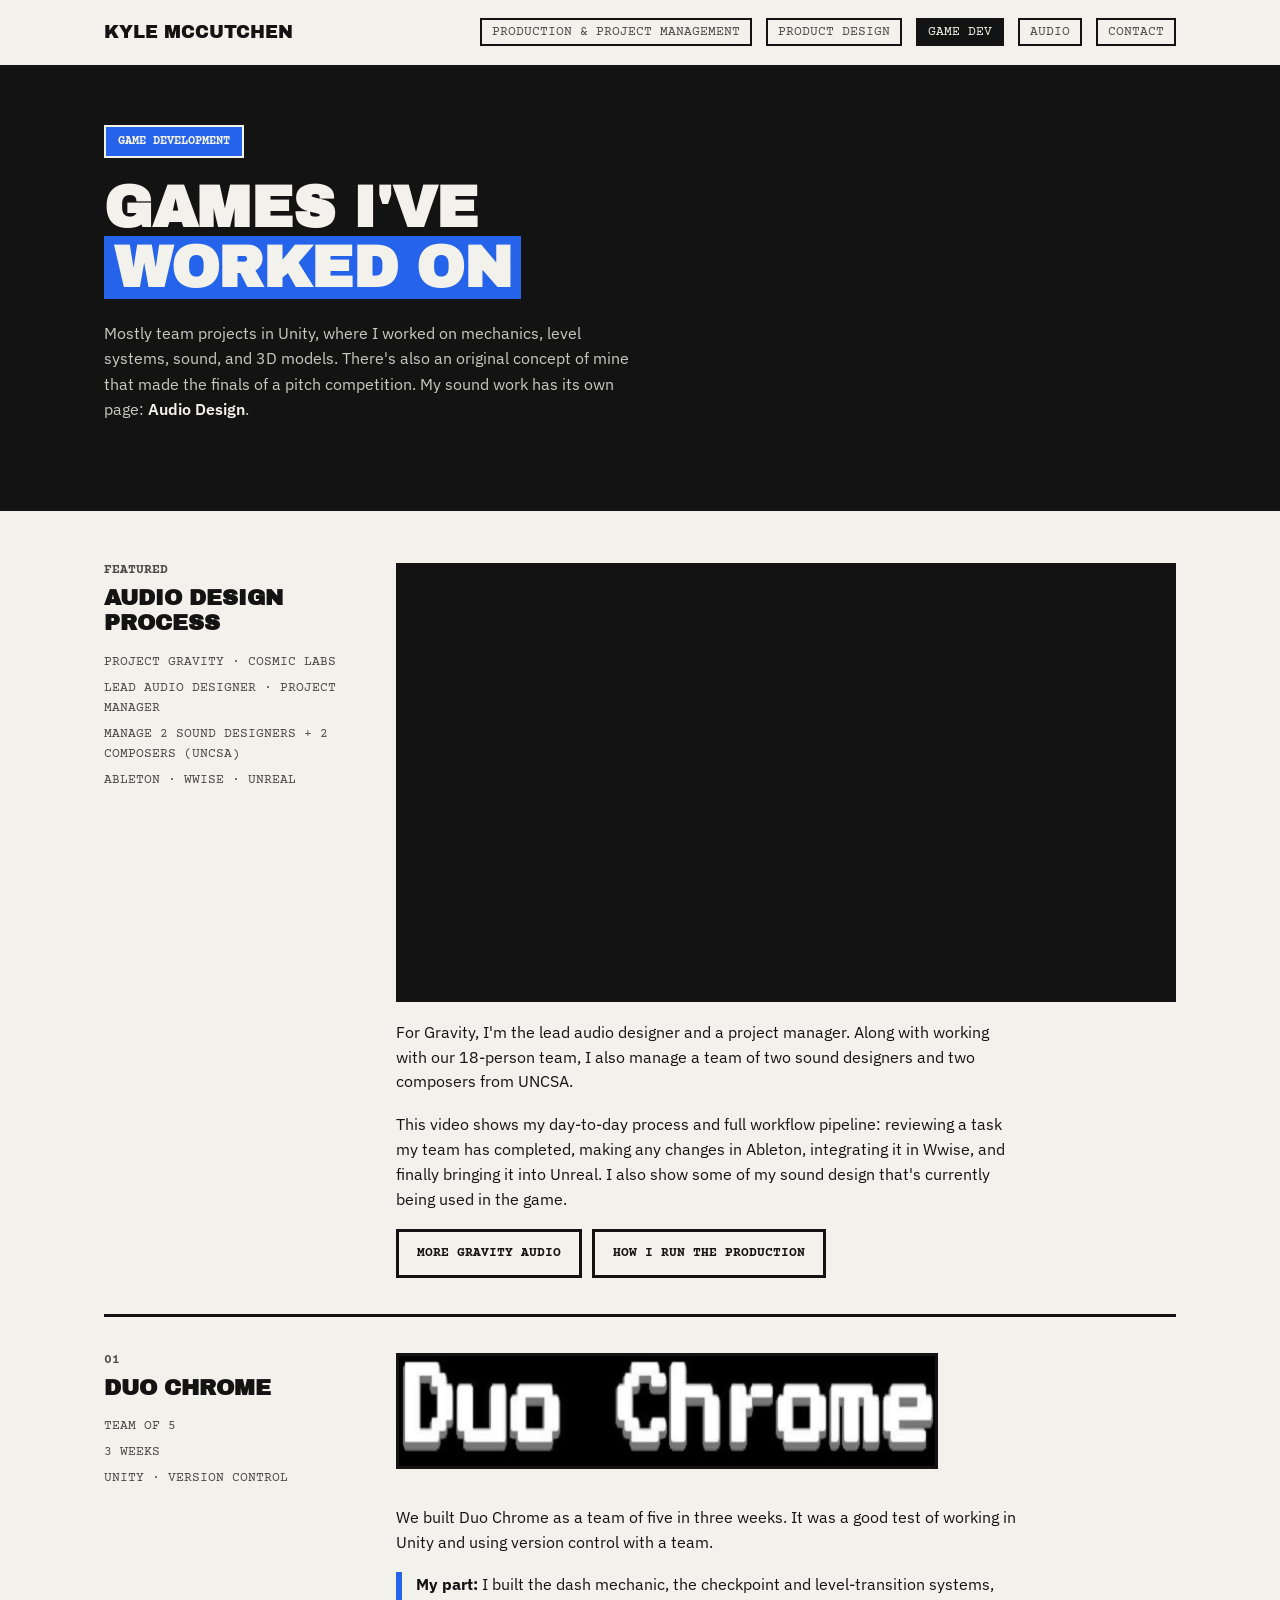
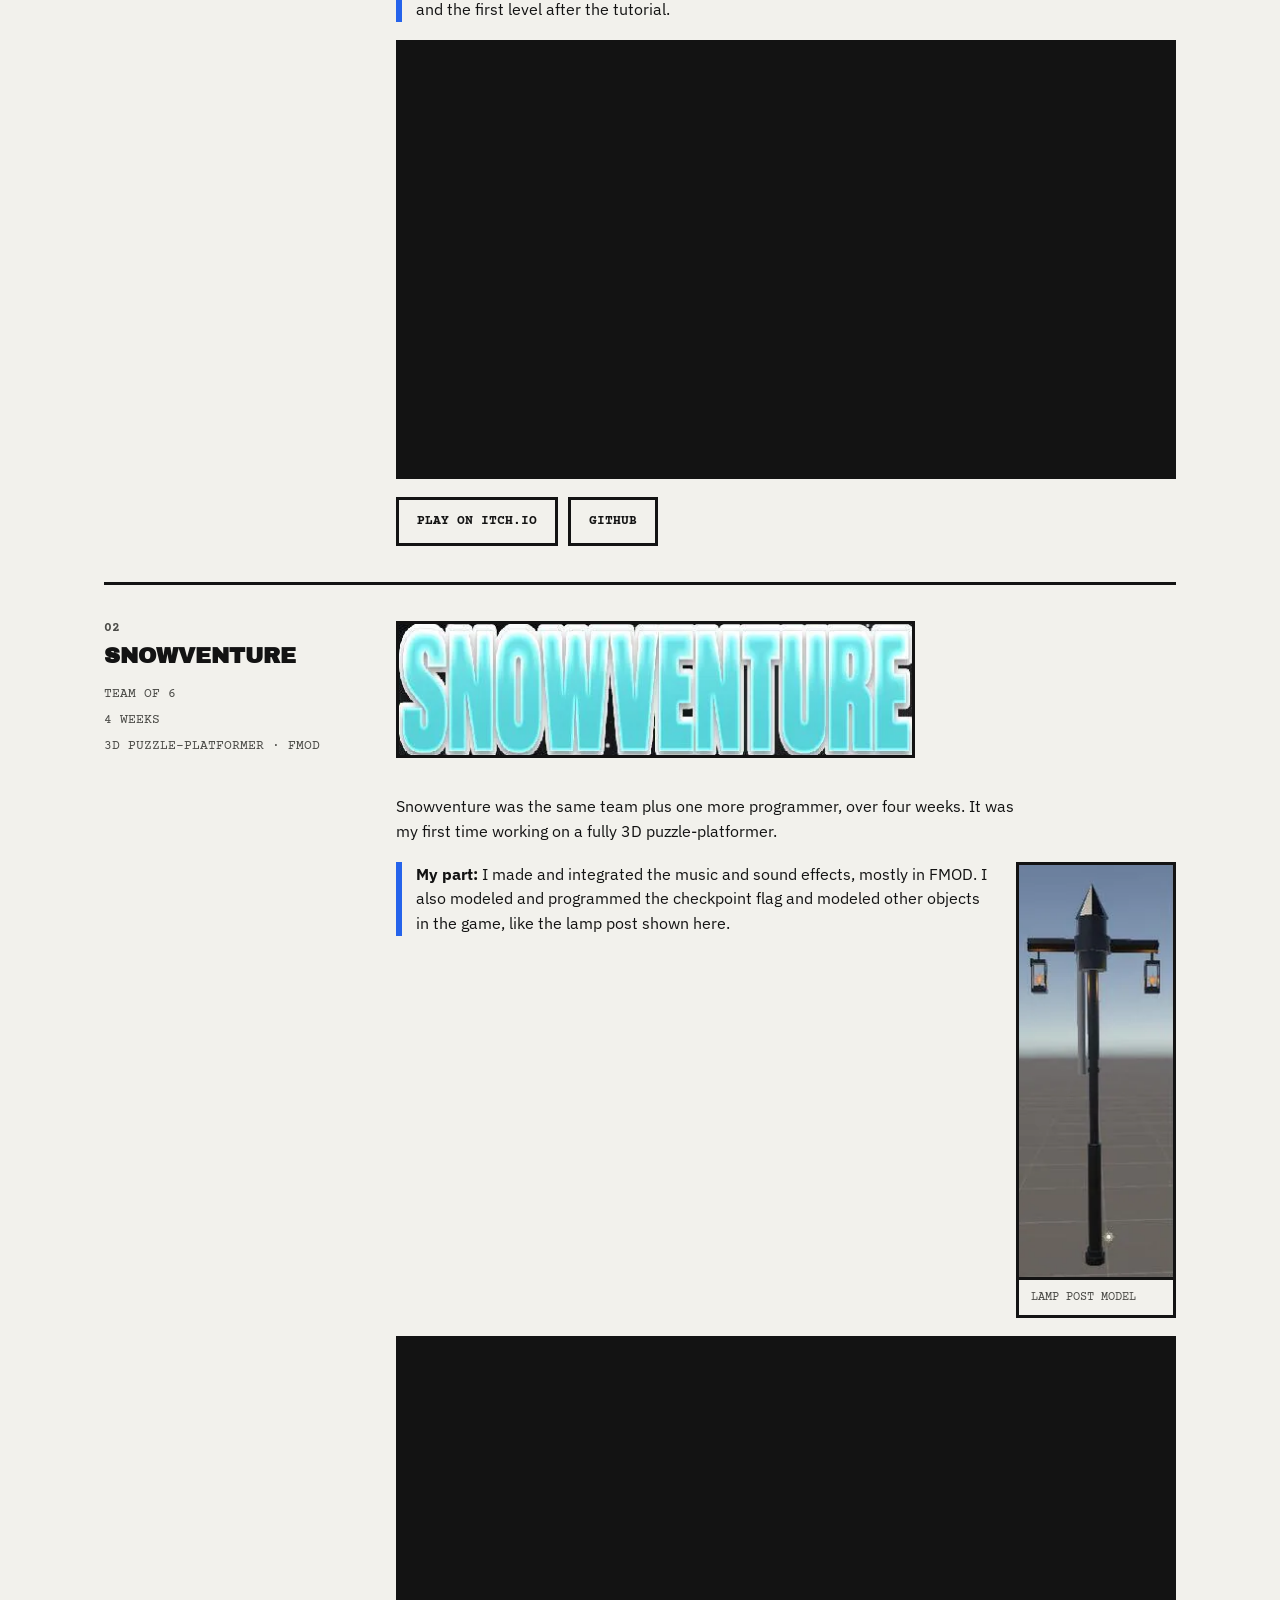
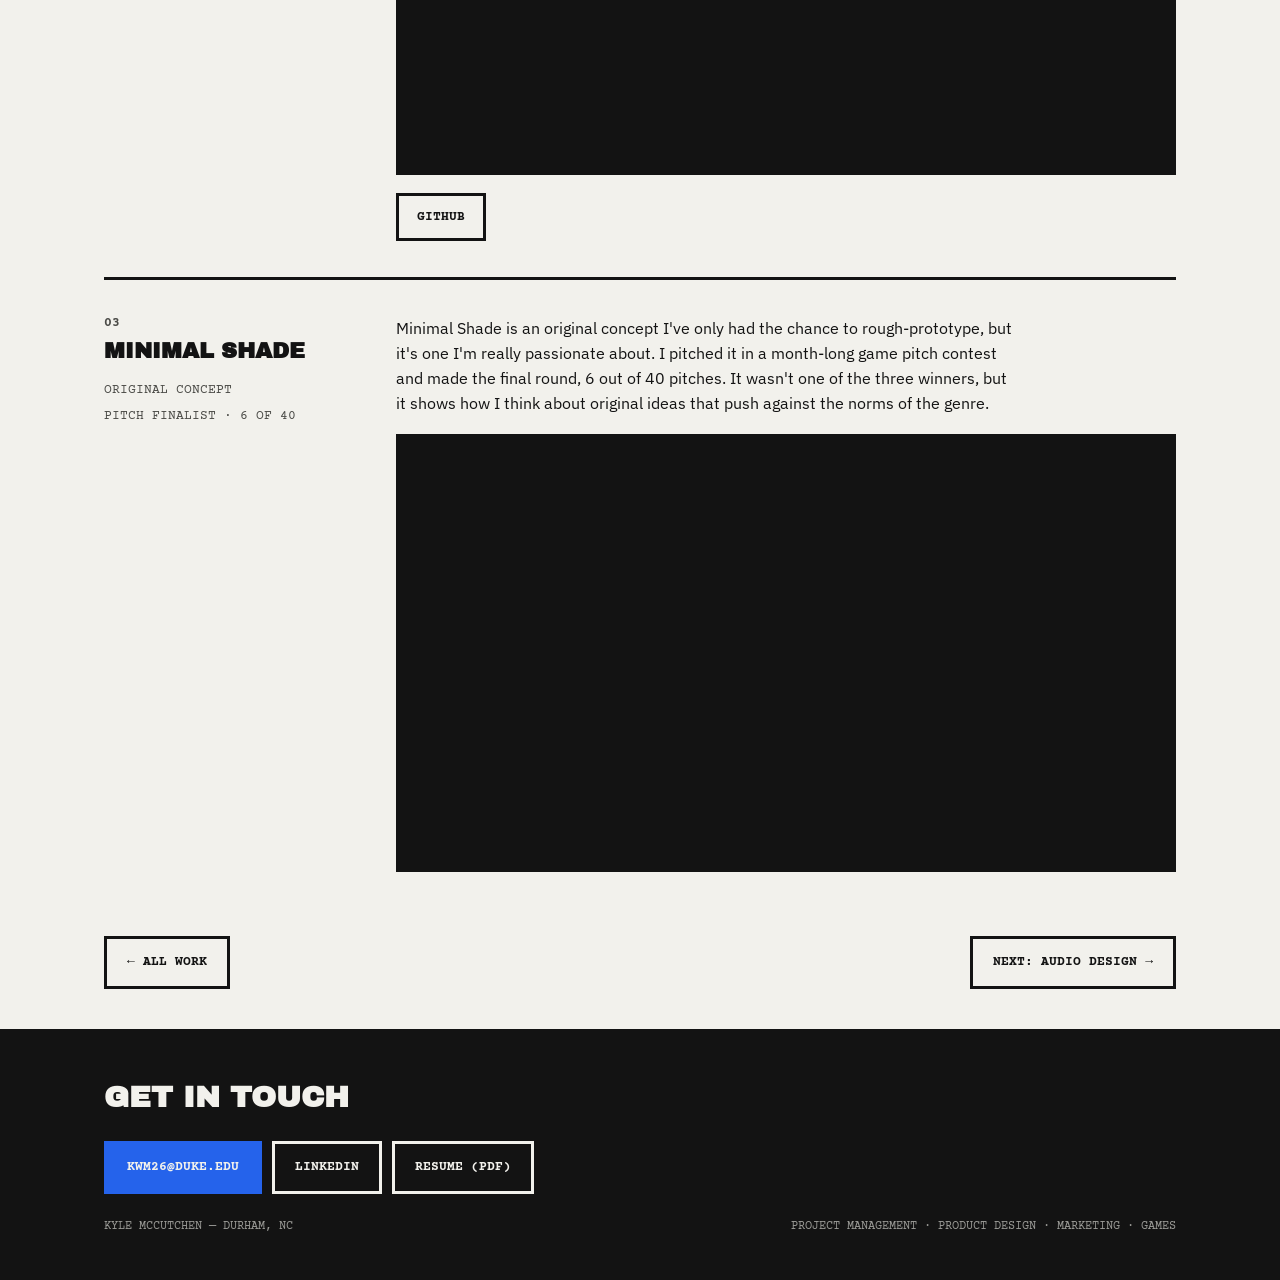
==== game-dev/index.html @ c0c3ecbd "Add Gravity audio process description to game dev and audio pages Co-Authored-By: Claude Opus 5.5 <n" ====
<!doctype html>
<html lang="en">
<head>
<meta charset="utf-8">
<meta name="viewport" content="width=device-width, initial-scale=1">
<title>Game Development — Kyle McCutchen</title>
<meta name="description" content="Game development work by Kyle McCutchen: Duo Chrome, Snowventure, and the Minimal Shade pitch.">
<link rel="icon" href="../assets/img/favicon.svg" type="image/svg+xml">
<link rel="apple-touch-icon" href="../assets/img/apple-touch-icon.png">
<meta name="theme-color" content="#131313">
<meta property="og:type" content="website">
<meta property="og:site_name" content="Kyle McCutchen">
<meta property="og:title" content="Game Development — Kyle McCutchen">
<meta property="og:description" content="Game development work by Kyle McCutchen: Duo Chrome, Snowventure, and the Minimal Shade pitch.">
<meta property="og:url" content="https://kwm26.github.io/portfolio/game-dev/index.html">
<meta property="og:image" content="https://kwm26.github.io/portfolio/assets/img/og-image.png">
<meta property="og:image:width" content="1200">
<meta property="og:image:height" content="630">
<meta name="twitter:card" content="summary_large_image">
<link rel="preconnect" href="https://fonts.googleapis.com">
<link rel="preconnect" href="https://fonts.gstatic.com" crossorigin>
<link href="https://fonts.googleapis.com/css2?family=Archivo+Black&family=IBM+Plex+Sans:wght@400;500;600&family=Courier+Prime:wght@400;700&display=swap" rel="stylesheet">
<link rel="stylesheet" href="../css/style.css?v=8">
</head>
<body>

<header><div class="wrap nav-row">
  <a class="brand" href="../index.html">Kyle McCutchen</a>
  <nav><a href="../production.html">Production &amp; Project Management</a><a href="../front-end.html">Product Design</a><a class="active" href="index.html">Game Dev</a><a href="audio.html">Audio</a><a href="#contact">Contact</a></nav>
</div></header>

<section class="hero"><div class="wrap" style="padding-block:56px;">
  <div class="tagbox">Game development</div>
  <h1>Games I've <span class="flip">worked on</span></h1>
  <p class="bio">Mostly team projects in Unity, where I worked on mechanics, level systems, sound, and 3D models. There's also an original concept of mine that made the finals of a pitch competition. My sound work has its own page: <a href="audio.html"><strong>Audio Design</strong></a>.</p>
</div></section>

<article class="cs-body"><div class="wrap">

  <section class="cs-section">
    <div>
      <h2><span class="n">Featured</span>Audio design process</h2>
      <ul class="meta-list"><li>Project Gravity · Cosmic Labs</li><li>Lead Audio Designer · Project Manager</li><li>Manage 2 sound designers + 2 composers (UNCSA)</li><li>Ableton · Wwise · Unreal</li></ul>
    </div>
    <div class="proj-stack">
      <div class="yt"><iframe src="https://www.youtube-nocookie.com/embed/L_uDEit0hL8?rel=0" title="Audio design process" loading="lazy" allow="accelerometer; encrypted-media; gyroscope; picture-in-picture; fullscreen" allowfullscreen></iframe></div>
      <p>For Gravity, I'm the lead audio designer and a project manager. Along with working with our 18-person team, I also manage a team of two sound designers and two composers from UNCSA.</p>
      <p>This video shows my day-to-day process and full workflow pipeline: reviewing a task my team has completed, making any changes in Ableton, integrating it in Wwise, and finally bringing it into Unreal. I also show some of my sound design that's currently being used in the game.</p>
      <div class="linkrow"><a href="audio.html">More Gravity audio</a><a href="../production.html">How I run the production</a></div>
    </div>
  </section>

  <section class="cs-section">
    <div>
      <h2><span class="n">01</span>Duo Chrome</h2>
      <ul class="meta-list"><li>Team of 5</li><li>3 weeks</li><li>Unity · version control</li></ul>
    </div>
    <div class="proj-stack">
      <img class="proj-title-img" src="../assets/img/duo-chrome-title.webp" alt="Duo Chrome title art" width="542" height="111">
      <p>We built Duo Chrome as a team of five in three weeks. It was a good test of working in Unity and using version control with a team.</p>
      <p class="role-line"><strong>My part:</strong> I built the dash mechanic, the checkpoint and level-transition systems, and the first level after the tutorial.</p>
      <div class="yt"><iframe src="https://www.youtube-nocookie.com/embed/HxY6oPc4MoE?rel=0" title="Duo Chrome gameplay" loading="lazy" allow="accelerometer; encrypted-media; gyroscope; picture-in-picture; fullscreen" allowfullscreen></iframe></div>
      <div class="linkrow"><a href="https://kylemccw.itch.io/duo-chrome" target="_blank" rel="noopener">Play on itch.io</a><a href="https://github.com/kwm26/Duo-Chrome" target="_blank" rel="noopener">GitHub</a></div>
    </div>
  </section>

  <section class="cs-section">
    <div>
      <h2><span class="n">02</span>Snowventure</h2>
      <ul class="meta-list"><li>Team of 6</li><li>4 weeks</li><li>3D puzzle-platformer · FMOD</li></ul>
    </div>
    <div class="proj-stack">
      <img class="proj-title-img" src="../assets/img/snowventure-title.webp" alt="Snowventure title art" width="519" height="133">
      <p>Snowventure was the same team plus one more programmer, over four weeks. It was my first time working on a fully 3D puzzle-platformer.</p>
      <div class="side-by-side">
        <p class="role-line"><strong>My part:</strong> I made and integrated the music and sound effects, mostly in FMOD. I also modeled and programmed the checkpoint flag and modeled other objects in the game, like the lamp post shown here.</p>
        <figure class="shot"><img src="../assets/img/snowventure-lamp-model.webp" alt="Lamp post 3D model from Snowventure" width="157" height="420" loading="lazy"><figcaption>Lamp post model</figcaption></figure>
      </div>
      <div class="yt"><iframe src="https://www.youtube-nocookie.com/embed/1xxd3UNAjl4?rel=0" title="Snowventure gameplay" loading="lazy" allow="accelerometer; encrypted-media; gyroscope; picture-in-picture; fullscreen" allowfullscreen></iframe></div>
      <div class="linkrow"><a href="https://github.com/kwm26/Snowventure" target="_blank" rel="noopener">GitHub</a></div>
    </div>
  </section>

  <section class="cs-section">
    <div>
      <h2><span class="n">03</span>Minimal Shade</h2>
      <ul class="meta-list"><li>Original concept</li><li>Pitch finalist · 6 of 40</li></ul>
    </div>
    <div class="proj-stack">
      <p>Minimal Shade is an original concept I've only had the chance to rough-prototype, but it's one I'm really passionate about. I pitched it in a month-long game pitch contest and made the final round, 6 out of 40 pitches. It wasn't one of the three winners, but it shows how I think about original ideas that push against the norms of the genre.</p>
      <div class="yt"><iframe src="https://www.youtube-nocookie.com/embed/q0xZ7B7bld4?rel=0" title="Minimal Shade pitch video" loading="lazy" allow="accelerometer; encrypted-media; gyroscope; picture-in-picture; fullscreen" allowfullscreen></iframe></div>
    </div>
  </section>

  <div class="cs-next">
    <a href="../index.html#work">← All work</a>
    <a href="audio.html">Next: Audio Design →</a>
  </div>

</div></article>

<footer id="contact"><div class="wrap">
  <h2>Get in touch</h2>
  <div class="flinks"><a href="mailto:kwm26@duke.edu">kwm26@duke.edu</a><a href="https://www.linkedin.com/in/kyle-mccutchen/" target="_blank" rel="noopener">LinkedIn</a><a href="../assets/Kyle_McCutchen_Resume.pdf" target="_blank" rel="noopener">Resume (PDF)</a></div>
  <div class="footer-row"><span>Kyle McCutchen — Durham, NC</span><span>Project Management · Product Design · Marketing · Games</span></div>
</div></footer>

<script src="../js/site.js?v=4"></script>
</body>
</html>
---- css/style.css ----
/* =========================================================
   Kyle McCutchen — site stylesheet (brutalist, cobalt accent)
   Change the accent color in one place: --accent below.
   ========================================================= */
:root{
  --paper:#F2F1EC; --ink:#131313; --ink-soft:#4B4B47; --line:#131313;
  --accent:#2563EB; --accent-ink:#F2F1EC;
}
*{box-sizing:border-box;}
a{color:inherit;text-decoration:none;}
html{scroll-behavior:smooth;}
body{margin:0;background:var(--paper);color:var(--ink);font-family:'IBM Plex Sans',sans-serif;line-height:1.6;font-size:15.5px;}
.wrap{max-width:1120px;margin-inline:auto;padding-inline:24px;}
h1,h2,h3{font-family:'Archivo Black',sans-serif;margin:0;}
.mono{font-family:'Courier Prime',monospace;letter-spacing:0.03em;}

/* ---- header ---- */
header{border-bottom:4px solid var(--ink);padding-block:18px;background:var(--paper);}
.nav-row{display:flex;justify-content:space-between;align-items:center;flex-wrap:wrap;gap:10px;}
.brand{font-family:'Archivo Black',sans-serif;font-size:18px;text-transform:uppercase;}
nav{font-family:'Courier Prime',monospace;font-size:12.5px;}
nav a{margin-left:14px;padding:5px 10px;border:2px solid var(--ink);color:var(--ink-soft);text-transform:uppercase;}
nav a.active{background:var(--ink);color:var(--paper);}
@media (max-width:720px){nav{display:flex;flex-wrap:wrap;gap:6px;} nav a{margin-left:0;white-space:nowrap;}}

/* ---- hero: bold dark panel, full bleed ---- */
.hero{background:var(--ink);color:var(--paper);border-bottom:4px solid var(--ink);}
.hero-grid{display:grid;grid-template-columns:220px 1fr;gap:40px;align-items:start;padding-block:56px;}
.headshot{
  aspect-ratio:1/1;
  border:3px solid rgba(242,241,236,0.5);
  display:flex;align-items:center;justify-content:center;flex-direction:column;gap:6px;
  font-family:'Courier Prime',monospace;font-size:11px;color:rgba(242,241,236,0.55);text-align:center;
  background:repeating-linear-gradient(135deg, transparent, transparent 9px, rgba(255,255,255,0.05) 9px, rgba(255,255,255,0.05) 10px);
  padding:16px;
}
.tagbox{display:inline-block;background:var(--accent);color:var(--accent-ink);font-family:'Courier Prime',monospace;font-size:12px;padding:5px 12px;border:2px solid var(--paper);margin-bottom:20px;font-weight:700;text-transform:uppercase;}
.hero h1{font-size:clamp(34px,5.4vw,58px);line-height:1.04;letter-spacing:-0.005em;max-width:15ch;text-transform:uppercase;margin:0 0 22px;}
.hero h1 .flip{background:var(--accent);color:var(--accent-ink);padding:0 10px;box-decoration-break:clone;}
.hero .bio{max-width:54ch;color:#C9C9C4;font-size:16px;margin:0 0 28px;}
.hero .bio strong{color:var(--paper);font-weight:600;}
.actions{display:flex;gap:0;flex-wrap:wrap;}
.actions a{font-family:'Courier Prime',monospace;font-size:13px;font-weight:700;padding:14px 22px;border:3px solid var(--paper);text-transform:uppercase;color:var(--paper);}
.actions a.primary{background:var(--accent);color:var(--accent-ink);border-color:var(--accent);}
.actions a + a{border-left:none;}
@media (max-width:720px){.hero-grid{grid-template-columns:1fr;} .headshot{width:160px;}}

/* ---- work ---- */
.work{border-bottom:4px solid var(--ink);}
.work-head{padding-block:32px 0;}
.work-head span{font-family:'Courier Prime',monospace;font-size:12px;color:var(--ink-soft);text-transform:uppercase;}
.work-head h2{font-size:28px;margin-top:8px;text-transform:uppercase;}
.grid5{display:grid;grid-template-columns:repeat(4,1fr);border-top:3px solid var(--ink);margin-top:22px;}
.item{border-right:3px solid var(--ink);padding:24px 18px;min-height:190px;display:flex;flex-direction:column;justify-content:space-between;}
.item:last-child{border-right:none;}
.item .n{font-family:'Courier Prime',monospace;font-weight:700;font-size:12px;color:var(--ink-soft);}
.item h3{font-size:16px;margin:16px 0 8px;line-height:1.2;text-transform:uppercase;}
.item p{font-size:13px;margin:0;color:var(--ink-soft);}
.item:nth-child(odd){background:var(--paper);}
.item:nth-child(even){background:#E7E5DD;}
/* The blue tile follows the mouse (js/site.js) and stays on the last one hovered */
.item.is-active{background:var(--accent);}
.item.is-active h3, .item.is-active p, .item.is-active .n{color:var(--accent-ink);}
@media (max-width:900px){.grid5{grid-template-columns:1fr 1fr;} .item{border-right:3px solid var(--ink);}}
@media (max-width:560px){.grid5{grid-template-columns:1fr;} .item{border-right:none;border-bottom:3px solid var(--ink);} .item:last-child{border-bottom:none;}}

/* ---- media ---- */
.media{border-bottom:4px solid var(--ink);padding-block:40px;}
.media h2{font-size:22px;margin-bottom:20px;text-transform:uppercase;}
.media-grid{display:grid;grid-template-columns:minmax(0,1.3fr) minmax(0,1fr);gap:0;border:3px solid var(--ink);}
.ph{display:flex;align-items:center;justify-content:center;flex-direction:column;gap:6px;font-family:'Courier Prime',monospace;font-size:12px;text-align:center;padding:20px;border-left:3px solid var(--ink);}
.ph:first-child{border-left:none;}
.ph.video{min-height:260px;background:var(--ink);color:var(--paper);}
.shots-col{display:flex;flex-direction:column;border-left:3px solid var(--ink);}
.ph.shot{aspect-ratio:4/3;background:var(--accent);color:var(--accent-ink);border-top:3px solid var(--ink);}
.shots-col .ph.shot:first-child{border-top:none;}
@media (max-width:800px){.media-grid{grid-template-columns:1fr;} .ph{border-left:none;border-top:3px solid var(--ink);} .media-grid>.ph:first-child{border-top:none;} .ph.video{aspect-ratio:16/9;min-height:0;} .shots-col{border-left:none;}}

/* ---- footer ---- */
footer{background:var(--ink);color:var(--paper);padding-block:44px;}
footer h2{font-size:30px;margin-bottom:20px;text-transform:uppercase;}
.flinks a{display:inline-block;font-family:'Courier Prime',monospace;font-size:13px;font-weight:700;padding:13px 20px;border:3px solid var(--paper);margin:0 10px 10px 0;color:var(--paper);text-transform:uppercase;}
.flinks a:first-child{background:var(--accent);color:var(--accent-ink);border-color:var(--accent);}
.footer-row{font-family:'Courier Prime',monospace;font-size:11.5px;color:#9A9A96;margin-top:14px;display:flex;justify-content:space-between;flex-wrap:wrap;gap:8px;text-transform:uppercase;}

/* ---- links & hover states (added when the page got real hrefs) ---- */
nav a:hover{color:var(--ink);border-color:var(--accent);}
nav a.active:hover{color:var(--paper);}
.actions a:hover, .flinks a:hover{filter:brightness(1.08);}
a.item{color:inherit;transition:background .18s ease;}
a.item h3, a.item p, a.item .n{transition:color .18s ease;}
a.item:hover h3{text-decoration:underline;text-decoration-thickness:3px;text-underline-offset:4px;}

/* =========================================================
   Case study pages (front-end.html and future case studies)
   ========================================================= */
.cs-hero{display:grid;grid-template-columns:minmax(0,1fr) 280px;gap:40px;align-items:center;padding-block:56px;}
.cs-illustration{margin:0;border:3px solid rgba(242,241,236,0.5);padding:14px;}
.cs-illustration svg{width:100%;height:auto;display:block;}
.cs-illustration figcaption{font-family:'Courier Prime',monospace;font-size:11px;color:#9A9A96;margin-top:8px;text-transform:uppercase;}
@media (max-width:820px){.cs-hero{grid-template-columns:minmax(0,1fr);} .cs-illustration{max-width:280px;}}

.cs-facts{border-bottom:4px solid var(--ink);}
.facts{display:grid;grid-template-columns:repeat(4,1fr);margin:0;}
.facts > div{padding:22px 18px;border-right:3px solid var(--ink);}
.facts > div:first-child{padding-left:0;}
.facts > div:last-child{border-right:none;}
.facts dt{font-family:'Courier Prime',monospace;font-size:12px;font-weight:700;text-transform:uppercase;color:var(--ink-soft);margin-bottom:6px;}
.facts dd{margin:0;font-size:14px;}
@media (max-width:820px){.facts{grid-template-columns:1fr 1fr;} .facts > div{padding-left:0;border-right:none;border-bottom:2px solid var(--ink);}}

.cs-body{padding-block:16px 40px;}
.cs-section{display:grid;grid-template-columns:260px minmax(0,1fr);gap:32px;padding-block:36px;border-bottom:3px solid var(--ink);}
.cs-section:last-of-type{border-bottom:none;}
.cs-section h2{font-size:22px;text-transform:uppercase;line-height:1.15;}
.cs-section h2 .n{display:block;font-family:'Courier Prime',monospace;font-size:13px;color:var(--ink-soft);margin-bottom:8px;}
.cs-text p{max-width:62ch;margin:0 0 14px;}
.cs-note{font-family:'Courier Prime',monospace;font-size:12px;color:var(--ink-soft);margin:12px 0 0;grid-column:2;}
@media (max-width:820px){.cs-section{grid-template-columns:minmax(0,1fr);gap:14px;} .cs-note{grid-column:1;}}

.decisions{display:grid;gap:0;border:3px solid var(--ink);}
.decision{padding:20px;border-bottom:3px solid var(--ink);}
.decision:last-child{border-bottom:none;}
.decision h3{font-size:16px;text-transform:uppercase;margin-bottom:8px;}
.decision p{margin:0;}

.screens{display:grid;grid-template-columns:minmax(0,1fr) minmax(0,1fr);align-items:start;border:3px solid var(--ink);}
.screens .ph{border-left:none;color:var(--ink-soft);}
.screens .shot-lg{grid-column:1 / -1;aspect-ratio:16/9;background:var(--ink);color:var(--paper);}
.screens .shot-sm{aspect-ratio:4/3;background:var(--accent);color:var(--accent-ink);border-top:3px solid var(--ink);}
.screens .shot-sm + .shot-sm{border-left:3px solid var(--ink);}
@media (max-width:560px){.screens{grid-template-columns:minmax(0,1fr);} .screens .shot-sm + .shot-sm{border-left:none;}}

.cs-next{display:flex;justify-content:space-between;gap:12px;flex-wrap:wrap;padding-top:28px;}
.cs-next a{font-family:'Courier Prime',monospace;font-size:13px;font-weight:700;text-transform:uppercase;padding:13px 20px;border:3px solid var(--ink);}
.cs-next a:hover{background:var(--accent);color:var(--accent-ink);}

/* Placeholder text to replace before publishing — search the HTML for "TODO" */
.todo{border:2px dashed var(--ink-soft);padding:10px 12px;font-family:'Courier Prime',monospace;font-size:13px;color:var(--ink-soft);background:rgba(0,0,0,0.02);}
span.todo{padding:2px 6px;display:inline-block;}

/* =========================================================
   Real media: images, looping video, YouTube embeds
   ========================================================= */
.headshot.has-img{padding:0;background:none;}
.headshot.has-img img{width:100%;height:100%;object-fit:cover;display:block;}

.ph{position:relative;}
.ph.filled{padding:0;background:var(--ink);overflow:hidden;}
.ph.filled img, .ph.filled video{position:absolute;inset:0;width:100%;height:100%;object-fit:cover;display:block;}
.ph.filled iframe{position:absolute;inset:0;width:100%;height:100%;border:0;}

.yt{position:relative;aspect-ratio:16/9;border:3px solid var(--ink);background:var(--ink);}
.yt iframe{position:absolute;inset:0;width:100%;height:100%;border:0;}

.shot{margin:0;border:3px solid var(--ink);background:var(--paper);}
.shot img, .shot video{display:block;width:100%;height:auto;}
.shot figcaption{font-family:'Courier Prime',monospace;font-size:12px;padding:8px 12px;border-top:3px solid var(--ink);color:var(--ink-soft);text-transform:uppercase;}
.gallery{display:grid;grid-template-columns:minmax(0,1fr) minmax(0,1fr);gap:20px;}
.gallery .wide{grid-column:1 / -1;}
.phones{display:flex;gap:20px;flex-wrap:wrap;}
.phones .shot{width:min(240px,100%);}
@media (max-width:620px){.gallery{grid-template-columns:minmax(0,1fr);}}

/* project blocks on Game Dev / Audio pages */
.meta-list{list-style:none;padding:0;margin:12px 0 0;font-family:'Courier Prime',monospace;font-size:12.5px;color:var(--ink-soft);text-transform:uppercase;}
.meta-list li{padding:3px 0;}
.proj-title-img{display:block;max-width:100%;height:auto;margin-bottom:18px;border:3px solid var(--ink);}
.proj-stack{display:grid;gap:18px;}
.proj-stack p{max-width:62ch;margin:0;}
.role-line{border-left:6px solid var(--accent);padding-left:14px;}
.linkrow{display:flex;gap:10px;flex-wrap:wrap;}
.linkrow a{font-family:'Courier Prime',monospace;font-size:13px;font-weight:700;text-transform:uppercase;padding:11px 18px;border:3px solid var(--ink);}
.linkrow a:hover{background:var(--accent);color:var(--accent-ink);}
.side-by-side{display:grid;grid-template-columns:minmax(0,1fr) 160px;gap:20px;align-items:start;}
@media (max-width:620px){.side-by-side{grid-template-columns:minmax(0,1fr);}}

/* Production page */
.facts-list{margin:0;padding:0;list-style:none;display:grid;gap:12px;max-width:62ch;}
.facts-list li{padding-left:22px;position:relative;}
.facts-list li::before{content:"";position:absolute;left:0;top:.55em;width:10px;height:10px;background:var(--accent);border:2px solid var(--ink);}
.side-by-side.wide-side{grid-template-columns:minmax(0,1fr) 300px;}
@media (max-width:820px){.side-by-side.wide-side{grid-template-columns:minmax(0,1fr);}}
.callout{margin:0;background:var(--ink);color:var(--paper);padding:22px 24px;font-family:'Archivo Black',sans-serif;font-size:19px;line-height:1.35;border-left:10px solid var(--accent);max-width:none;}
.proj-stack .ph.video{min-height:0;aspect-ratio:16/9;background:var(--ink);color:var(--paper);border:3px solid var(--ink);}

/* ---- home highlights ---- */
.hl-grid{display:grid;grid-template-columns:repeat(3,minmax(0,1fr));border:3px solid var(--ink);}
.hl{display:flex;flex-direction:column;border-left:3px solid var(--ink);background:var(--paper);}
.hl:first-child{border-left:none;}
.hl-img{aspect-ratio:16/10;overflow:hidden;border-bottom:3px solid var(--ink);background:#fff;}
.hl-img img{width:100%;height:100%;object-fit:cover;object-position:top left;display:block;transition:transform .25s ease;}
.hl-img.dark{background:var(--ink);display:flex;align-items:center;justify-content:center;padding:24px;}
.hl-img.dark img{object-fit:contain;object-position:center;height:auto;max-height:100%;}
.hl-text{padding:18px;}
.hl-text span{font-family:'Courier Prime',monospace;font-size:12px;color:var(--ink-soft);text-transform:uppercase;}
.hl-text h3{font-size:17px;margin:6px 0 6px;text-transform:uppercase;}
.hl-text p{margin:0;font-size:14px;color:var(--ink-soft);}
.hl:hover .hl-text{background:var(--accent);} .hl:hover .hl-text span,.hl:hover .hl-text h3,.hl:hover .hl-text p{color:var(--accent-ink);}
.hl:hover .hl-img img{transform:scale(1.03);}
@media (max-width:820px){.hl-grid{grid-template-columns:minmax(0,1fr);} .hl{border-left:none;border-top:3px solid var(--ink);} .hl:first-child{border-top:none;}}

/* =========================================================
   Motion
   ========================================================= */
@keyframes rise{from{opacity:0;transform:translateY(22px);}to{opacity:1;transform:none;}}
@keyframes wipe{from{background-size:0% 100%;}to{background-size:100% 100%;}}
@keyframes pop{0%{opacity:0;transform:scale(.92);}100%{opacity:1;transform:none;}}

/* hero entrance, staggered */
.hero .tagbox,.hero h1,.hero .bio,.hero .actions{animation:rise .7s cubic-bezier(.2,.7,.2,1) both;}
.hero .tagbox{animation-delay:.05s;}
.hero h1{animation-delay:.15s;}
.hero .bio{animation-delay:.3s;}
.hero .actions{animation-delay:.42s;}
.hero .headshot,.cs-hero .shot{animation:pop .7s cubic-bezier(.2,.7,.2,1) .1s both;}

/* highlighted word: color wipes in left to right */
.hero h1 .flip{background:linear-gradient(var(--accent),var(--accent)) no-repeat left/0% 100%;animation:wipe .6s cubic-bezier(.7,0,.2,1) .65s forwards;}

/* scroll reveal (class added by js/site.js, so content still shows without JS) */
.reveal{opacity:0;transform:translateY(26px);transition:opacity .6s ease,transform .6s cubic-bezier(.2,.7,.2,1);transition-delay:var(--d,0s);}
.reveal.in{opacity:1;transform:none;}

/* chunky brutalist hover: button lifts and casts a hard shadow */
.actions a,.linkrow a,.flinks a,.cs-next a,nav a{transition:transform .15s ease,box-shadow .15s ease,background .15s ease,color .15s ease,border-color .15s ease;}
.linkrow a:hover,.cs-next a:hover,nav a:hover{transform:translate(-3px,-3px);box-shadow:3px 3px 0 var(--ink);}
.actions a:hover,.flinks a:hover{transform:translate(-3px,-3px);box-shadow:3px 3px 0 var(--accent);}
.actions a.primary:hover,.flinks a:first-child:hover{box-shadow:3px 3px 0 var(--paper);}
.item .n{transition:transform .2s ease,color .18s ease;}
.item:hover .n{transform:translateX(6px);}
.shot img{transition:transform .35s ease;}
figure.shot{overflow:hidden;}
figure.shot:hover img{transform:scale(1.02);}

@media (prefers-reduced-motion:reduce){
  *,*::before,*::after{animation:none !important;transition:none !important;}
  .reveal{opacity:1;transform:none;}
  .hero h1 .flip{background-size:100% 100%;}
}

/* highlight card with an embedded video */
.hl-img.video{background:var(--ink);position:relative;}
.hl-img.video iframe{position:absolute;inset:0;width:100%;height:100%;border:0;display:block;}
a.hl-text{display:block;flex:1;color:inherit;}
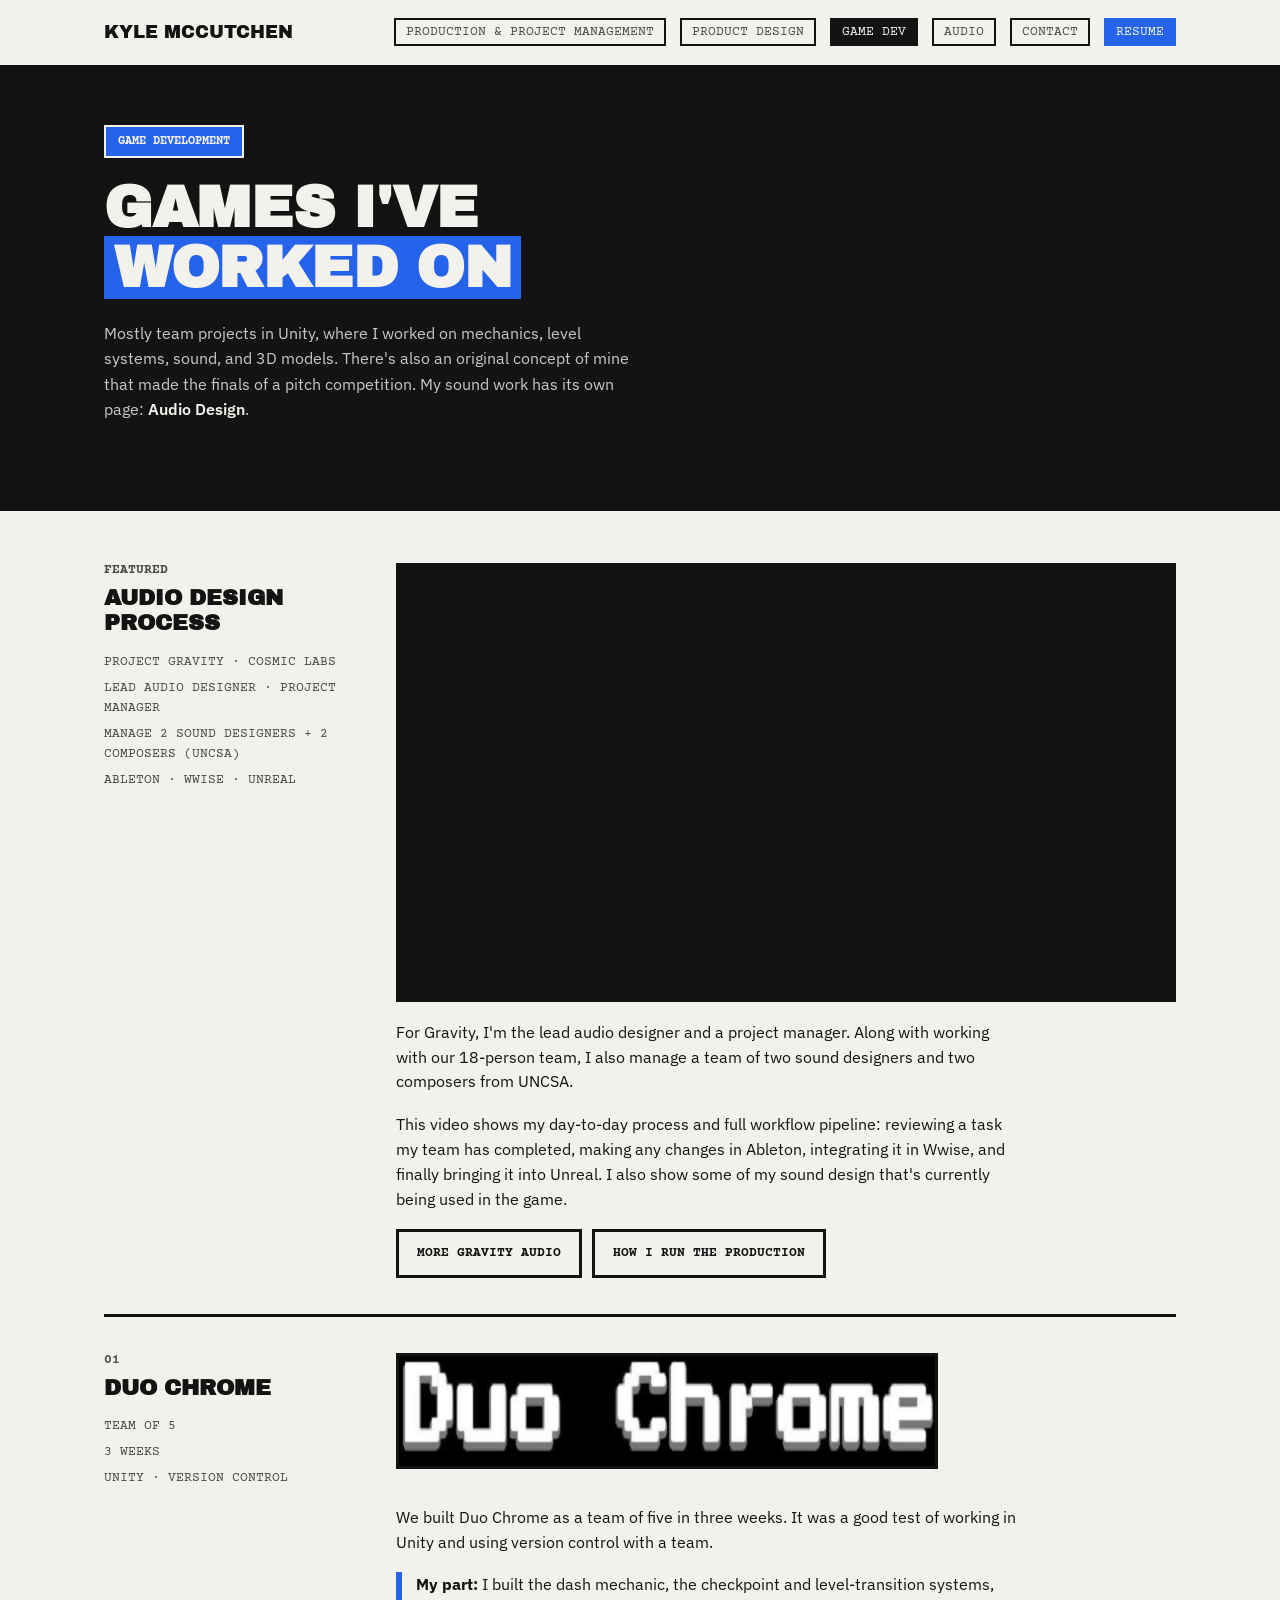
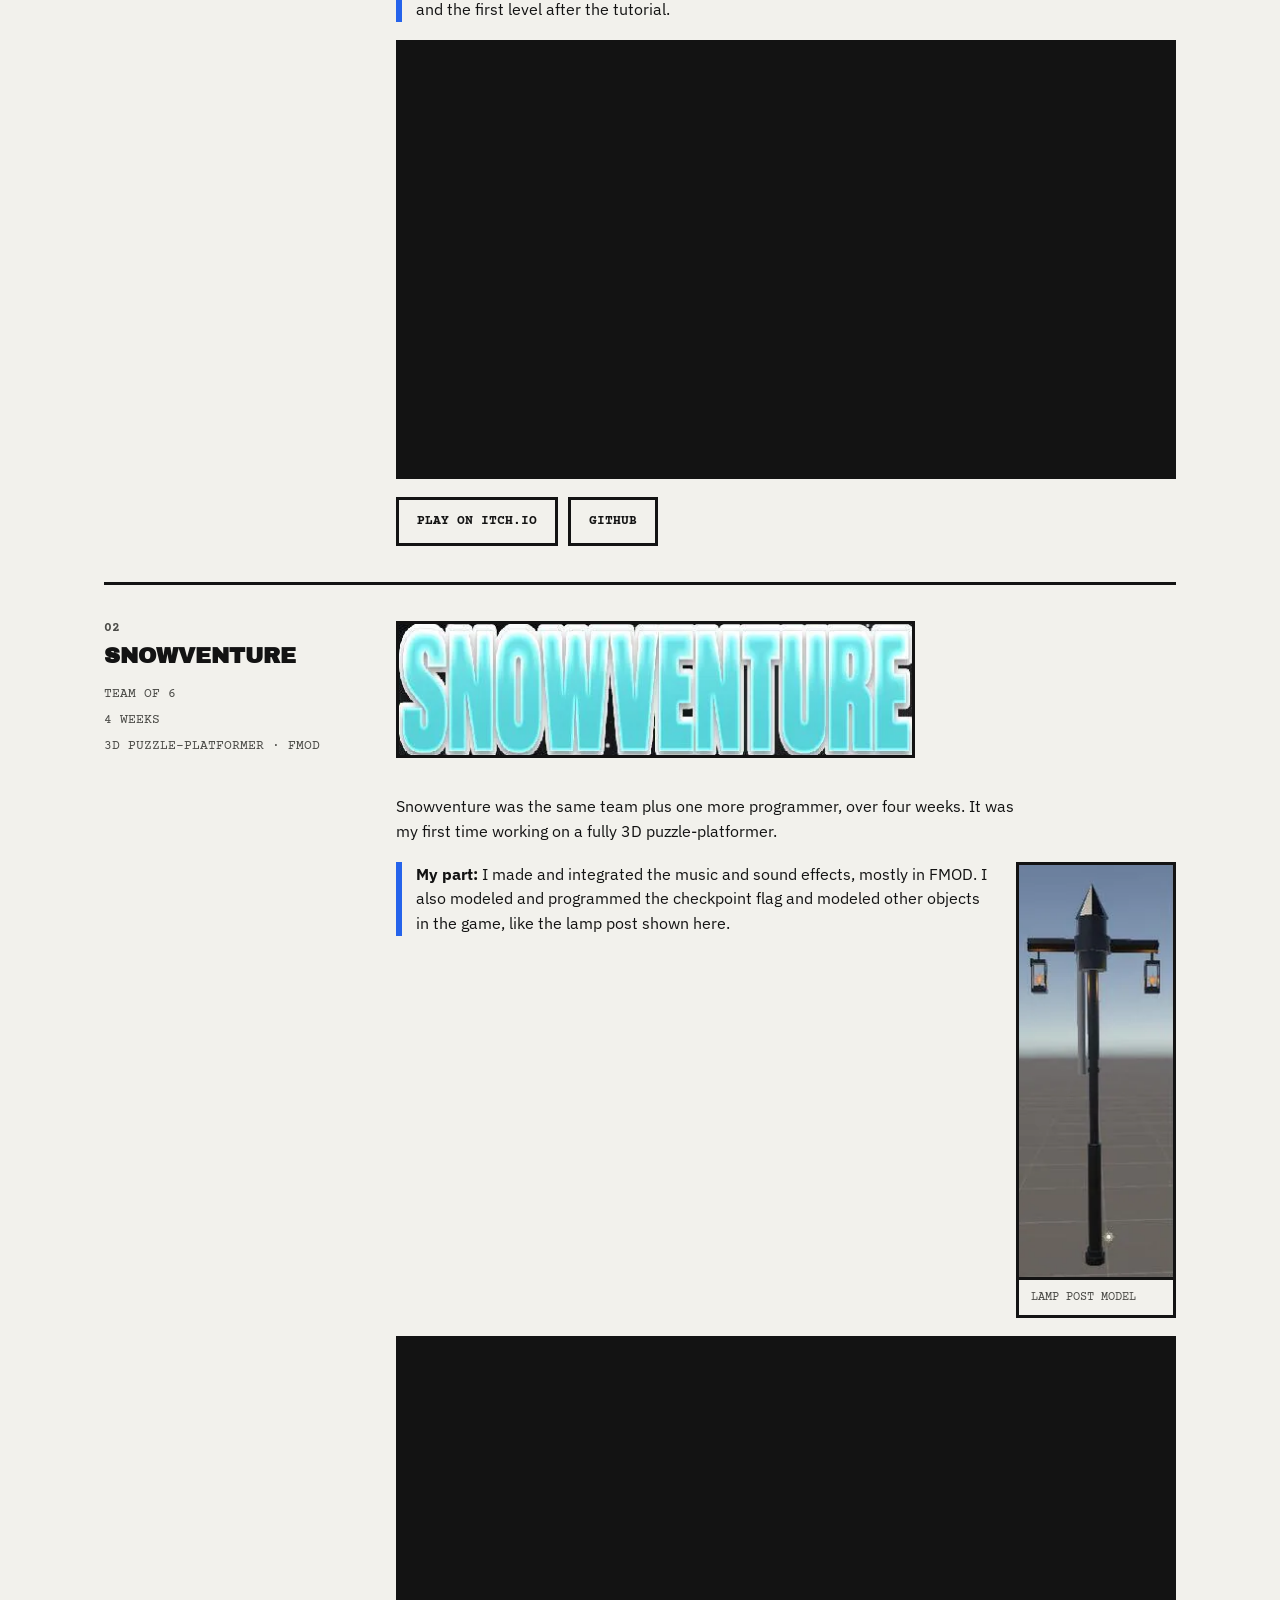
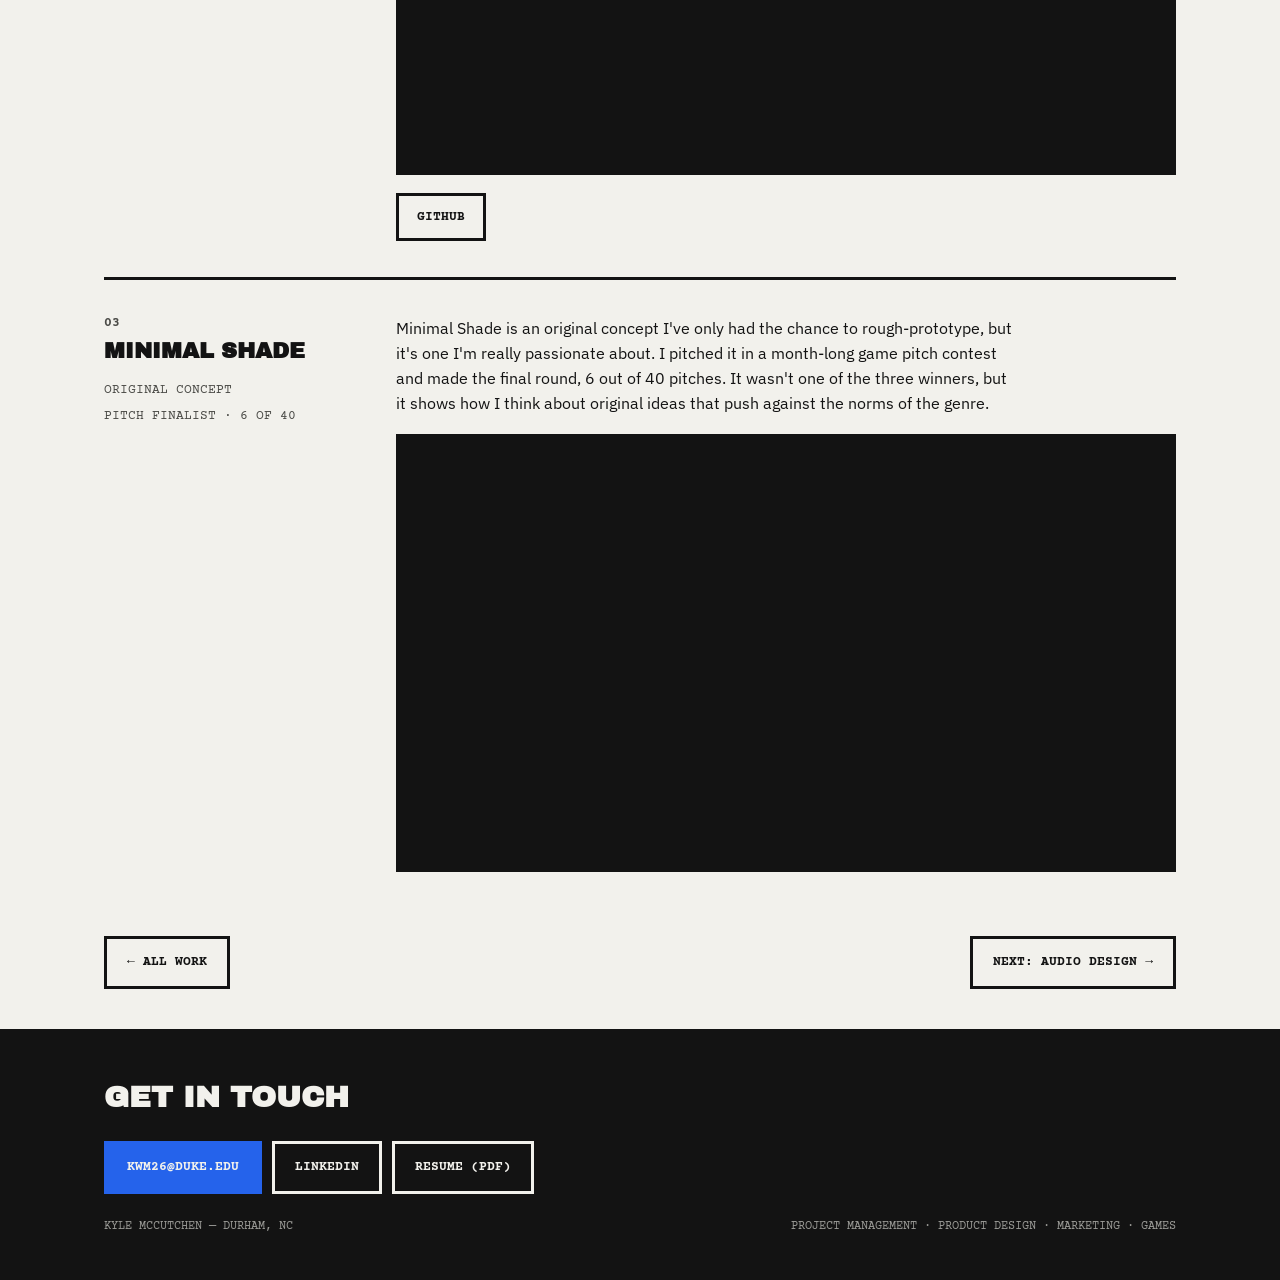
==== commit 9a0e5995: "P" ====
--- a/game-dev/index.html
+++ b/game-dev/index.html
@@ -20,13 +20,13 @@
 <link rel="preconnect" href="https://fonts.googleapis.com">
 <link rel="preconnect" href="https://fonts.gstatic.com" crossorigin>
 <link href="https://fonts.googleapis.com/css2?family=Archivo+Black&family=IBM+Plex+Sans:wght@400;500;600&family=Courier+Prime:wght@400;700&display=swap" rel="stylesheet">
-<link rel="stylesheet" href="../css/style.css?v=8">
+<link rel="stylesheet" href="../css/style.css?v=9">
 </head>
 <body>
 
 <header><div class="wrap nav-row">
   <a class="brand" href="../index.html">Kyle McCutchen</a>
-  <nav><a href="../production.html">Production &amp; Project Management</a><a href="../front-end.html">Product Design</a><a class="active" href="index.html">Game Dev</a><a href="audio.html">Audio</a><a href="#contact">Contact</a></nav>
+  <nav><a href="../production.html">Production &amp; Project Management</a><a href="../front-end.html">Product Design</a><a class="active" href="index.html">Game Dev</a><a href="audio.html">Audio</a><a href="#contact">Contact</a><a class="nav-resume" href="../assets/Kyle_McCutchen_Resume.pdf" target="_blank" rel="noopener">Resume</a></nav>
 </div></header>
 
 <section class="hero"><div class="wrap" style="padding-block:56px;">
--- a/css/style.css
+++ b/css/style.css
@@ -243,3 +243,7 @@
 .hl-img.video{background:var(--ink);position:relative;}
 .hl-img.video iframe{position:absolute;inset:0;width:100%;height:100%;border:0;display:block;}
 a.hl-text{display:block;flex:1;color:inherit;}
+
+/* resume button in the top nav */
+nav a.nav-resume{background:var(--accent);border-color:var(--accent);color:var(--accent-ink);}
+nav a.nav-resume:hover{color:var(--accent-ink);border-color:var(--ink);}
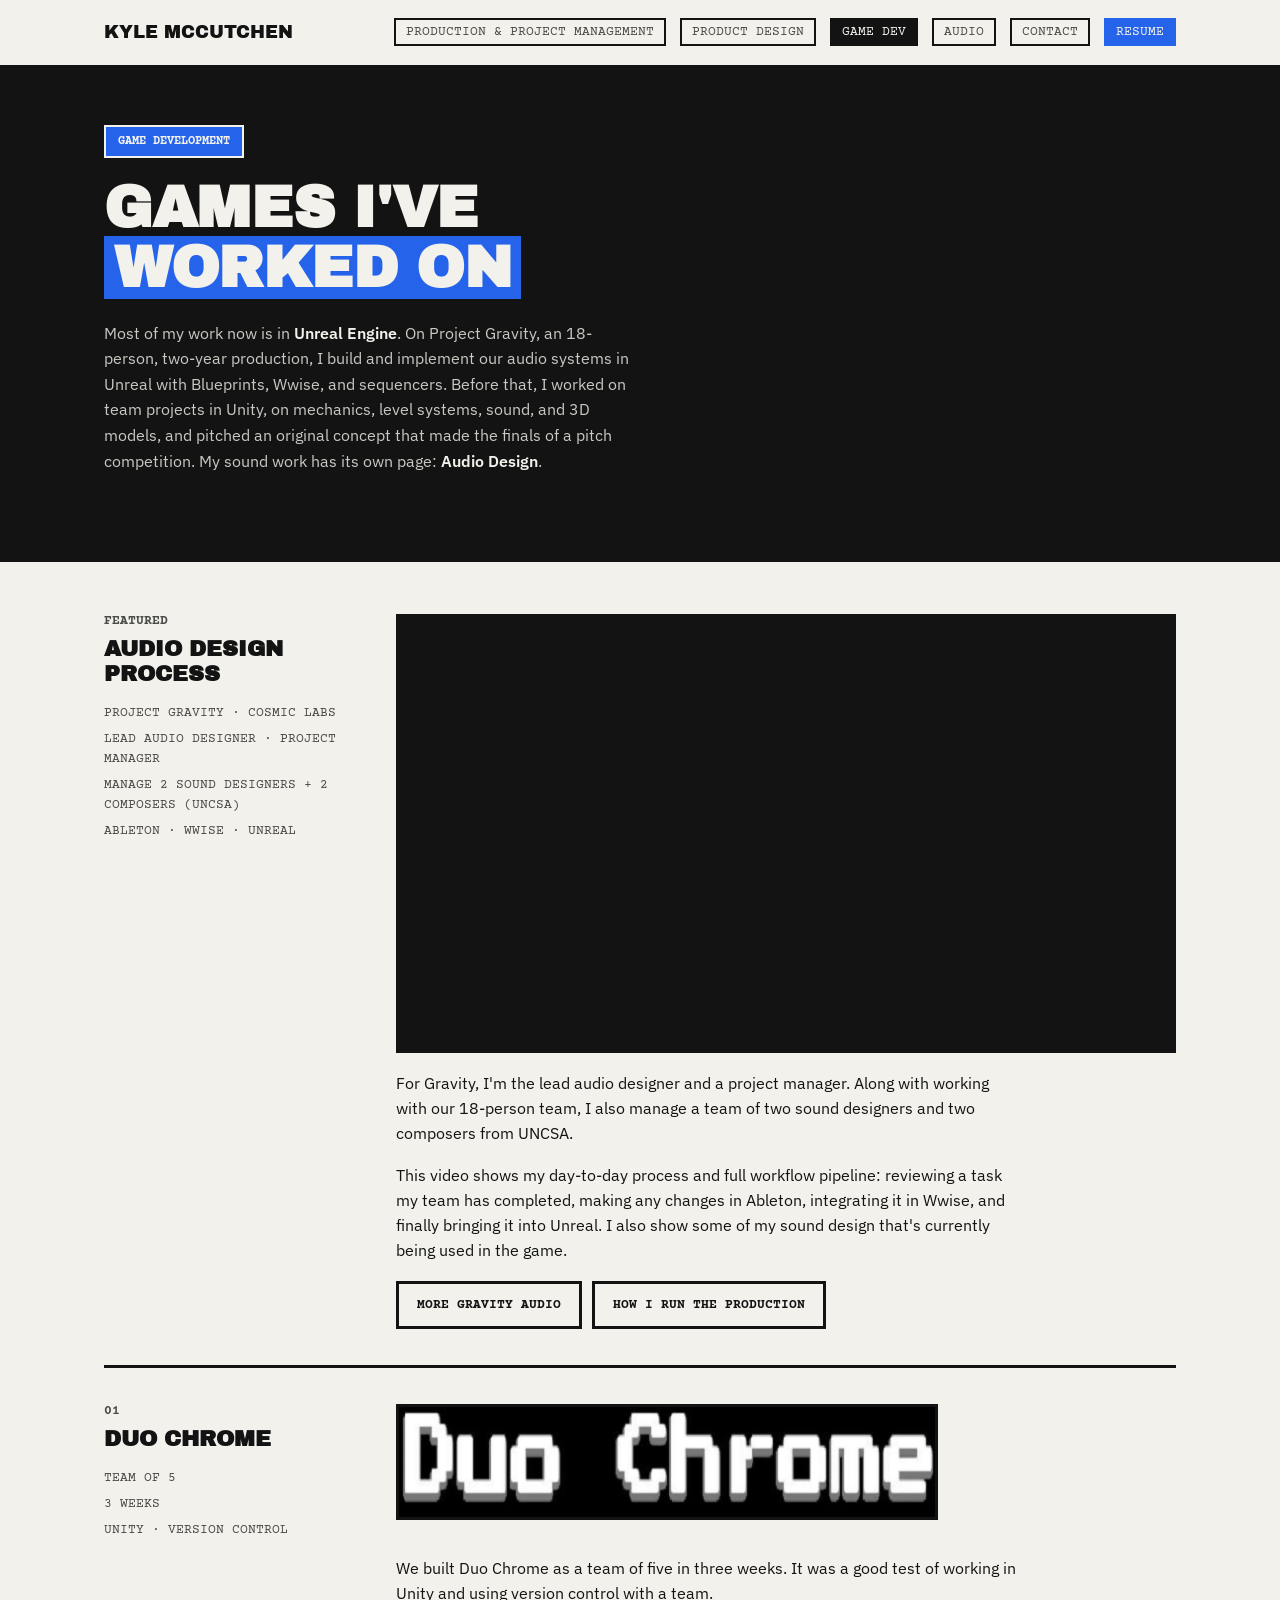
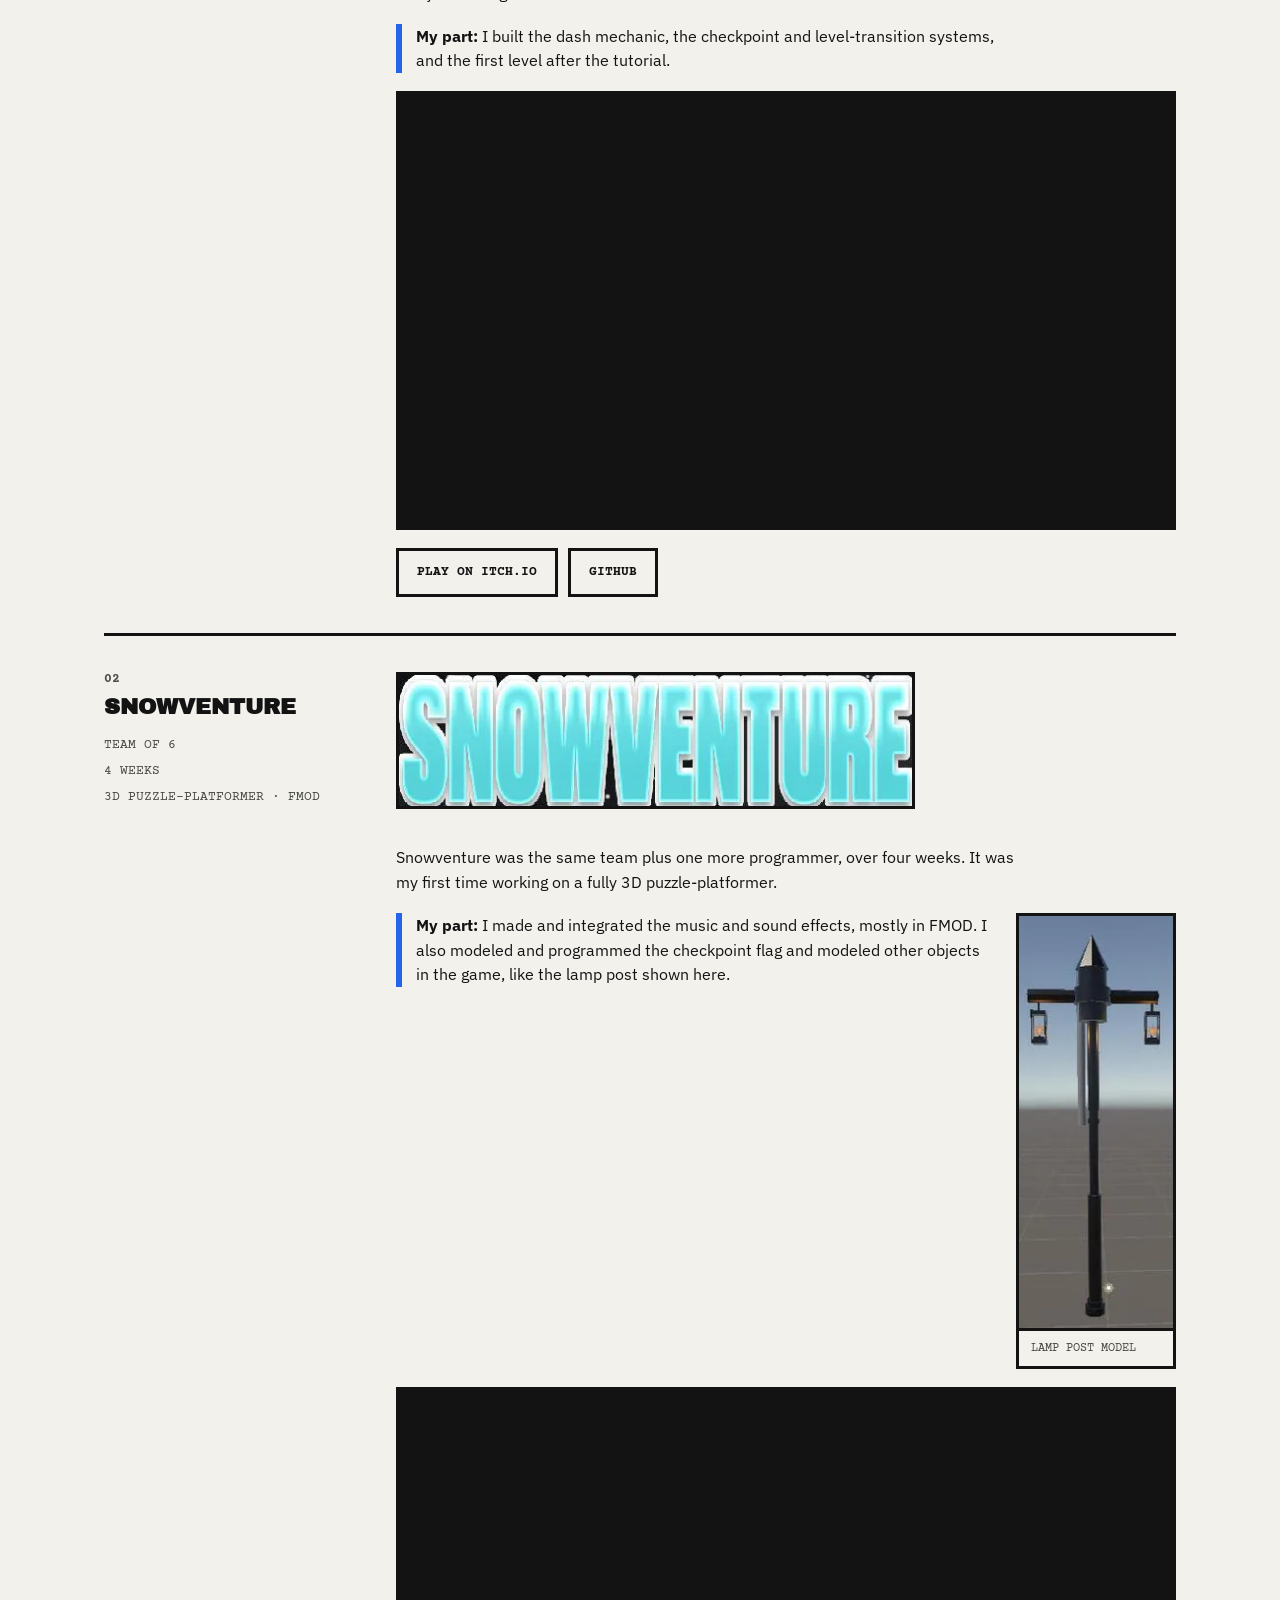
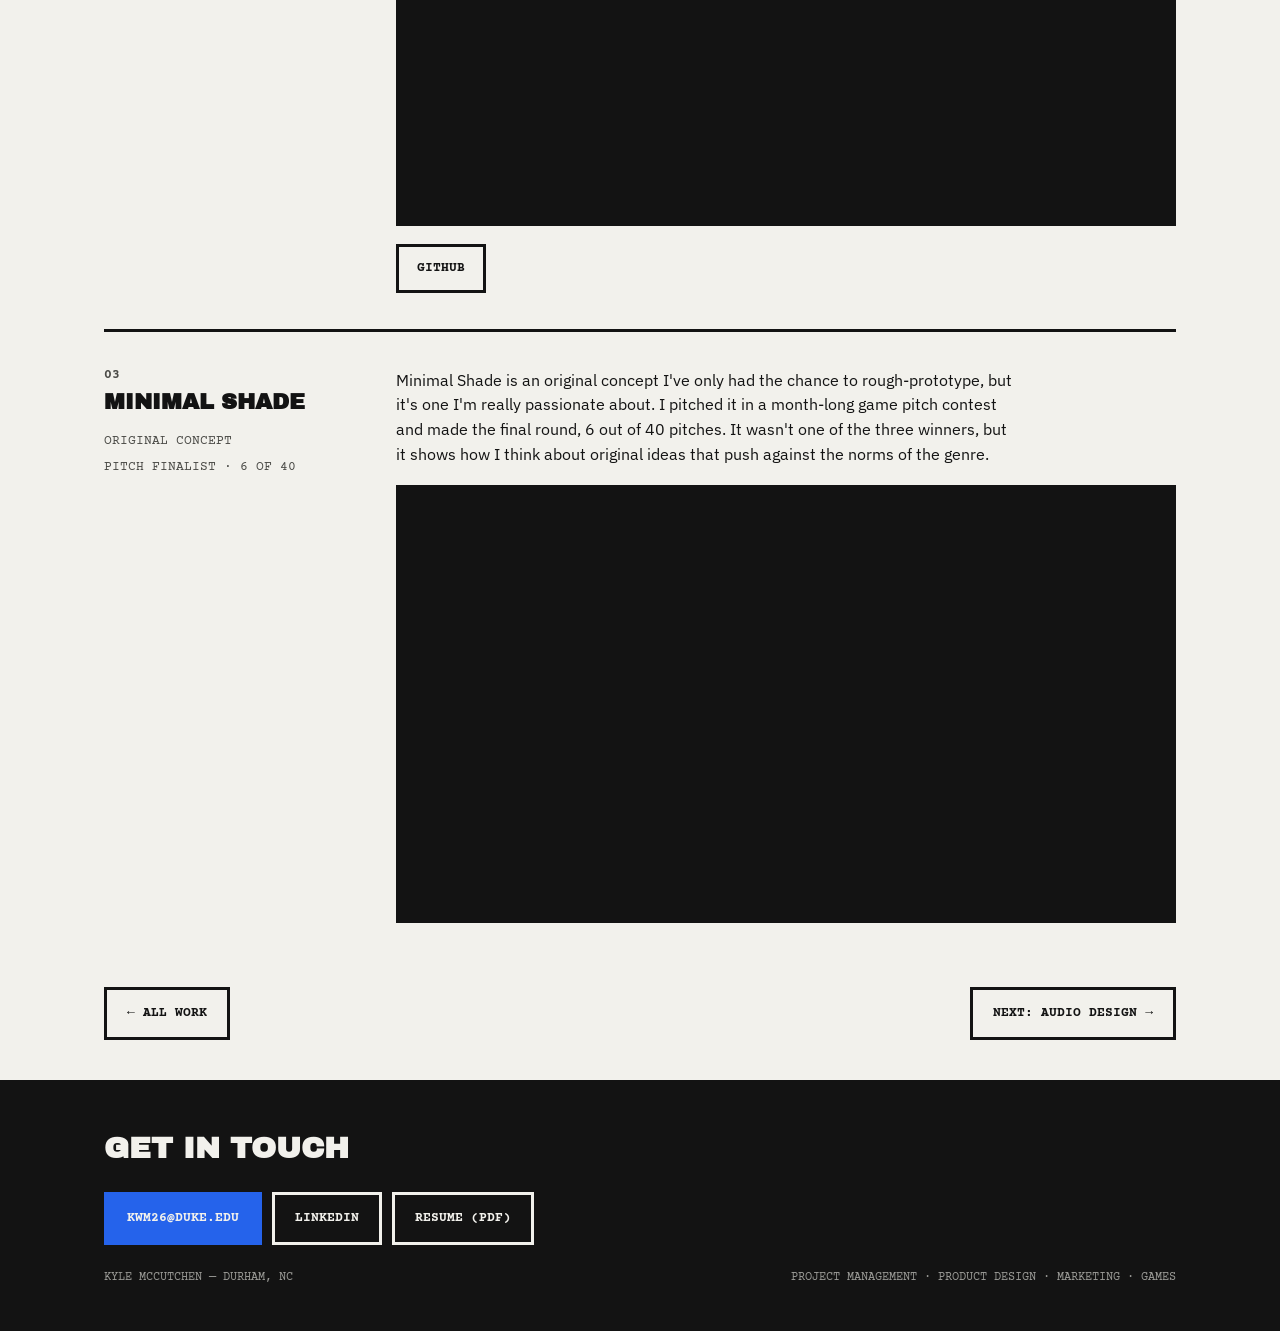
==== commit e264152f: "Emphasize Unreal on game dev page intro Co-Authored-By: Claude Opus 5.5 <noreply@anthropic.com> Clau" ====
--- a/game-dev/index.html
+++ b/game-dev/index.html
@@ -32,7 +32,7 @@
 <section class="hero"><div class="wrap" style="padding-block:56px;">
   <div class="tagbox">Game development</div>
   <h1>Games I've <span class="flip">worked on</span></h1>
-  <p class="bio">Mostly team projects in Unity, where I worked on mechanics, level systems, sound, and 3D models. There's also an original concept of mine that made the finals of a pitch competition. My sound work has its own page: <a href="audio.html"><strong>Audio Design</strong></a>.</p>
+  <p class="bio">Most of my work now is in <strong>Unreal Engine</strong>. On Project Gravity, an 18-person, two-year production, I build and implement our audio systems in Unreal with Blueprints, Wwise, and sequencers. Before that, I worked on team projects in Unity, on mechanics, level systems, sound, and 3D models, and pitched an original concept that made the finals of a pitch competition. My sound work has its own page: <a href="audio.html"><strong>Audio Design</strong></a>.</p>
 </div></section>
 
 <article class="cs-body"><div class="wrap">
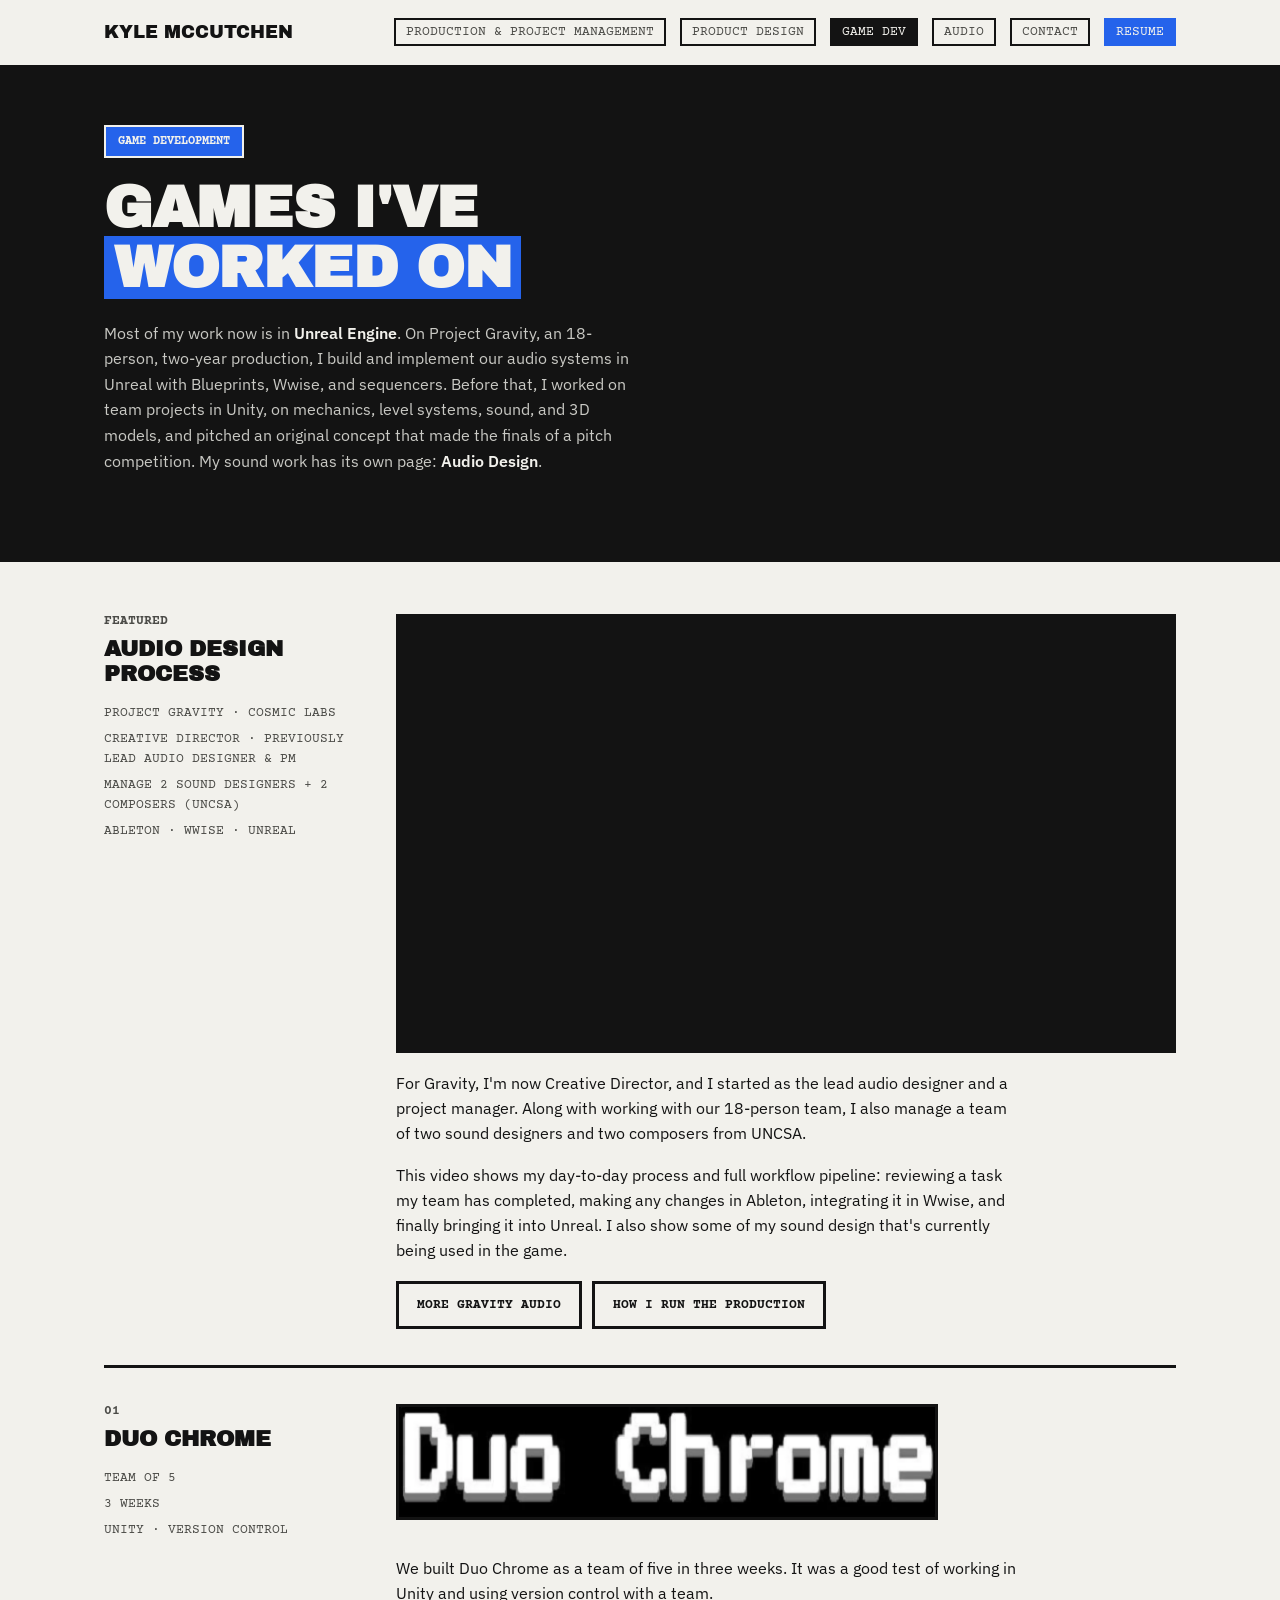
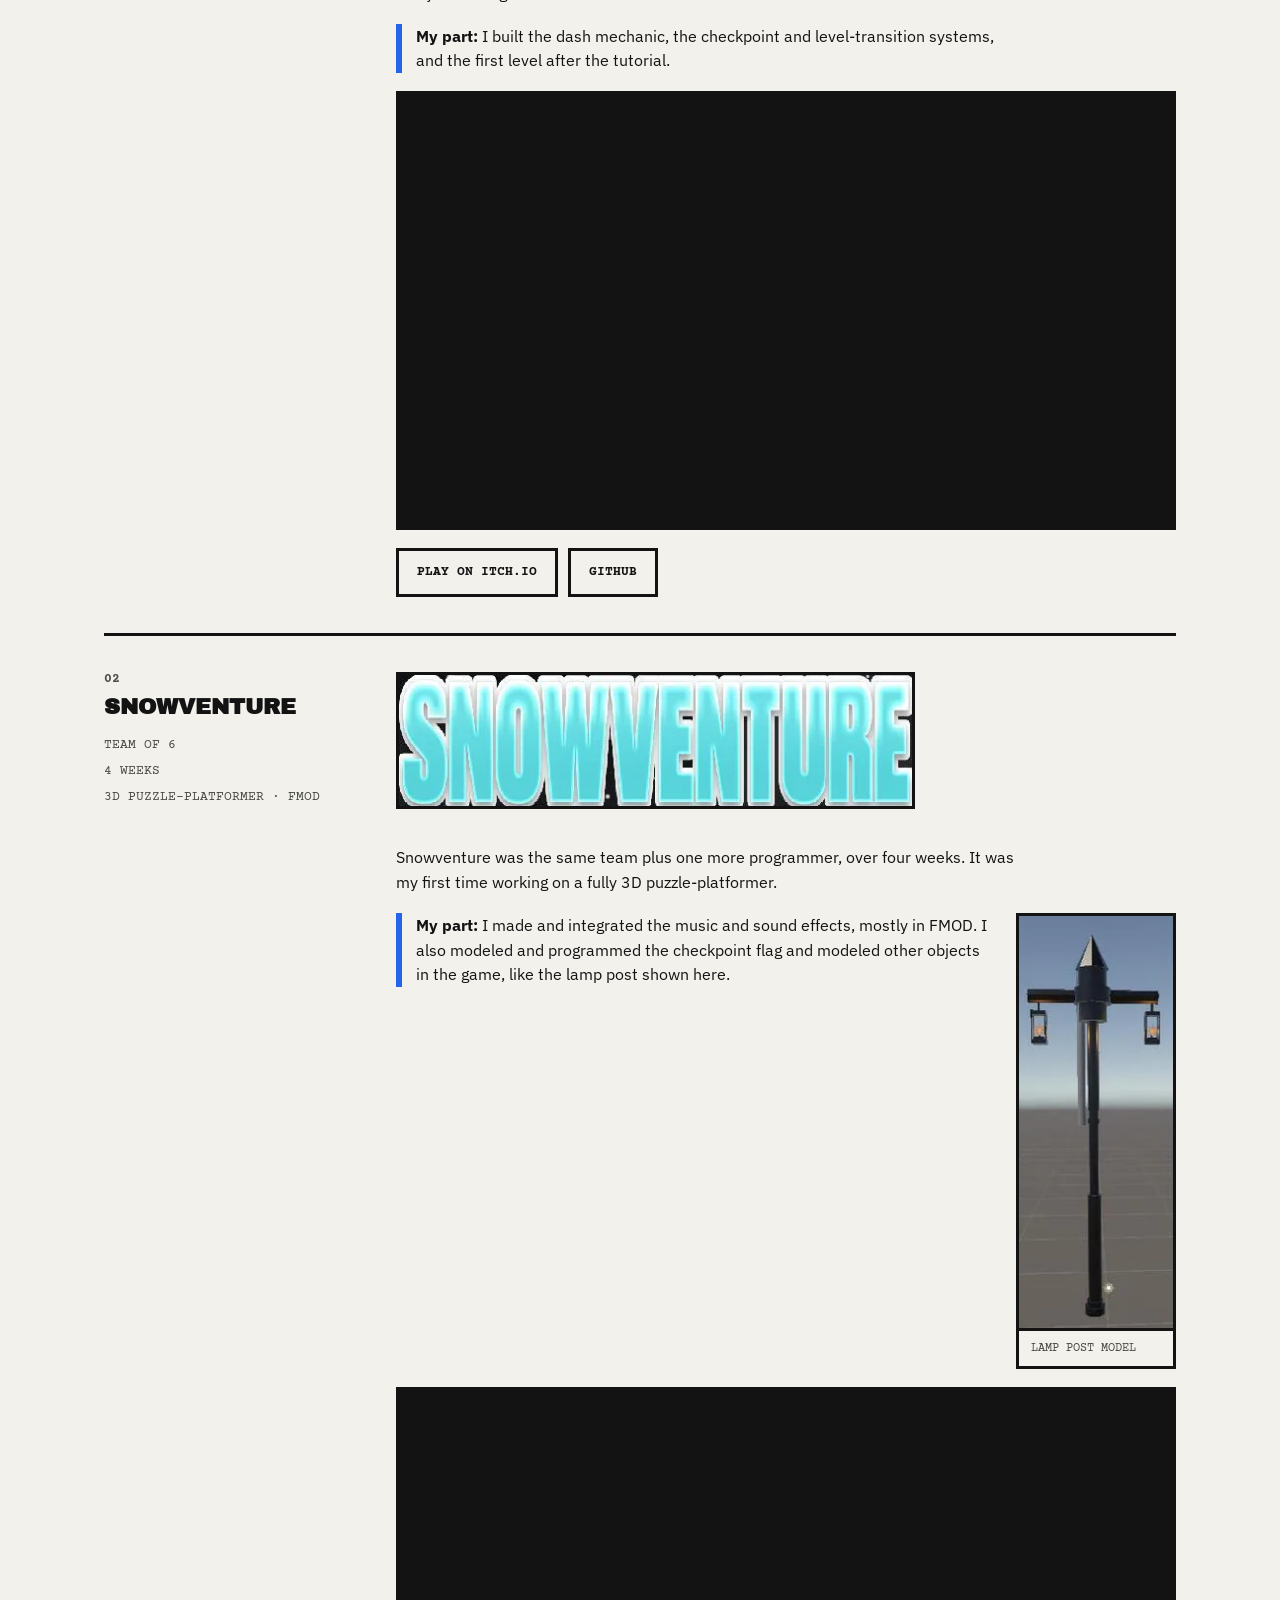
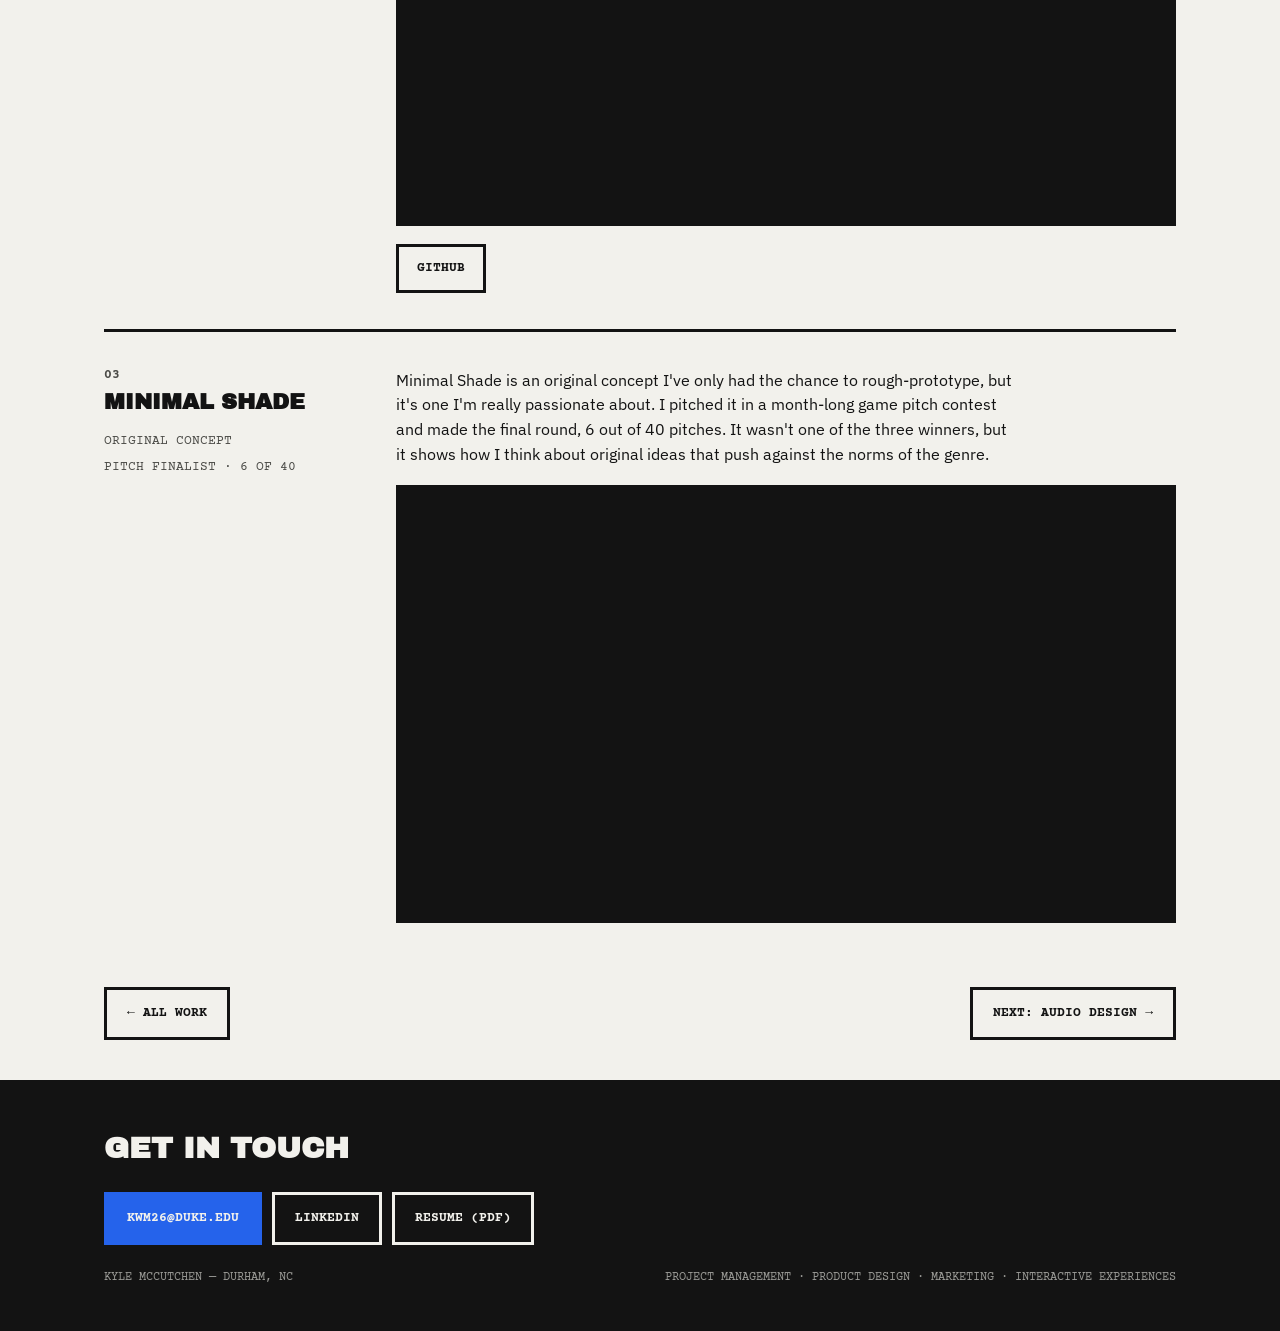
==== commit 599f652d: "New headshot, Creative Director title, interactive experiences wording Co-Authored-By: Claude Opus 5" ====
--- a/game-dev/index.html
+++ b/game-dev/index.html
@@ -40,11 +40,11 @@
   <section class="cs-section">
     <div>
       <h2><span class="n">Featured</span>Audio design process</h2>
-      <ul class="meta-list"><li>Project Gravity · Cosmic Labs</li><li>Lead Audio Designer · Project Manager</li><li>Manage 2 sound designers + 2 composers (UNCSA)</li><li>Ableton · Wwise · Unreal</li></ul>
+      <ul class="meta-list"><li>Project Gravity · Cosmic Labs</li><li>Creative Director · previously Lead Audio Designer &amp; PM</li><li>Manage 2 sound designers + 2 composers (UNCSA)</li><li>Ableton · Wwise · Unreal</li></ul>
     </div>
     <div class="proj-stack">
       <div class="yt"><iframe src="https://www.youtube-nocookie.com/embed/L_uDEit0hL8?rel=0" title="Audio design process" loading="lazy" allow="accelerometer; encrypted-media; gyroscope; picture-in-picture; fullscreen" allowfullscreen></iframe></div>
-      <p>For Gravity, I'm the lead audio designer and a project manager. Along with working with our 18-person team, I also manage a team of two sound designers and two composers from UNCSA.</p>
+      <p>For Gravity, I'm now Creative Director, and I started as the lead audio designer and a project manager. Along with working with our 18-person team, I also manage a team of two sound designers and two composers from UNCSA.</p>
       <p>This video shows my day-to-day process and full workflow pipeline: reviewing a task my team has completed, making any changes in Ableton, integrating it in Wwise, and finally bringing it into Unreal. I also show some of my sound design that's currently being used in the game.</p>
       <div class="linkrow"><a href="audio.html">More Gravity audio</a><a href="../production.html">How I run the production</a></div>
     </div>
@@ -102,7 +102,7 @@
 <footer id="contact"><div class="wrap">
   <h2>Get in touch</h2>
   <div class="flinks"><a href="mailto:kwm26@duke.edu">kwm26@duke.edu</a><a href="https://www.linkedin.com/in/kyle-mccutchen/" target="_blank" rel="noopener">LinkedIn</a><a href="../assets/Kyle_McCutchen_Resume.pdf" target="_blank" rel="noopener">Resume (PDF)</a></div>
-  <div class="footer-row"><span>Kyle McCutchen — Durham, NC</span><span>Project Management · Product Design · Marketing · Games</span></div>
+  <div class="footer-row"><span>Kyle McCutchen — Durham, NC</span><span>Project Management · Product Design · Marketing · Interactive Experiences</span></div>
 </div></footer>
 
 <script src="../js/site.js?v=4"></script>
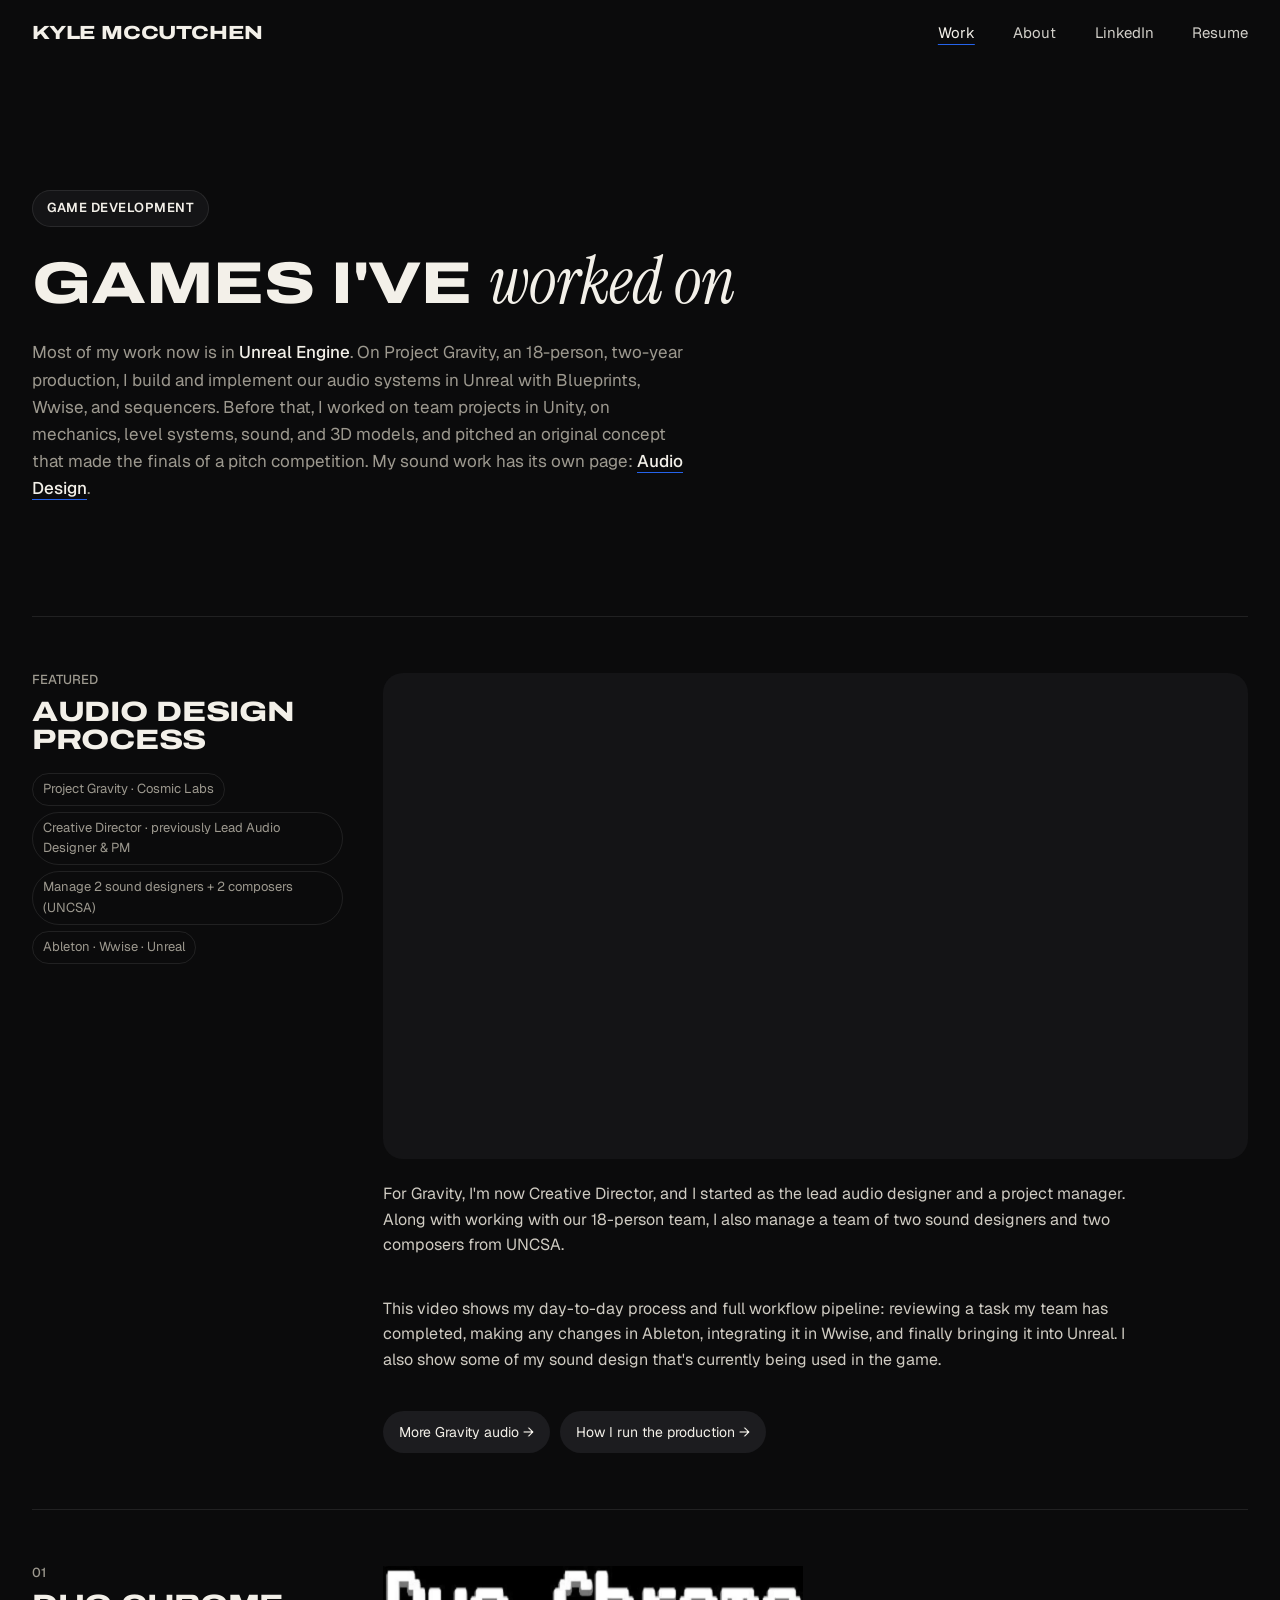
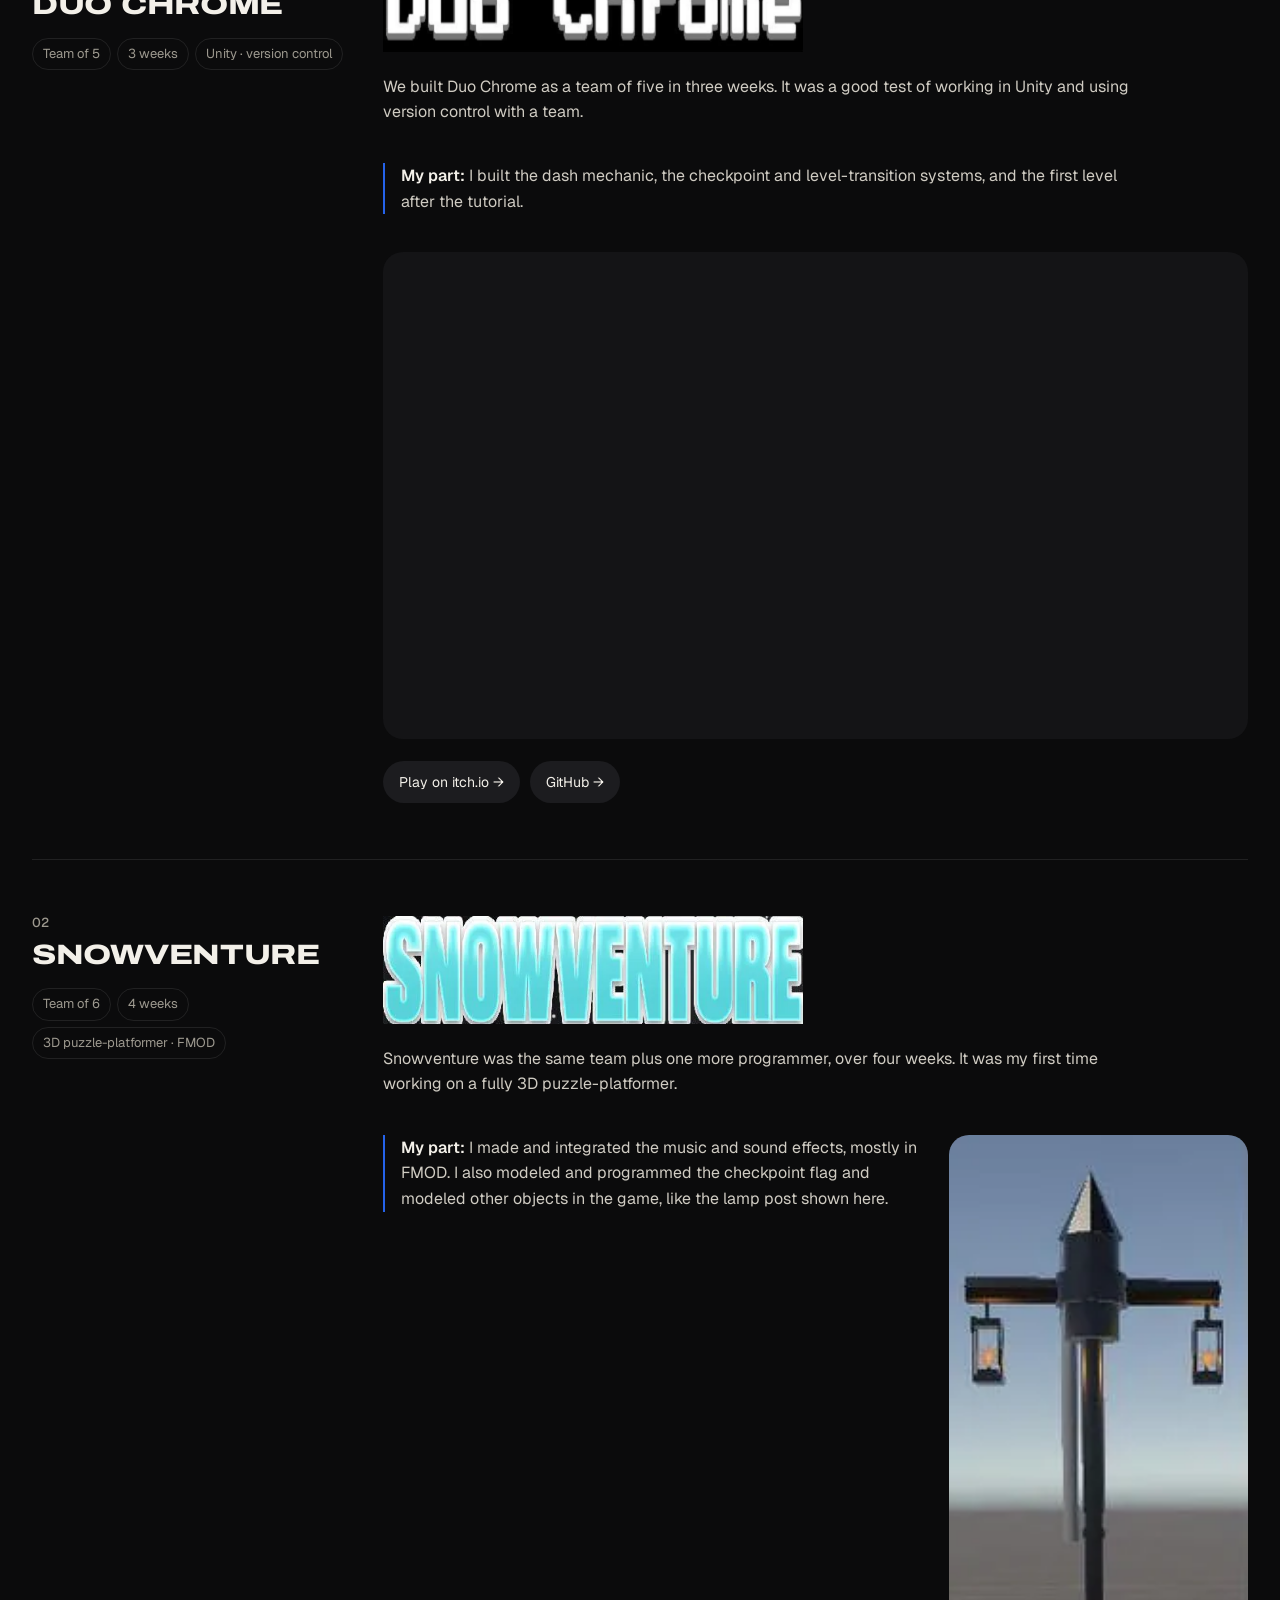
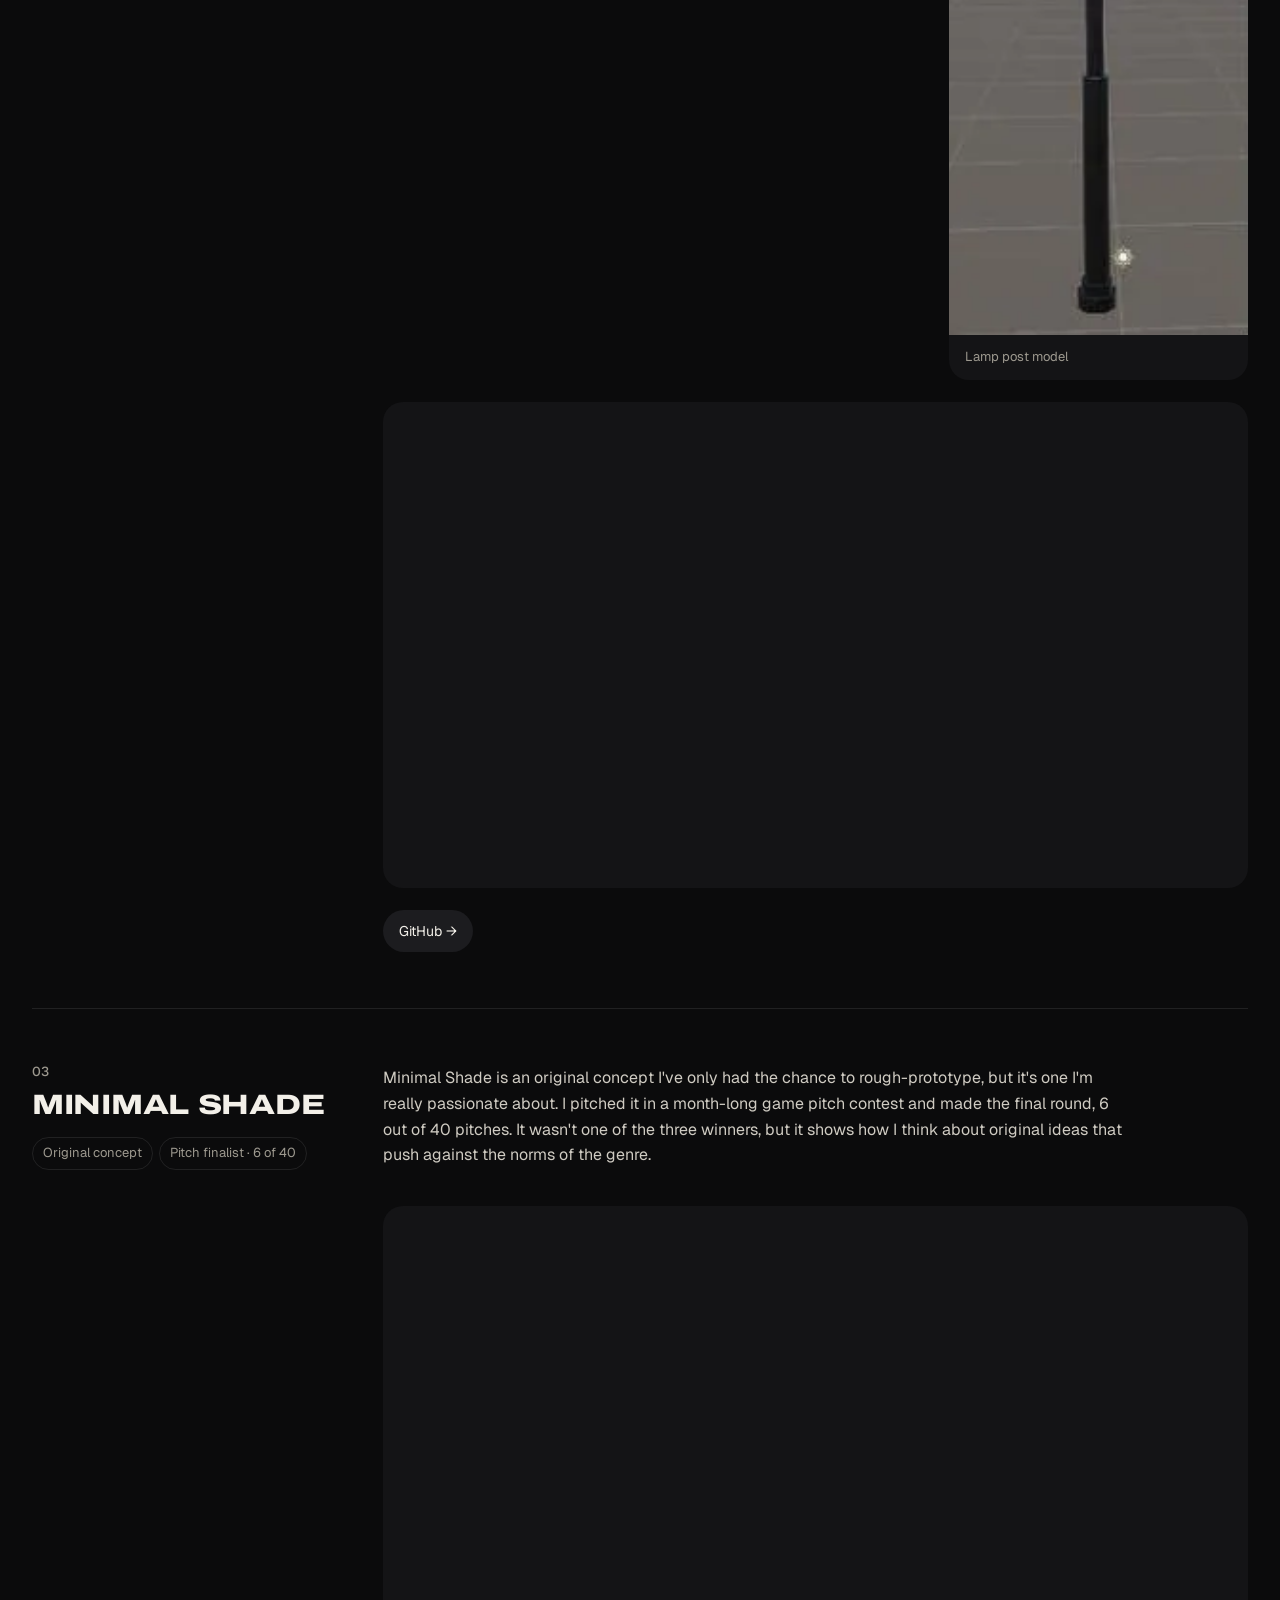
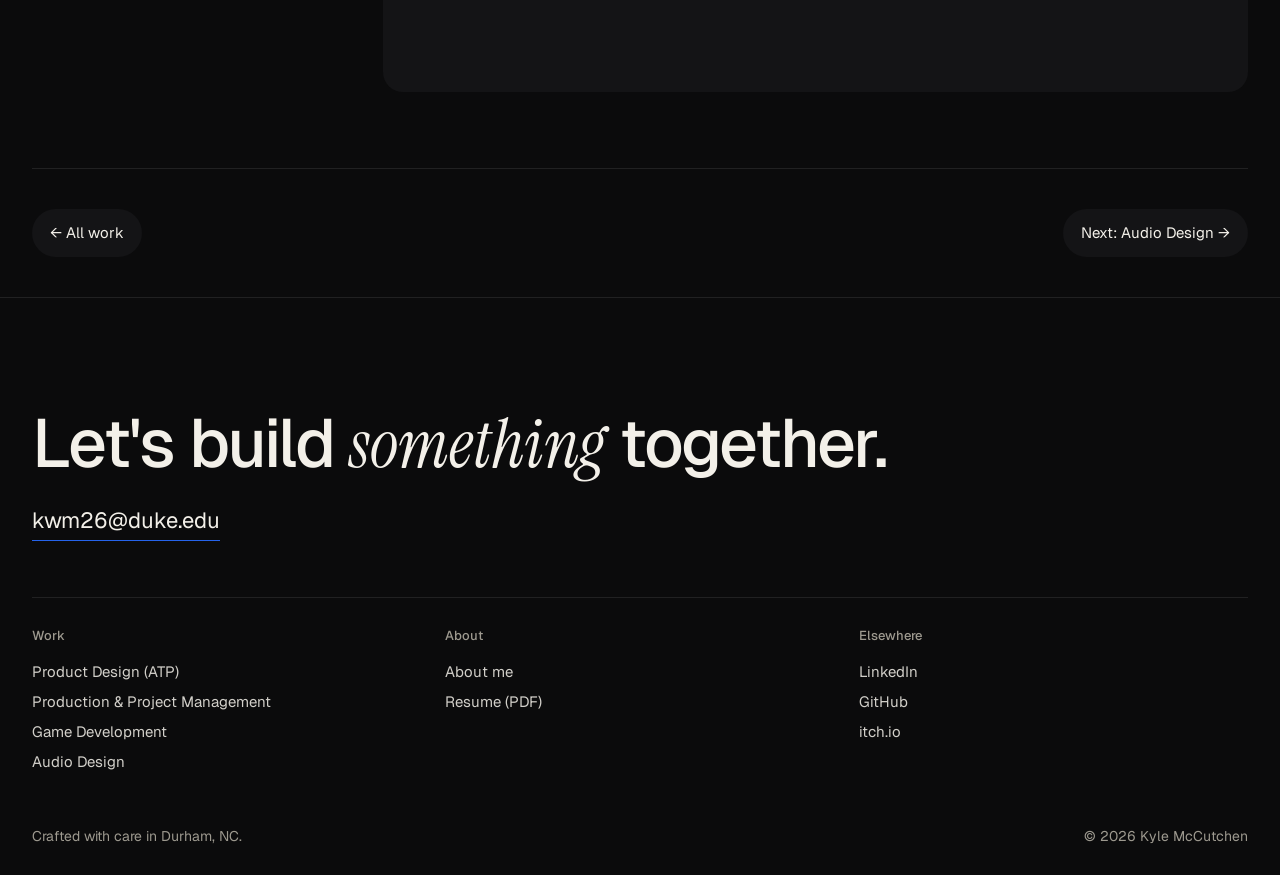
==== commit 17dd46fa: "Redesign: dark minimal layout, bento work grid, About page, How I work Co-Authored-By: Claude Opus 5" ====
--- a/game-dev/index.html
+++ b/game-dev/index.html
@@ -7,7 +7,7 @@
 <meta name="description" content="Game development work by Kyle McCutchen: Duo Chrome, Snowventure, and the Minimal Shade pitch.">
 <link rel="icon" href="../assets/img/favicon.svg" type="image/svg+xml">
 <link rel="apple-touch-icon" href="../assets/img/apple-touch-icon.png">
-<meta name="theme-color" content="#131313">
+<meta name="theme-color" content="#0B0B0C">
 <meta property="og:type" content="website">
 <meta property="og:site_name" content="Kyle McCutchen">
 <meta property="og:title" content="Game Development — Kyle McCutchen">
@@ -19,14 +19,14 @@
 <meta name="twitter:card" content="summary_large_image">
 <link rel="preconnect" href="https://fonts.googleapis.com">
 <link rel="preconnect" href="https://fonts.gstatic.com" crossorigin>
-<link href="https://fonts.googleapis.com/css2?family=Archivo+Black&family=IBM+Plex+Sans:wght@400;500;600&family=Courier+Prime:wght@400;700&display=swap" rel="stylesheet">
-<link rel="stylesheet" href="../css/style.css?v=9">
+<link href="https://fonts.googleapis.com/css2?family=Archivo:wdth,wght@62..125,100..900&family=Geist:wght@300..700&family=Instrument+Serif:ital@0;1&display=swap" rel="stylesheet">
+<link rel="stylesheet" href="../css/style.css?v=10">
 </head>
 <body>
 
-<header><div class="wrap nav-row">
+<header class="site-header"><div class="nav-inner">
   <a class="brand" href="../index.html">Kyle McCutchen</a>
-  <nav><a href="../production.html">Production &amp; Project Management</a><a href="../front-end.html">Product Design</a><a class="active" href="index.html">Game Dev</a><a href="audio.html">Audio</a><a href="#contact">Contact</a><a class="nav-resume" href="../assets/Kyle_McCutchen_Resume.pdf" target="_blank" rel="noopener">Resume</a></nav>
+  <nav><a class="active" href="../index.html#work">Work</a><a href="../about.html">About</a><a href="https://www.linkedin.com/in/kyle-mccutchen/" target="_blank" rel="noopener">LinkedIn</a><a href="../assets/Kyle_McCutchen_Resume.pdf" target="_blank" rel="noopener">Resume</a></nav>
 </div></header>
 
 <section class="hero"><div class="wrap" style="padding-block:56px;">
@@ -99,12 +99,17 @@
 
 </div></article>
 
-<footer id="contact"><div class="wrap">
-  <h2>Get in touch</h2>
-  <div class="flinks"><a href="mailto:kwm26@duke.edu">kwm26@duke.edu</a><a href="https://www.linkedin.com/in/kyle-mccutchen/" target="_blank" rel="noopener">LinkedIn</a><a href="../assets/Kyle_McCutchen_Resume.pdf" target="_blank" rel="noopener">Resume (PDF)</a></div>
-  <div class="footer-row"><span>Kyle McCutchen — Durham, NC</span><span>Project Management · Product Design · Marketing · Interactive Experiences</span></div>
+<footer class="site-footer" id="contact"><div class="wrap">
+  <p class="cta">Let's build <em>something</em> together.</p>
+  <a class="mail" href="mailto:kwm26@duke.edu">kwm26@duke.edu</a>
+  <div class="foot-cols">
+    <div><h4>Work</h4><a href="../front-end.html">Product Design (ATP)</a><a href="../production.html">Production &amp; Project Management</a><a href="../game-dev/index.html">Game Development</a><a href="../game-dev/audio.html">Audio Design</a></div>
+    <div><h4>About</h4><a href="../about.html">About me</a><a href="../assets/Kyle_McCutchen_Resume.pdf" target="_blank" rel="noopener">Resume (PDF)</a></div>
+    <div><h4>Elsewhere</h4><a href="https://www.linkedin.com/in/kyle-mccutchen/" target="_blank" rel="noopener">LinkedIn</a><a href="https://github.com/kwm26" target="_blank" rel="noopener">GitHub</a><a href="https://kylemccw.itch.io/" target="_blank" rel="noopener">itch.io</a></div>
+  </div>
+  <div class="foot-base"><span>Crafted with care in Durham, NC.</span><span>&copy; 2026 Kyle McCutchen</span></div>
 </div></footer>
 
-<script src="../js/site.js?v=4"></script>
+<script src="../js/site.js?v=5"></script>
 </body>
 </html>
--- a/css/style.css
+++ b/css/style.css
@@ -1,249 +1,286 @@
 /* =========================================================
-   Kyle McCutchen — site stylesheet (brutalist, cobalt accent)
-   Change the accent color in one place: --accent below.
+   Kyle McCutchen — portfolio
+   Dark, minimal, photographic. Accent: cobalt (--accent).
    ========================================================= */
 :root{
-  --paper:#F2F1EC; --ink:#131313; --ink-soft:#4B4B47; --line:#131313;
-  --accent:#2563EB; --accent-ink:#F2F1EC;
+  --bg:#0B0B0C;
+  --surface:#141416;
+  --surface-2:#1C1C1F;
+  --line:rgba(255,255,255,.09);
+  --text:#F3F0E9;
+  --muted:#9D998F;
+  --faint:#6E6B64;
+  --accent:#2563EB;
+  --accent-soft:rgba(37,99,235,.16);
+  --radius:20px;
+  --display:'Archivo', 'Helvetica Neue', Arial, sans-serif;
+  --sans:'Geist', 'Helvetica Neue', Arial, sans-serif;
+  --serif:'Instrument Serif', Georgia, serif;
+  --gutter:clamp(16px,3vw,32px);
 }
 *{box-sizing:border-box;}
+html{scroll-behavior:smooth;}
+body{margin:0;background:var(--bg);color:var(--text);font-family:var(--sans);font-size:16px;line-height:1.6;-webkit-font-smoothing:antialiased;}
 a{color:inherit;text-decoration:none;}
-html{scroll-behavior:smooth;}
-body{margin:0;background:var(--paper);color:var(--ink);font-family:'IBM Plex Sans',sans-serif;line-height:1.6;font-size:15.5px;}
-.wrap{max-width:1120px;margin-inline:auto;padding-inline:24px;}
-h1,h2,h3{font-family:'Archivo Black',sans-serif;margin:0;}
-.mono{font-family:'Courier Prime',monospace;letter-spacing:0.03em;}
-
-/* ---- header ---- */
-header{border-bottom:4px solid var(--ink);padding-block:18px;background:var(--paper);}
-.nav-row{display:flex;justify-content:space-between;align-items:center;flex-wrap:wrap;gap:10px;}
-.brand{font-family:'Archivo Black',sans-serif;font-size:18px;text-transform:uppercase;}
-nav{font-family:'Courier Prime',monospace;font-size:12.5px;}
-nav a{margin-left:14px;padding:5px 10px;border:2px solid var(--ink);color:var(--ink-soft);text-transform:uppercase;}
-nav a.active{background:var(--ink);color:var(--paper);}
-@media (max-width:720px){nav{display:flex;flex-wrap:wrap;gap:6px;} nav a{margin-left:0;white-space:nowrap;}}
-
-/* ---- hero: bold dark panel, full bleed ---- */
-.hero{background:var(--ink);color:var(--paper);border-bottom:4px solid var(--ink);}
-.hero-grid{display:grid;grid-template-columns:220px 1fr;gap:40px;align-items:start;padding-block:56px;}
-.headshot{
-  aspect-ratio:1/1;
-  border:3px solid rgba(242,241,236,0.5);
-  display:flex;align-items:center;justify-content:center;flex-direction:column;gap:6px;
-  font-family:'Courier Prime',monospace;font-size:11px;color:rgba(242,241,236,0.55);text-align:center;
-  background:repeating-linear-gradient(135deg, transparent, transparent 9px, rgba(255,255,255,0.05) 9px, rgba(255,255,255,0.05) 10px);
-  padding:16px;
-}
-.tagbox{display:inline-block;background:var(--accent);color:var(--accent-ink);font-family:'Courier Prime',monospace;font-size:12px;padding:5px 12px;border:2px solid var(--paper);margin-bottom:20px;font-weight:700;text-transform:uppercase;}
-.hero h1{font-size:clamp(34px,5.4vw,58px);line-height:1.04;letter-spacing:-0.005em;max-width:15ch;text-transform:uppercase;margin:0 0 22px;}
-.hero h1 .flip{background:var(--accent);color:var(--accent-ink);padding:0 10px;box-decoration-break:clone;}
-.hero .bio{max-width:54ch;color:#C9C9C4;font-size:16px;margin:0 0 28px;}
-.hero .bio strong{color:var(--paper);font-weight:600;}
-.actions{display:flex;gap:0;flex-wrap:wrap;}
-.actions a{font-family:'Courier Prime',monospace;font-size:13px;font-weight:700;padding:14px 22px;border:3px solid var(--paper);text-transform:uppercase;color:var(--paper);}
-.actions a.primary{background:var(--accent);color:var(--accent-ink);border-color:var(--accent);}
-.actions a + a{border-left:none;}
-@media (max-width:720px){.hero-grid{grid-template-columns:1fr;} .headshot{width:160px;}}
-
-/* ---- work ---- */
-.work{border-bottom:4px solid var(--ink);}
-.work-head{padding-block:32px 0;}
-.work-head span{font-family:'Courier Prime',monospace;font-size:12px;color:var(--ink-soft);text-transform:uppercase;}
-.work-head h2{font-size:28px;margin-top:8px;text-transform:uppercase;}
-.grid5{display:grid;grid-template-columns:repeat(4,1fr);border-top:3px solid var(--ink);margin-top:22px;}
-.item{border-right:3px solid var(--ink);padding:24px 18px;min-height:190px;display:flex;flex-direction:column;justify-content:space-between;}
-.item:last-child{border-right:none;}
-.item .n{font-family:'Courier Prime',monospace;font-weight:700;font-size:12px;color:var(--ink-soft);}
-.item h3{font-size:16px;margin:16px 0 8px;line-height:1.2;text-transform:uppercase;}
-.item p{font-size:13px;margin:0;color:var(--ink-soft);}
-.item:nth-child(odd){background:var(--paper);}
-.item:nth-child(even){background:#E7E5DD;}
-/* The blue tile follows the mouse (js/site.js) and stays on the last one hovered */
-.item.is-active{background:var(--accent);}
-.item.is-active h3, .item.is-active p, .item.is-active .n{color:var(--accent-ink);}
-@media (max-width:900px){.grid5{grid-template-columns:1fr 1fr;} .item{border-right:3px solid var(--ink);}}
-@media (max-width:560px){.grid5{grid-template-columns:1fr;} .item{border-right:none;border-bottom:3px solid var(--ink);} .item:last-child{border-bottom:none;}}
-
-/* ---- media ---- */
-.media{border-bottom:4px solid var(--ink);padding-block:40px;}
-.media h2{font-size:22px;margin-bottom:20px;text-transform:uppercase;}
-.media-grid{display:grid;grid-template-columns:minmax(0,1.3fr) minmax(0,1fr);gap:0;border:3px solid var(--ink);}
-.ph{display:flex;align-items:center;justify-content:center;flex-direction:column;gap:6px;font-family:'Courier Prime',monospace;font-size:12px;text-align:center;padding:20px;border-left:3px solid var(--ink);}
-.ph:first-child{border-left:none;}
-.ph.video{min-height:260px;background:var(--ink);color:var(--paper);}
-.shots-col{display:flex;flex-direction:column;border-left:3px solid var(--ink);}
-.ph.shot{aspect-ratio:4/3;background:var(--accent);color:var(--accent-ink);border-top:3px solid var(--ink);}
-.shots-col .ph.shot:first-child{border-top:none;}
-@media (max-width:800px){.media-grid{grid-template-columns:1fr;} .ph{border-left:none;border-top:3px solid var(--ink);} .media-grid>.ph:first-child{border-top:none;} .ph.video{aspect-ratio:16/9;min-height:0;} .shots-col{border-left:none;}}
-
-/* ---- footer ---- */
-footer{background:var(--ink);color:var(--paper);padding-block:44px;}
-footer h2{font-size:30px;margin-bottom:20px;text-transform:uppercase;}
-.flinks a{display:inline-block;font-family:'Courier Prime',monospace;font-size:13px;font-weight:700;padding:13px 20px;border:3px solid var(--paper);margin:0 10px 10px 0;color:var(--paper);text-transform:uppercase;}
-.flinks a:first-child{background:var(--accent);color:var(--accent-ink);border-color:var(--accent);}
-.footer-row{font-family:'Courier Prime',monospace;font-size:11.5px;color:#9A9A96;margin-top:14px;display:flex;justify-content:space-between;flex-wrap:wrap;gap:8px;text-transform:uppercase;}
-
-/* ---- links & hover states (added when the page got real hrefs) ---- */
-nav a:hover{color:var(--ink);border-color:var(--accent);}
-nav a.active:hover{color:var(--paper);}
-.actions a:hover, .flinks a:hover{filter:brightness(1.08);}
-a.item{color:inherit;transition:background .18s ease;}
-a.item h3, a.item p, a.item .n{transition:color .18s ease;}
-a.item:hover h3{text-decoration:underline;text-decoration-thickness:3px;text-underline-offset:4px;}
+img,video{max-width:100%;height:auto;display:block;}
+h1,h2,h3{margin:0;font-weight:800;}
+p{margin:0 0 1em;}
+.wrap{max-width:1380px;margin-inline:auto;padding-inline:var(--gutter);}
+.label{display:block;font-size:13px;color:var(--muted);margin-bottom:2px;}
+em,.serif{font-family:var(--serif);font-style:italic;font-weight:400;letter-spacing:0;text-transform:none;}
+
+/* ---------- display type ---------- */
+.display{font-family:var(--display);font-stretch:125%;font-weight:800;text-transform:uppercase;letter-spacing:-.01em;line-height:.92;}
+
+/* ---------- header ---------- */
+.site-header{position:fixed;inset:0 0 auto 0;z-index:50;transition:background .3s ease,backdrop-filter .3s ease;}
+.site-header .nav-inner{display:flex;align-items:center;justify-content:space-between;gap:24px;padding:18px var(--gutter);}
+.site-header .brand{font-family:var(--display);font-stretch:125%;font-weight:800;font-size:19px;letter-spacing:-.01em;text-transform:uppercase;white-space:nowrap;transition:opacity .25s ease;}
+.site-header nav{display:flex;gap:clamp(18px,3vw,40px);font-size:15px;}
+.site-header nav a{color:var(--text);opacity:.86;transition:opacity .2s ease;}
+.site-header nav a:hover,.site-header nav a.active{opacity:1;}
+.site-header nav a.active{text-decoration:underline;text-underline-offset:6px;text-decoration-color:var(--accent);}
+.site-header.scrolled{background:rgba(11,11,12,.72);backdrop-filter:blur(14px);-webkit-backdrop-filter:blur(14px);border-bottom:1px solid var(--line);}
+/* home: nav spread across the top, brand appears after scrolling */
+.site-header.home:not(.scrolled) .brand{opacity:0;pointer-events:none;width:0;margin-right:-24px;}
+.site-header.home:not(.scrolled) nav{flex:1;justify-content:space-between;}
+
+/* ---------- home hero ---------- */
+.hero-home{position:relative;min-height:max(680px,100svh);overflow:hidden;border-radius:0 0 28px 28px;
+  background:radial-gradient(120% 80% at 50% 105%, #3a3026 0%, #1a1714 45%, #0f0e0d 75%);}
+.hero-home .wordmark span{display:inline-block;}
+.hero-home .wordmark{position:absolute;left:var(--gutter);right:var(--gutter);top:64px;margin:0;
+  font-size:clamp(40px,7.4vw,150px);text-align:center;color:var(--text);z-index:1;white-space:nowrap;}
+.hero-portrait{position:absolute;left:50%;bottom:0;transform:translateX(-50%);height:min(84svh,800px);aspect-ratio:3/4;max-width:38vw;z-index:2;}
+.hero-portrait img{width:100%;height:100%;object-fit:cover;border-radius:22px 22px 0 0;box-shadow:0 30px 80px rgba(0,0,0,.55);}
+.hero-meta{position:absolute;left:var(--gutter);bottom:30px;z-index:3;display:grid;grid-template-columns:auto auto;gap:18px 36px;max-width:min(430px,26vw);}
+.hero-meta .about{grid-column:1/-1;}
+.hero-meta p{margin:0;font-size:16px;line-height:1.4;}
+.hero-status{position:absolute;right:var(--gutter);bottom:30px;z-index:3;text-align:right;max-width:300px;}
+.hero-status p{margin:0;font-size:16px;line-height:1.4;}
+.dot{display:inline-block;width:8px;height:8px;border-radius:50%;background:var(--accent);margin-right:8px;box-shadow:0 0 0 4px var(--accent-soft);vertical-align:middle;}
+
+@media (max-width:820px){
+  .hero-home{min-height:auto;padding:110px var(--gutter) 28px;}
+  .hero-home .wordmark{position:static;white-space:normal;font-size:clamp(36px,10.6vw,110px);text-align:left;margin-bottom:24px;}
+  .hero-portrait{position:relative;left:auto;bottom:auto;transform:none;width:100%;height:auto;max-width:420px;margin:0 auto 28px;}
+  .hero-portrait img{border-radius:22px;}
+  .hero-meta,.hero-status{position:static;text-align:left;max-width:none;}
+  .hero-meta{max-width:none;}
+  .hero-status{margin-top:18px;}
+  .site-header.home:not(.scrolled) nav{flex:none;justify-content:flex-end;}
+}
+@media (max-width:560px){
+  .site-header .nav-inner{padding:14px var(--gutter);}
+  .site-header nav{gap:16px;font-size:14px;}
+  .site-header .brand{font-size:15px;}
+  .site-header nav a[href*="linkedin"]{display:none;}
+  .site-header.home:not(.scrolled) .brand{opacity:1;width:auto;margin-right:0;pointer-events:auto;}
+}
+
+/* ---------- work grid (bento) ---------- */
+.work{padding:clamp(56px,8vw,96px) 0 24px;}
+.section-head{display:flex;justify-content:space-between;align-items:end;gap:16px;margin-bottom:22px;}
+.section-head h2{font-family:var(--display);font-stretch:125%;font-size:clamp(26px,3.4vw,40px);text-transform:uppercase;letter-spacing:-.01em;line-height:1;}
+.section-head span{color:var(--muted);font-size:14px;}
+.bento{display:grid;grid-template-columns:repeat(12,minmax(0,1fr));gap:12px;}
+.card{position:relative;display:flex;flex-direction:column;justify-content:space-between;overflow:hidden;border-radius:var(--radius);background:var(--surface);min-height:320px;padding:22px;isolation:isolate;transition:transform .35s cubic-bezier(.2,.7,.2,1);}
+.card:hover{transform:translateY(-3px);}
+.card-top{position:relative;z-index:2;max-width:78%;}
+.card-meta{display:block;font-size:14px;color:rgba(243,240,233,.82);margin-bottom:6px;}
+.card h3{font-family:var(--display);font-stretch:125%;font-weight:800;font-size:clamp(20px,2.1vw,30px);line-height:.98;text-transform:uppercase;letter-spacing:-.01em;}
+.card-arrow{position:absolute;top:18px;right:18px;z-index:3;width:44px;height:44px;border-radius:50%;display:grid;place-items:center;border:1px solid rgba(255,255,255,.22);background:rgba(11,11,12,.35);backdrop-filter:blur(8px);font-size:18px;transition:background .25s ease,border-color .25s ease,transform .25s ease;}
+.card:hover .card-arrow{background:var(--accent);border-color:var(--accent);transform:translateX(3px);}
+.card-outcome{position:relative;z-index:2;margin:0;align-self:flex-start;font-size:13.5px;line-height:1.3;padding:8px 12px;border-radius:999px;background:rgba(11,11,12,.6);backdrop-filter:blur(8px);border:1px solid var(--line);}
+.card-media{position:absolute;inset:0;z-index:0;}
+.card-media::after{content:"";position:absolute;inset:0;pointer-events:none;background:linear-gradient(180deg,rgba(11,11,12,.65) 0%,rgba(11,11,12,0) 38%,rgba(11,11,12,0) 70%,rgba(11,11,12,.55) 100%);}
+.card-media img,.card-media video{transition:transform .6s cubic-bezier(.2,.7,.2,1);}
+.card:hover .card-media img,.card:hover .card-media video{transform:scale(1.03);}
+
+/* warm product "stages" that hold screenshots, like device photography */
+.stage{background:radial-gradient(90% 70% at 50% 100%,#4a3c2e 0%,#2a221b 45%,#151210 100%);}
+.stage.cool{background:radial-gradient(90% 70% at 50% 100%,#1d2b4f 0%,#141a2b 50%,#0f1016 100%);}
+.stage .phone{position:absolute;left:50%;bottom:-6%;transform:translateX(-50%);width:min(58%,260px);aspect-ratio:375/812;border-radius:34px;padding:8px;background:#0d0d0e;box-shadow:0 30px 60px rgba(0,0,0,.55),inset 0 0 0 1px rgba(255,255,255,.08);}
+.stage .phone img{width:100%;height:100%;object-fit:cover;object-position:top;border-radius:27px;}
+.stage .screen{position:absolute;left:8%;right:-6%;bottom:-8%;border-radius:12px;overflow:hidden;box-shadow:0 30px 70px rgba(0,0,0,.6),0 0 0 1px rgba(255,255,255,.08);}
+.stage .screen img,.stage .screen video{width:100%;height:auto;}
+.stage .strip{position:absolute;left:22px;right:22px;bottom:72px;border-radius:12px;overflow:hidden;box-shadow:0 20px 50px rgba(0,0,0,.5);}
+.stage .strip video{width:100%;height:auto;}
+.stage .titles{position:absolute;inset:auto 22px 72px 22px;display:grid;gap:18px;justify-items:center;}
+.stage .titles img{width:62%;height:auto;filter:drop-shadow(0 10px 30px rgba(0,0,0,.5));}
+.stage .wave{position:absolute;left:0;right:0;top:52%;transform:translateY(-50%);width:100%;height:52%;}
+
+.c-atp{grid-column:span 5;grid-row:span 2;min-height:660px;}
+.c-viz{grid-column:span 7;min-height:340px;}
+.c-viz .strip{left:auto;right:22px;bottom:22px;width:min(66%,560px);}
+.c-board{grid-column:span 4;}
+.c-blur{grid-column:span 3;}
+.c-board h3,.c-blur h3{font-size:clamp(18px,1.6vw,24px);}
+.c-board .screen,.c-blur .screen{bottom:-24%;}
+.c-audio{grid-column:span 7;min-height:380px;}
+.c-games{grid-column:span 5;min-height:380px;}
+@media (max-width:980px){
+  .c-atp{grid-column:span 12;min-height:560px;grid-row:auto;}
+  .c-viz{grid-column:span 12;}
+  .c-board,.c-blur{grid-column:span 6;}
+  .c-audio,.c-games{grid-column:span 12;}
+}
+@media (max-width:620px){
+  .card.c-atp{min-height:640px;}
+  .stage .phone{width:56%;bottom:-10%;}
+  .c-viz .strip{left:22px;width:auto;bottom:70px;}
+  .c-board,.c-blur{grid-column:span 12;}
+  .card{min-height:360px;}
+  .card-top{max-width:80%;}
+}
+
+/* ---------- statement ---------- */
+.statement{padding:clamp(80px,12vw,160px) 0;text-align:center;}
+.eyebrow{font-size:13px;letter-spacing:.06em;text-transform:uppercase;font-weight:600;margin-bottom:22px;}
+.statement h2{font-family:var(--sans);font-weight:500;font-size:clamp(32px,5vw,62px);line-height:1.08;letter-spacing:-.03em;max-width:17ch;margin:0 auto;}
+.statement h2 em{font-size:1.08em;letter-spacing:-.01em;}
+.pill-link{display:inline-flex;align-items:center;gap:12px;margin-top:34px;color:var(--muted);font-size:15px;transition:color .2s ease;}
+.pill-link .arrow{width:42px;height:42px;border-radius:50%;display:grid;place-items:center;background:var(--surface-2);color:var(--text);transition:background .2s ease,transform .2s ease;}
+.pill-link:hover{color:var(--text);}
+.pill-link:hover .arrow{background:var(--accent);transform:translateX(3px);}
+
+/* ---------- process steps ---------- */
+.process{padding:0 0 clamp(80px,10vw,130px);}
+.steps{display:grid;grid-template-columns:repeat(4,minmax(0,1fr));gap:12px;}
+.step{background:var(--surface);border-radius:var(--radius);padding:24px;min-height:230px;display:flex;flex-direction:column;}
+.step .num{font-size:13px;color:var(--muted);margin-bottom:auto;}
+.step h3{font-family:var(--display);font-stretch:125%;text-transform:uppercase;font-size:18px;line-height:1.05;margin:28px 0 10px;}
+.step p{margin:0;color:var(--muted);font-size:15px;line-height:1.5;}
+.step.hi{background:var(--accent);}
+.step.hi p,.step.hi .num{color:rgba(255,255,255,.85);}
+@media (max-width:900px){.steps{grid-template-columns:repeat(2,minmax(0,1fr));}}
+@media (max-width:520px){.steps{grid-template-columns:minmax(0,1fr);}}
+
+/* ---------- footer ---------- */
+.site-footer{border-top:1px solid var(--line);padding:clamp(64px,9vw,110px) 0 28px;}
+.site-footer .cta{font-family:var(--sans);font-weight:500;font-size:clamp(34px,5.4vw,68px);letter-spacing:-.03em;line-height:1.05;margin-bottom:22px;}
+.site-footer .mail{display:inline-block;font-size:clamp(18px,2vw,22px);border-bottom:1px solid var(--accent);padding-bottom:2px;margin-bottom:56px;transition:color .2s ease;}
+.site-footer .mail:hover{color:#8fb0ff;}
+.foot-cols{display:grid;grid-template-columns:repeat(3,minmax(0,1fr));gap:24px;border-top:1px solid var(--line);padding-top:28px;}
+.foot-cols h4{margin:0 0 10px;font-size:13px;font-weight:500;color:var(--muted);}
+.foot-cols a{display:block;font-size:15px;padding:3px 0;opacity:.86;}
+.foot-cols a:hover{opacity:1;}
+.foot-base{display:flex;justify-content:space-between;gap:16px;margin-top:48px;font-size:14px;color:var(--muted);}
+@media (max-width:620px){.foot-cols{grid-template-columns:1fr 1fr;}.foot-base{flex-direction:column;}}
 
 /* =========================================================
-   Case study pages (front-end.html and future case studies)
+   Case study + inner pages
    ========================================================= */
-.cs-hero{display:grid;grid-template-columns:minmax(0,1fr) 280px;gap:40px;align-items:center;padding-block:56px;}
-.cs-illustration{margin:0;border:3px solid rgba(242,241,236,0.5);padding:14px;}
-.cs-illustration svg{width:100%;height:auto;display:block;}
-.cs-illustration figcaption{font-family:'Courier Prime',monospace;font-size:11px;color:#9A9A96;margin-top:8px;text-transform:uppercase;}
-@media (max-width:820px){.cs-hero{grid-template-columns:minmax(0,1fr);} .cs-illustration{max-width:280px;}}
-
-.cs-facts{border-bottom:4px solid var(--ink);}
-.facts{display:grid;grid-template-columns:repeat(4,1fr);margin:0;}
-.facts > div{padding:22px 18px;border-right:3px solid var(--ink);}
-.facts > div:first-child{padding-left:0;}
-.facts > div:last-child{border-right:none;}
-.facts dt{font-family:'Courier Prime',monospace;font-size:12px;font-weight:700;text-transform:uppercase;color:var(--ink-soft);margin-bottom:6px;}
-.facts dd{margin:0;font-size:14px;}
-@media (max-width:820px){.facts{grid-template-columns:1fr 1fr;} .facts > div{padding-left:0;border-right:none;border-bottom:2px solid var(--ink);}}
-
-.cs-body{padding-block:16px 40px;}
-.cs-section{display:grid;grid-template-columns:260px minmax(0,1fr);gap:32px;padding-block:36px;border-bottom:3px solid var(--ink);}
-.cs-section:last-of-type{border-bottom:none;}
-.cs-section h2{font-size:22px;text-transform:uppercase;line-height:1.15;}
-.cs-section h2 .n{display:block;font-family:'Courier Prime',monospace;font-size:13px;color:var(--ink-soft);margin-bottom:8px;}
-.cs-text p{max-width:62ch;margin:0 0 14px;}
-.cs-note{font-family:'Courier Prime',monospace;font-size:12px;color:var(--ink-soft);margin:12px 0 0;grid-column:2;}
-@media (max-width:820px){.cs-section{grid-template-columns:minmax(0,1fr);gap:14px;} .cs-note{grid-column:1;}}
-
-.decisions{display:grid;gap:0;border:3px solid var(--ink);}
-.decision{padding:20px;border-bottom:3px solid var(--ink);}
-.decision:last-child{border-bottom:none;}
-.decision h3{font-size:16px;text-transform:uppercase;margin-bottom:8px;}
-.decision p{margin:0;}
-
-.screens{display:grid;grid-template-columns:minmax(0,1fr) minmax(0,1fr);align-items:start;border:3px solid var(--ink);}
-.screens .ph{border-left:none;color:var(--ink-soft);}
-.screens .shot-lg{grid-column:1 / -1;aspect-ratio:16/9;background:var(--ink);color:var(--paper);}
-.screens .shot-sm{aspect-ratio:4/3;background:var(--accent);color:var(--accent-ink);border-top:3px solid var(--ink);}
-.screens .shot-sm + .shot-sm{border-left:3px solid var(--ink);}
-@media (max-width:560px){.screens{grid-template-columns:minmax(0,1fr);} .screens .shot-sm + .shot-sm{border-left:none;}}
-
-.cs-next{display:flex;justify-content:space-between;gap:12px;flex-wrap:wrap;padding-top:28px;}
-.cs-next a{font-family:'Courier Prime',monospace;font-size:13px;font-weight:700;text-transform:uppercase;padding:13px 20px;border:3px solid var(--ink);}
-.cs-next a:hover{background:var(--accent);color:var(--accent-ink);}
-
-/* Placeholder text to replace before publishing — search the HTML for "TODO" */
-.todo{border:2px dashed var(--ink-soft);padding:10px 12px;font-family:'Courier Prime',monospace;font-size:13px;color:var(--ink-soft);background:rgba(0,0,0,0.02);}
-span.todo{padding:2px 6px;display:inline-block;}
-
-/* =========================================================
-   Real media: images, looping video, YouTube embeds
-   ========================================================= */
-.headshot.has-img{padding:0;background:none;}
-.headshot.has-img img{width:100%;height:100%;object-fit:cover;display:block;}
-
-.ph{position:relative;}
-.ph.filled{padding:0;background:var(--ink);overflow:hidden;}
-.ph.filled img, .ph.filled video{position:absolute;inset:0;width:100%;height:100%;object-fit:cover;display:block;}
-.ph.filled iframe{position:absolute;inset:0;width:100%;height:100%;border:0;}
-
-.yt{position:relative;aspect-ratio:16/9;border:3px solid var(--ink);background:var(--ink);}
+.hero{padding:clamp(130px,16vw,190px) 0 clamp(48px,6vw,72px);}
+.hero .wrap{padding-block:0 !important;}
+.tagbox{display:inline-block;font-size:13px;letter-spacing:.04em;text-transform:uppercase;font-weight:600;color:var(--text);padding:7px 14px;border-radius:999px;border:1px solid var(--line);background:var(--surface);margin-bottom:22px;}
+.hero h1{font-family:var(--display);font-stretch:125%;font-weight:800;text-transform:uppercase;letter-spacing:-.01em;font-size:clamp(32px,4.6vw,64px);line-height:.98;max-width:20ch;margin:0 0 26px;}
+.hero h1 .flip{font-family:var(--serif);font-style:italic;font-weight:400;text-transform:none;font-stretch:100%;letter-spacing:0;font-size:1.12em;}
+.hero .bio{max-width:60ch;color:var(--muted);font-size:17px;}
+.hero .bio strong{color:var(--text);font-weight:500;}
+.hero .bio a{border-bottom:1px solid var(--accent);}
+.cs-hero{display:grid;grid-template-columns:minmax(0,1.3fr) minmax(0,.7fr);gap:48px;align-items:end;}
+.cs-hero .shot{border-radius:28px;overflow:hidden;background:var(--surface);padding:10px;border:0 !important;max-width:300px;justify-self:end;}
+.cs-hero .shot img{border-radius:20px;}
+@media (max-width:820px){.cs-hero{grid-template-columns:minmax(0,1fr);}.cs-hero .shot{max-width:320px;}}
+
+.cs-facts{padding:0 0 24px;}
+.facts{display:grid;grid-template-columns:repeat(4,minmax(0,1fr));gap:12px;margin:0;}
+.facts>div{background:var(--surface);border-radius:16px;padding:18px 20px;}
+.facts dt{font-size:13px;color:var(--muted);margin-bottom:6px;}
+.facts dd{margin:0;font-size:15px;line-height:1.45;}
+@media (max-width:820px){.facts{grid-template-columns:repeat(2,minmax(0,1fr));}}
+
+.cs-body{padding:24px 0 40px;}
+.cs-section{display:grid;grid-template-columns:minmax(0,.36fr) minmax(0,1fr);gap:40px;padding:56px 0;border-top:1px solid var(--line);scroll-margin-top:80px;}
+.cs-section h2{font-family:var(--display);font-stretch:125%;text-transform:uppercase;font-size:clamp(20px,2.2vw,28px);line-height:1.02;letter-spacing:-.01em;}
+.cs-section h2 .n{display:block;font-family:var(--sans);font-stretch:100%;font-weight:500;font-size:13px;color:var(--muted);letter-spacing:0;margin-bottom:12px;}
+.cs-section p{color:#CFCBC2;max-width:68ch;}
+.cs-section p strong{color:var(--text);font-weight:600;}
+.cs-text{max-width:70ch;}
+@media (max-width:820px){.cs-section{grid-template-columns:minmax(0,1fr);gap:18px;padding:44px 0;}}
+
+.meta-list{list-style:none;margin:18px 0 0;padding:0;display:flex;flex-wrap:wrap;gap:6px;}
+.meta-list li{font-size:13px;color:var(--muted);padding:5px 10px;border-radius:999px;border:1px solid var(--line);}
+
+.proj-stack{display:grid;gap:22px;min-width:0;}
+.proj-title-img{max-width:420px;height:auto;}
+figure{margin:0;}
+.shot{border-radius:var(--radius);overflow:hidden;background:var(--surface);}
+.shot img,.shot video{width:100%;height:auto;}
+.shot figcaption{font-size:13px;color:var(--muted);padding:12px 16px;}
+.yt{position:relative;aspect-ratio:16/9;border-radius:var(--radius);overflow:hidden;background:var(--surface);}
 .yt iframe{position:absolute;inset:0;width:100%;height:100%;border:0;}
 
-.shot{margin:0;border:3px solid var(--ink);background:var(--paper);}
-.shot img, .shot video{display:block;width:100%;height:auto;}
-.shot figcaption{font-family:'Courier Prime',monospace;font-size:12px;padding:8px 12px;border-top:3px solid var(--ink);color:var(--ink-soft);text-transform:uppercase;}
-.gallery{display:grid;grid-template-columns:minmax(0,1fr) minmax(0,1fr);gap:20px;}
-.gallery .wide{grid-column:1 / -1;}
-.phones{display:flex;gap:20px;flex-wrap:wrap;}
-.phones .shot{width:min(240px,100%);}
+.gallery{display:grid;grid-template-columns:repeat(2,minmax(0,1fr));gap:12px;}
+.gallery .wide{grid-column:1/-1;}
+.phones{display:grid;grid-template-columns:repeat(2,minmax(0,220px));gap:12px;}
 @media (max-width:620px){.gallery{grid-template-columns:minmax(0,1fr);}}
-
-/* project blocks on Game Dev / Audio pages */
-.meta-list{list-style:none;padding:0;margin:12px 0 0;font-family:'Courier Prime',monospace;font-size:12.5px;color:var(--ink-soft);text-transform:uppercase;}
-.meta-list li{padding:3px 0;}
-.proj-title-img{display:block;max-width:100%;height:auto;margin-bottom:18px;border:3px solid var(--ink);}
-.proj-stack{display:grid;gap:18px;}
-.proj-stack p{max-width:62ch;margin:0;}
-.role-line{border-left:6px solid var(--accent);padding-left:14px;}
-.linkrow{display:flex;gap:10px;flex-wrap:wrap;}
-.linkrow a{font-family:'Courier Prime',monospace;font-size:13px;font-weight:700;text-transform:uppercase;padding:11px 18px;border:3px solid var(--ink);}
-.linkrow a:hover{background:var(--accent);color:var(--accent-ink);}
-.side-by-side{display:grid;grid-template-columns:minmax(0,1fr) 160px;gap:20px;align-items:start;}
-@media (max-width:620px){.side-by-side{grid-template-columns:minmax(0,1fr);}}
-
-/* Production page */
-.facts-list{margin:0;padding:0;list-style:none;display:grid;gap:12px;max-width:62ch;}
-.facts-list li{padding-left:22px;position:relative;}
-.facts-list li::before{content:"";position:absolute;left:0;top:.55em;width:10px;height:10px;background:var(--accent);border:2px solid var(--ink);}
-.side-by-side.wide-side{grid-template-columns:minmax(0,1fr) 300px;}
-@media (max-width:820px){.side-by-side.wide-side{grid-template-columns:minmax(0,1fr);}}
-.callout{margin:0;background:var(--ink);color:var(--paper);padding:22px 24px;font-family:'Archivo Black',sans-serif;font-size:19px;line-height:1.35;border-left:10px solid var(--accent);max-width:none;}
-.proj-stack .ph.video{min-height:0;aspect-ratio:16/9;background:var(--ink);color:var(--paper);border:3px solid var(--ink);}
-
-/* ---- home highlights ---- */
-.hl-grid{display:grid;grid-template-columns:repeat(3,minmax(0,1fr));border:3px solid var(--ink);}
-.hl{display:flex;flex-direction:column;border-left:3px solid var(--ink);background:var(--paper);}
-.hl:first-child{border-left:none;}
-.hl-img{aspect-ratio:16/10;overflow:hidden;border-bottom:3px solid var(--ink);background:#fff;}
-.hl-img img{width:100%;height:100%;object-fit:cover;object-position:top left;display:block;transition:transform .25s ease;}
-.hl-img.dark{background:var(--ink);display:flex;align-items:center;justify-content:center;padding:24px;}
-.hl-img.dark img{object-fit:contain;object-position:center;height:auto;max-height:100%;}
-.hl-text{padding:18px;}
-.hl-text span{font-family:'Courier Prime',monospace;font-size:12px;color:var(--ink-soft);text-transform:uppercase;}
-.hl-text h3{font-size:17px;margin:6px 0 6px;text-transform:uppercase;}
-.hl-text p{margin:0;font-size:14px;color:var(--ink-soft);}
-.hl:hover .hl-text{background:var(--accent);} .hl:hover .hl-text span,.hl:hover .hl-text h3,.hl:hover .hl-text p{color:var(--accent-ink);}
-.hl:hover .hl-img img{transform:scale(1.03);}
-@media (max-width:820px){.hl-grid{grid-template-columns:minmax(0,1fr);} .hl{border-left:none;border-top:3px solid var(--ink);} .hl:first-child{border-top:none;}}
-
-/* =========================================================
-   Motion
-   ========================================================= */
-@keyframes rise{from{opacity:0;transform:translateY(22px);}to{opacity:1;transform:none;}}
-@keyframes wipe{from{background-size:0% 100%;}to{background-size:100% 100%;}}
-@keyframes pop{0%{opacity:0;transform:scale(.92);}100%{opacity:1;transform:none;}}
-
-/* hero entrance, staggered */
-.hero .tagbox,.hero h1,.hero .bio,.hero .actions{animation:rise .7s cubic-bezier(.2,.7,.2,1) both;}
-.hero .tagbox{animation-delay:.05s;}
-.hero h1{animation-delay:.15s;}
-.hero .bio{animation-delay:.3s;}
-.hero .actions{animation-delay:.42s;}
-.hero .headshot,.cs-hero .shot{animation:pop .7s cubic-bezier(.2,.7,.2,1) .1s both;}
-
-/* highlighted word: color wipes in left to right */
-.hero h1 .flip{background:linear-gradient(var(--accent),var(--accent)) no-repeat left/0% 100%;animation:wipe .6s cubic-bezier(.7,0,.2,1) .65s forwards;}
-
-/* scroll reveal (class added by js/site.js, so content still shows without JS) */
-.reveal{opacity:0;transform:translateY(26px);transition:opacity .6s ease,transform .6s cubic-bezier(.2,.7,.2,1);transition-delay:var(--d,0s);}
+.side-by-side{display:grid;grid-template-columns:minmax(0,1fr) minmax(0,.55fr);gap:22px;align-items:start;}
+.side-by-side.wide-side{grid-template-columns:minmax(0,1fr) minmax(0,.8fr);}
+@media (max-width:820px){.side-by-side,.side-by-side.wide-side{grid-template-columns:minmax(0,1fr);}}
+
+.decisions{display:grid;grid-template-columns:repeat(3,minmax(0,1fr));gap:12px;}
+.decision{background:var(--surface);border-radius:var(--radius);padding:22px;}
+.decision h3{font-family:var(--sans);font-weight:600;font-size:17px;line-height:1.3;margin-bottom:12px;}
+.decision p{font-size:15px;color:var(--muted);}
+.decision p:last-child{margin-bottom:0;color:#CFCBC2;}
+@media (max-width:900px){.decisions{grid-template-columns:minmax(0,1fr);}}
+
+.facts-list{list-style:none;margin:0;padding:0;display:grid;gap:12px;}
+.facts-list li{position:relative;padding-left:22px;color:#CFCBC2;}
+.facts-list li::before{content:"";position:absolute;left:0;top:.6em;width:8px;height:8px;border-radius:50%;background:var(--accent);}
+.facts-list strong{color:var(--text);font-weight:600;}
+.role-line{border-left:2px solid var(--accent);padding-left:16px;}
+.callout{margin:0;background:var(--surface);border-radius:var(--radius);padding:26px 28px;font-family:var(--sans);font-weight:500;font-size:clamp(18px,2vw,22px);line-height:1.4;color:var(--text) !important;max-width:none !important;}
+.cs-note{font-size:14px;color:var(--muted);}
+.cs-note a{border-bottom:1px solid var(--accent);}
+
+.linkrow{display:flex;flex-wrap:wrap;gap:10px;}
+.linkrow a{font-size:14px;padding:10px 16px;border-radius:999px;background:var(--surface-2);transition:background .2s ease;}
+.linkrow a:hover{background:var(--accent);}
+.linkrow a::after{content:" \2192";}
+
+.cs-next{display:flex;justify-content:space-between;gap:12px;padding:40px 0 0;border-top:1px solid var(--line);margin-top:20px;}
+.cs-next a{font-size:15px;padding:12px 18px;border-radius:999px;background:var(--surface);transition:background .2s ease;}
+.cs-next a:hover{background:var(--accent);}
+
+/* ---------- about page ---------- */
+.about-hero{display:grid;grid-template-columns:minmax(0,.8fr) minmax(0,1.2fr);gap:clamp(28px,5vw,72px);align-items:start;padding:clamp(120px,14vw,170px) 0 40px;}
+.about-hero img{width:100%;aspect-ratio:3/4;object-fit:cover;border-radius:24px;}
+.about-hero h1{font-family:var(--sans);font-weight:500;font-size:clamp(36px,5vw,64px);letter-spacing:-.03em;line-height:1.04;margin:10px 0 28px;}
+.about-hero h1 em{font-size:1.08em;}
+.about-hero p{color:#CFCBC2;font-size:17px;max-width:60ch;}
+@media (max-width:820px){.about-hero{grid-template-columns:minmax(0,1fr);}.about-hero img{max-width:420px;}}
+.rows{border-top:1px solid var(--line);}
+.row{display:grid;grid-template-columns:minmax(0,1.4fr) minmax(0,1fr) auto;gap:18px;padding:18px 0;border-bottom:1px solid var(--line);align-items:baseline;}
+.row b{font-weight:500;}
+.row span{color:var(--muted);}
+.row time{color:var(--muted);font-size:14px;white-space:nowrap;}
+@media (max-width:700px){.row{grid-template-columns:minmax(0,1fr);gap:2px;}}
+.about-block{padding:48px 0;}
+.about-block h2{font-family:var(--display);font-stretch:125%;text-transform:uppercase;font-size:clamp(22px,2.6vw,30px);margin-bottom:20px;}
+.toolkit{display:grid;grid-template-columns:repeat(4,minmax(0,1fr));gap:12px;}
+.toolkit div{background:var(--surface);border-radius:var(--radius);padding:20px;}
+.toolkit h3{font-family:var(--sans);font-weight:600;font-size:15px;margin-bottom:10px;}
+.toolkit p{margin:0;color:var(--muted);font-size:15px;line-height:1.6;}
+@media (max-width:900px){.toolkit{grid-template-columns:repeat(2,minmax(0,1fr));}}
+.status-card{display:flex;justify-content:space-between;align-items:center;gap:20px;flex-wrap:wrap;background:var(--surface);border-radius:var(--radius);padding:26px 28px;}
+.status-card p{margin:0;font-size:18px;}
+
+/* ---------- motion ---------- */
+@keyframes rise{from{opacity:0;transform:translateY(24px);}to{opacity:1;transform:none;}}
+@keyframes rise-x{from{opacity:0;transform:translate(-50%,40px);}to{opacity:1;transform:translate(-50%,0);}}
+.hero-home .wordmark{animation:rise .9s cubic-bezier(.2,.7,.2,1) .05s both;}
+.hero-portrait{animation:rise-x 1s cubic-bezier(.2,.7,.2,1) .2s both;}
+@media (max-width:820px){.hero-portrait{animation:none;}}
+.hero-meta,.hero-status{animation:rise .8s ease .45s both;}
+.hero .tagbox,.hero h1,.hero .bio{animation:rise .8s cubic-bezier(.2,.7,.2,1) both;}
+.hero h1{animation-delay:.08s;}
+.hero .bio{animation-delay:.18s;}
+.reveal{opacity:0;transform:translateY(26px);transition:opacity .7s ease,transform .7s cubic-bezier(.2,.7,.2,1);transition-delay:var(--d,0s);}
 .reveal.in{opacity:1;transform:none;}
-
-/* chunky brutalist hover: button lifts and casts a hard shadow */
-.actions a,.linkrow a,.flinks a,.cs-next a,nav a{transition:transform .15s ease,box-shadow .15s ease,background .15s ease,color .15s ease,border-color .15s ease;}
-.linkrow a:hover,.cs-next a:hover,nav a:hover{transform:translate(-3px,-3px);box-shadow:3px 3px 0 var(--ink);}
-.actions a:hover,.flinks a:hover{transform:translate(-3px,-3px);box-shadow:3px 3px 0 var(--accent);}
-.actions a.primary:hover,.flinks a:first-child:hover{box-shadow:3px 3px 0 var(--paper);}
-.item .n{transition:transform .2s ease,color .18s ease;}
-.item:hover .n{transform:translateX(6px);}
-.shot img{transition:transform .35s ease;}
-figure.shot{overflow:hidden;}
-figure.shot:hover img{transform:scale(1.02);}
-
 @media (prefers-reduced-motion:reduce){
   *,*::before,*::after{animation:none !important;transition:none !important;}
   .reveal{opacity:1;transform:none;}
-  .hero h1 .flip{background-size:100% 100%;}
-}
-
-/* highlight card with an embedded video */
-.hl-img.video{background:var(--ink);position:relative;}
-.hl-img.video iframe{position:absolute;inset:0;width:100%;height:100%;border:0;display:block;}
-a.hl-text{display:block;flex:1;color:inherit;}
-
-/* resume button in the top nav */
-nav a.nav-resume{background:var(--accent);border-color:var(--accent);color:var(--accent-ink);}
-nav a.nav-resume:hover{color:var(--accent-ink);border-color:var(--ink);}
+}
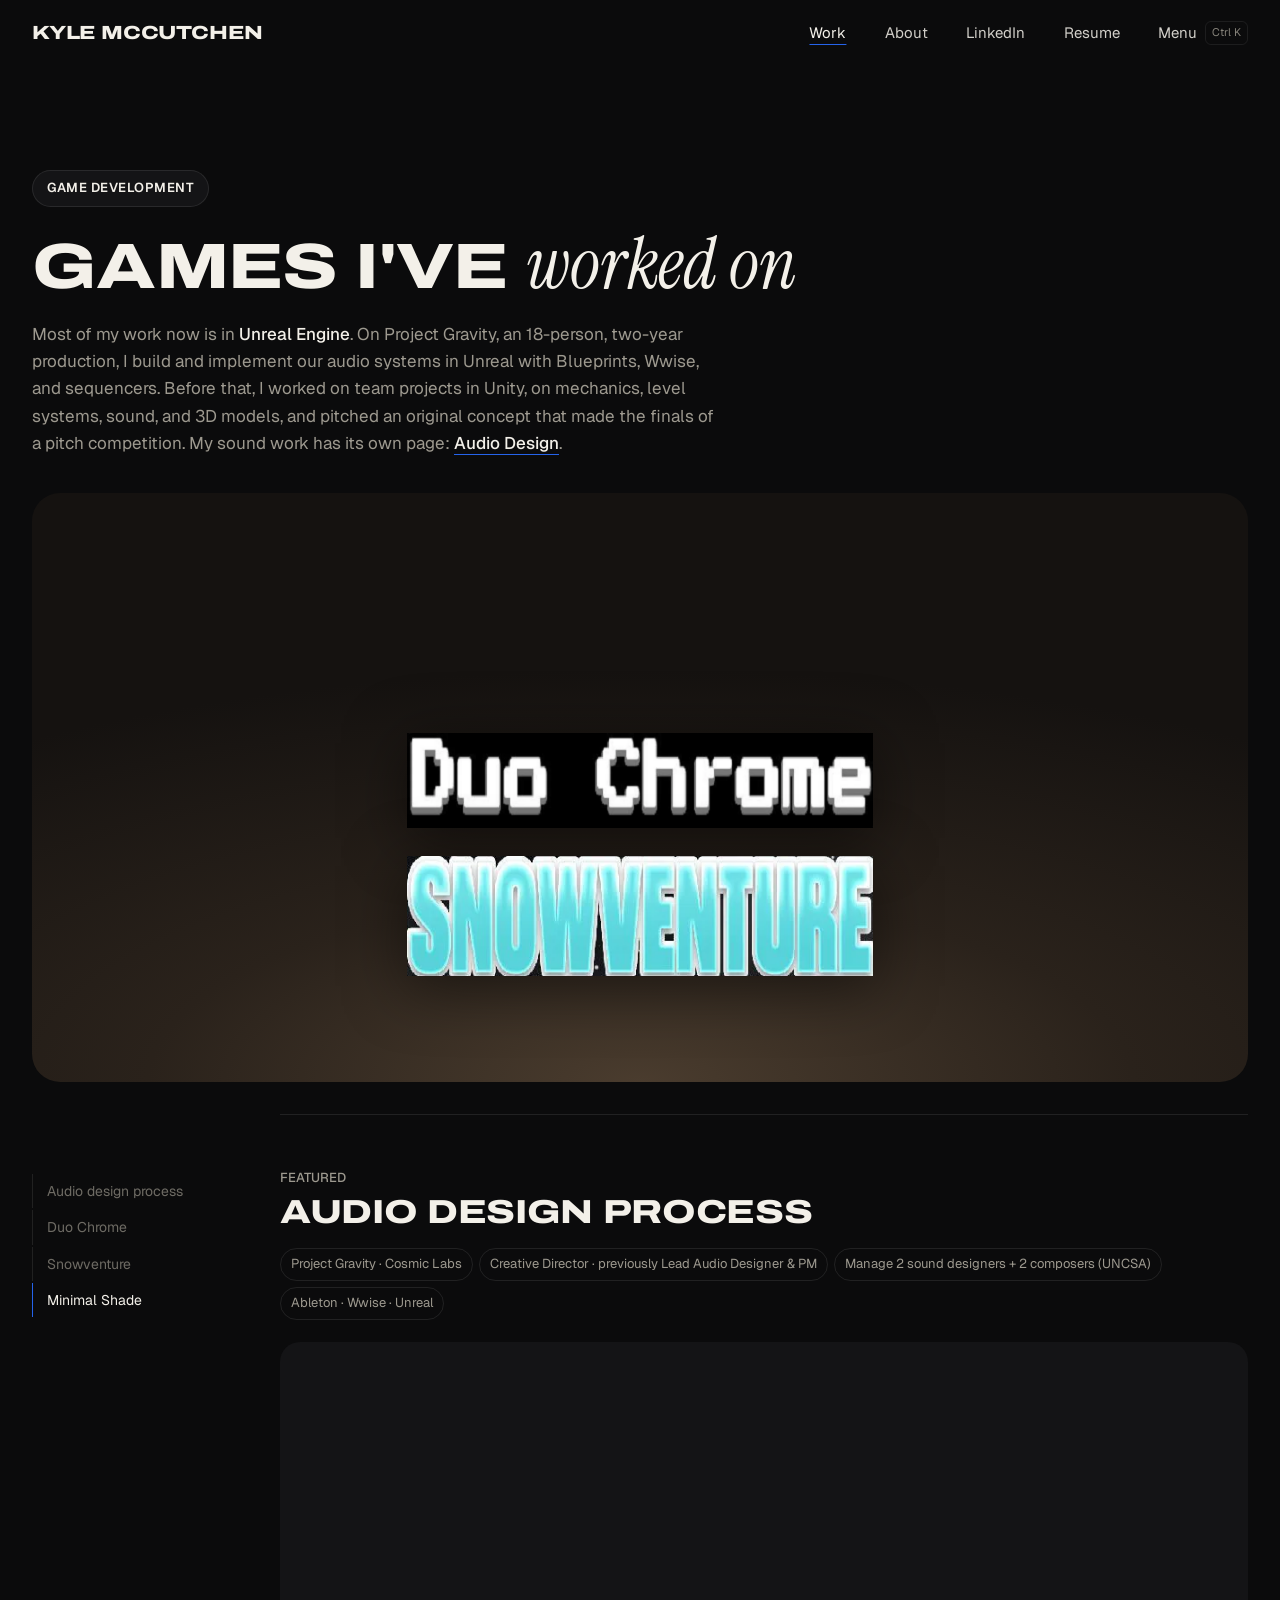
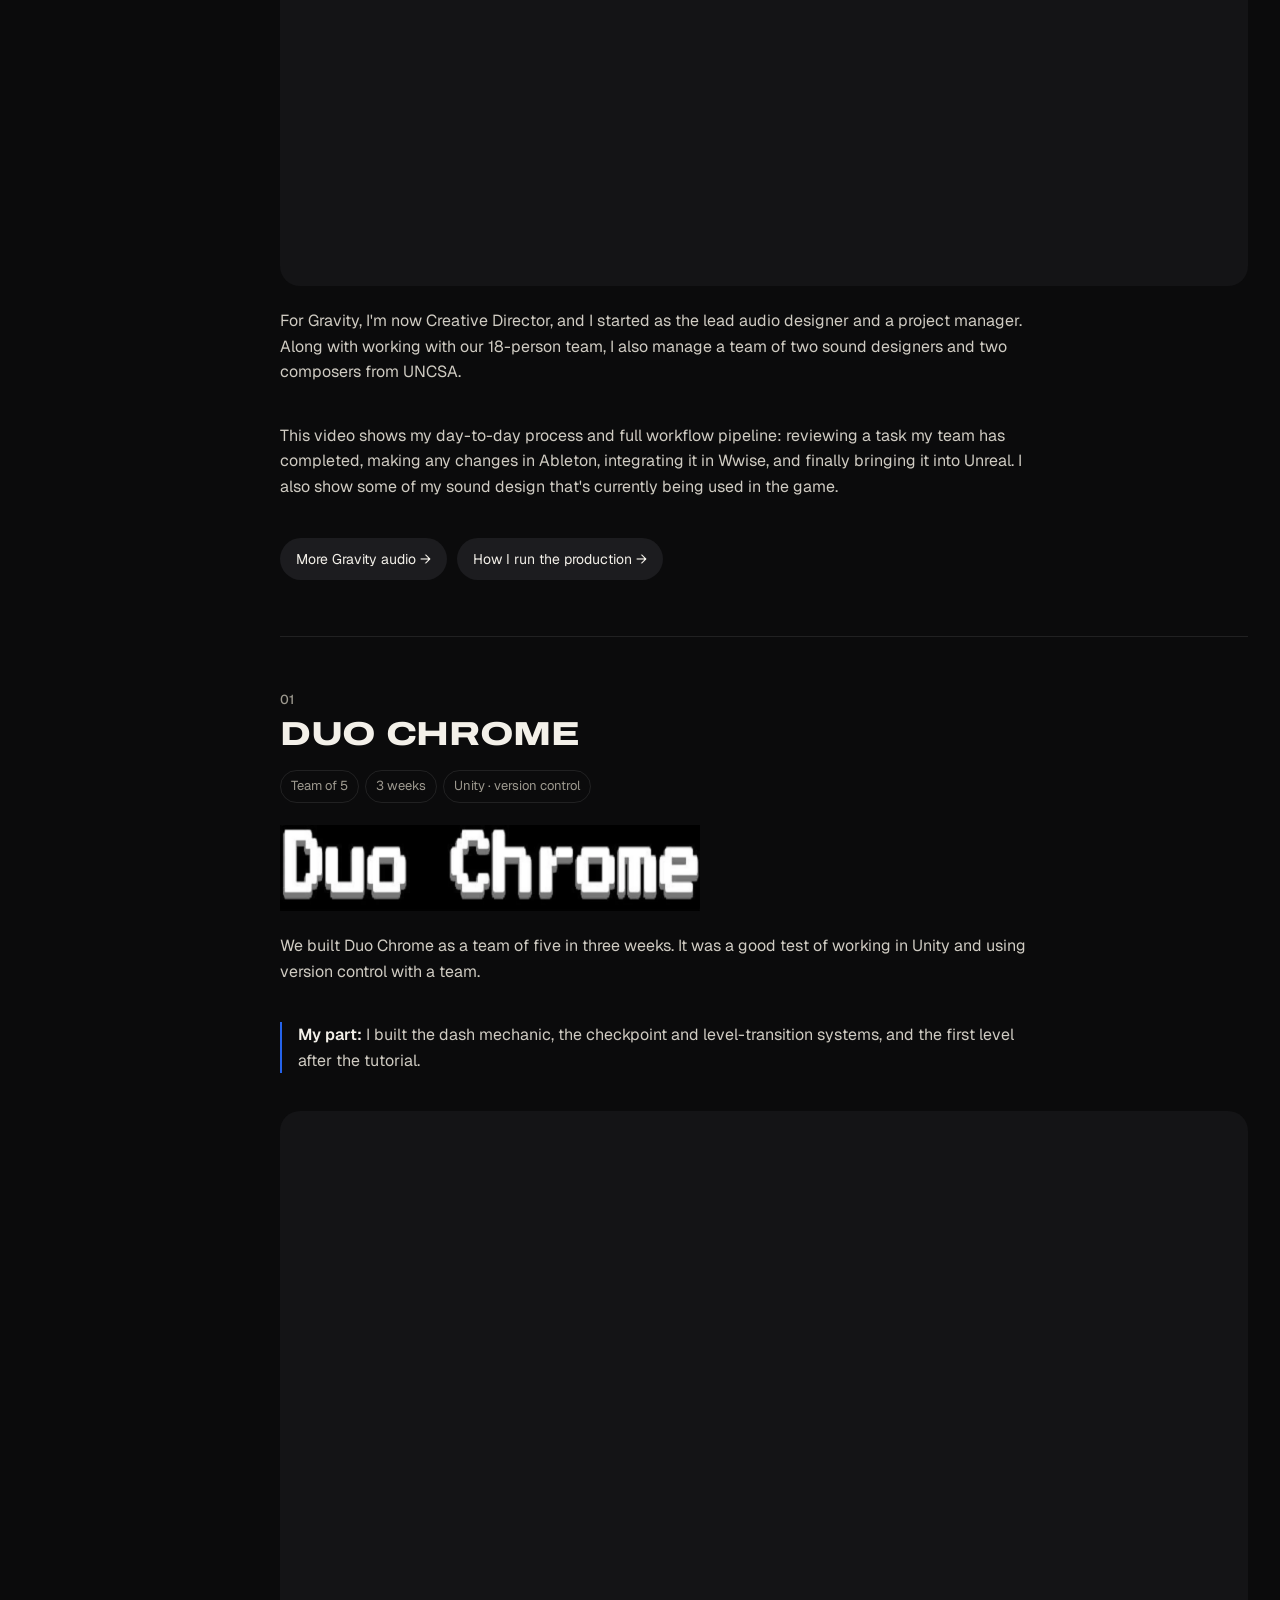
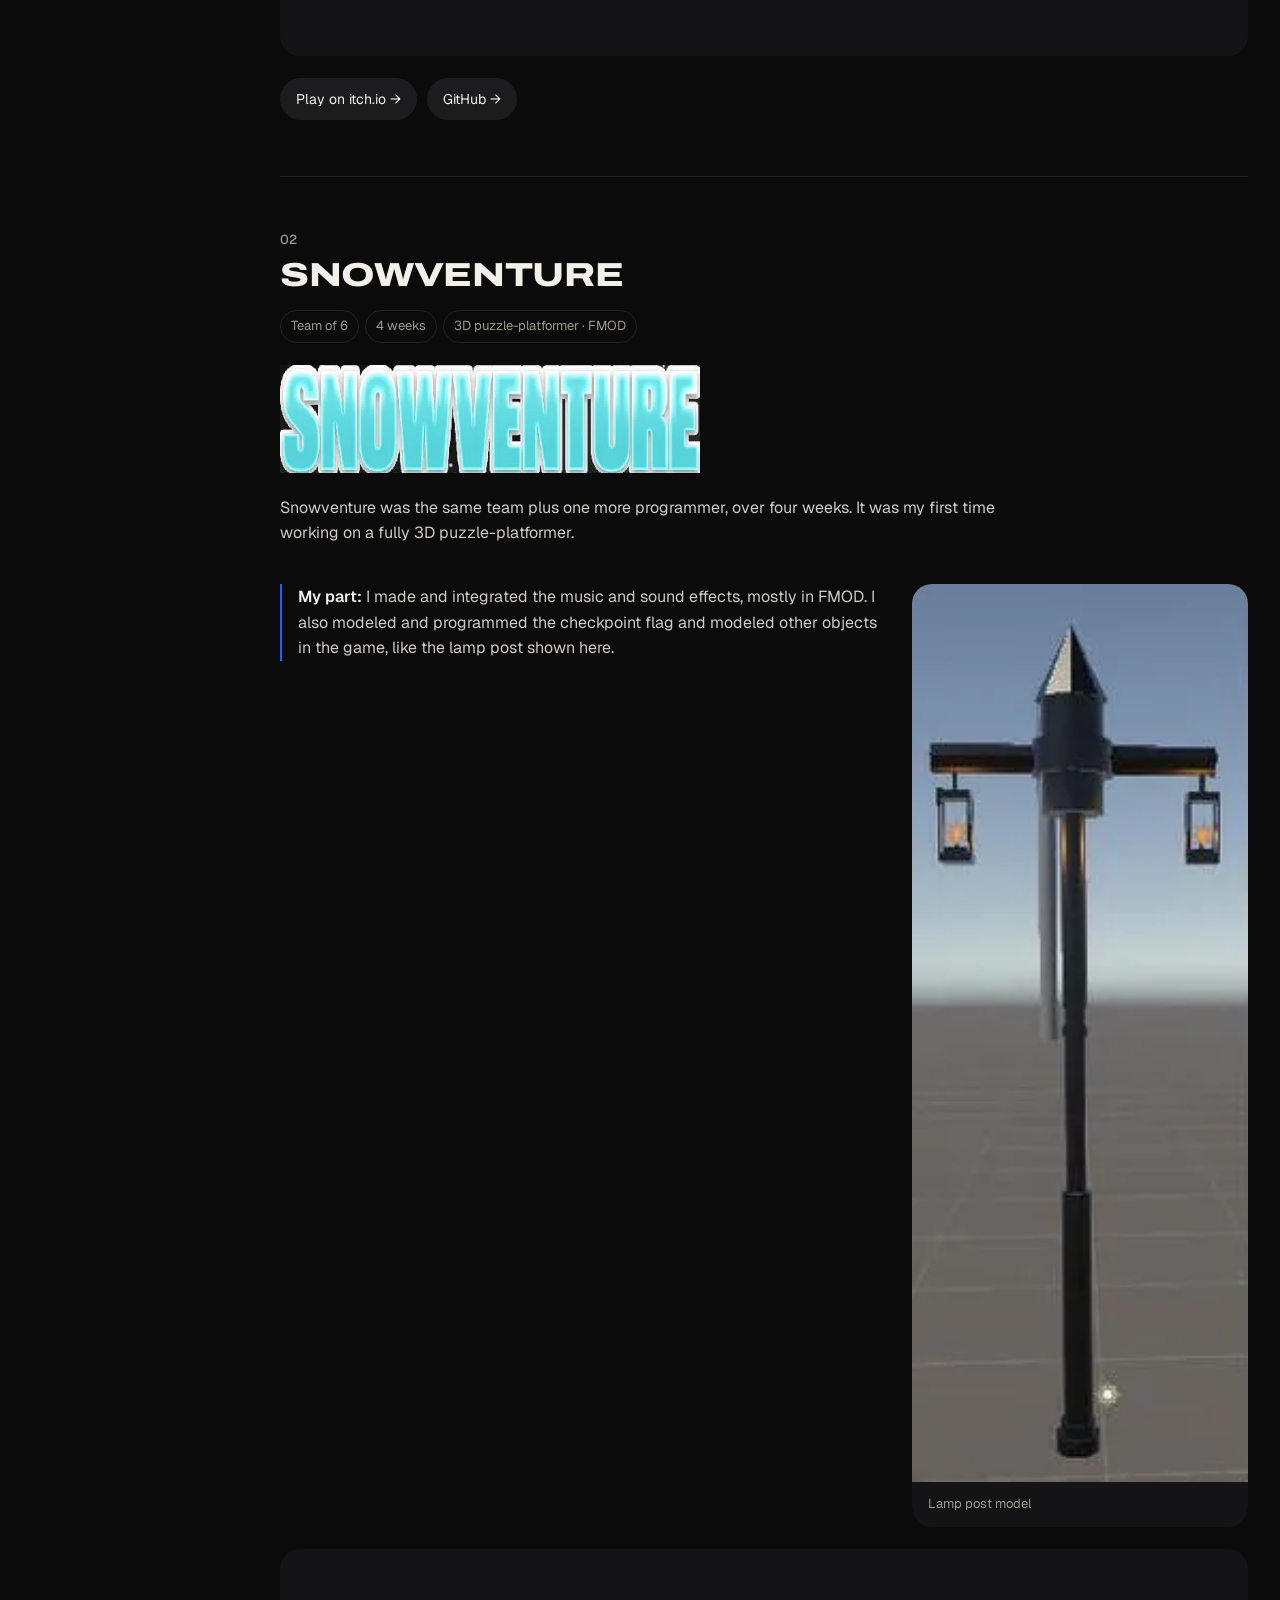
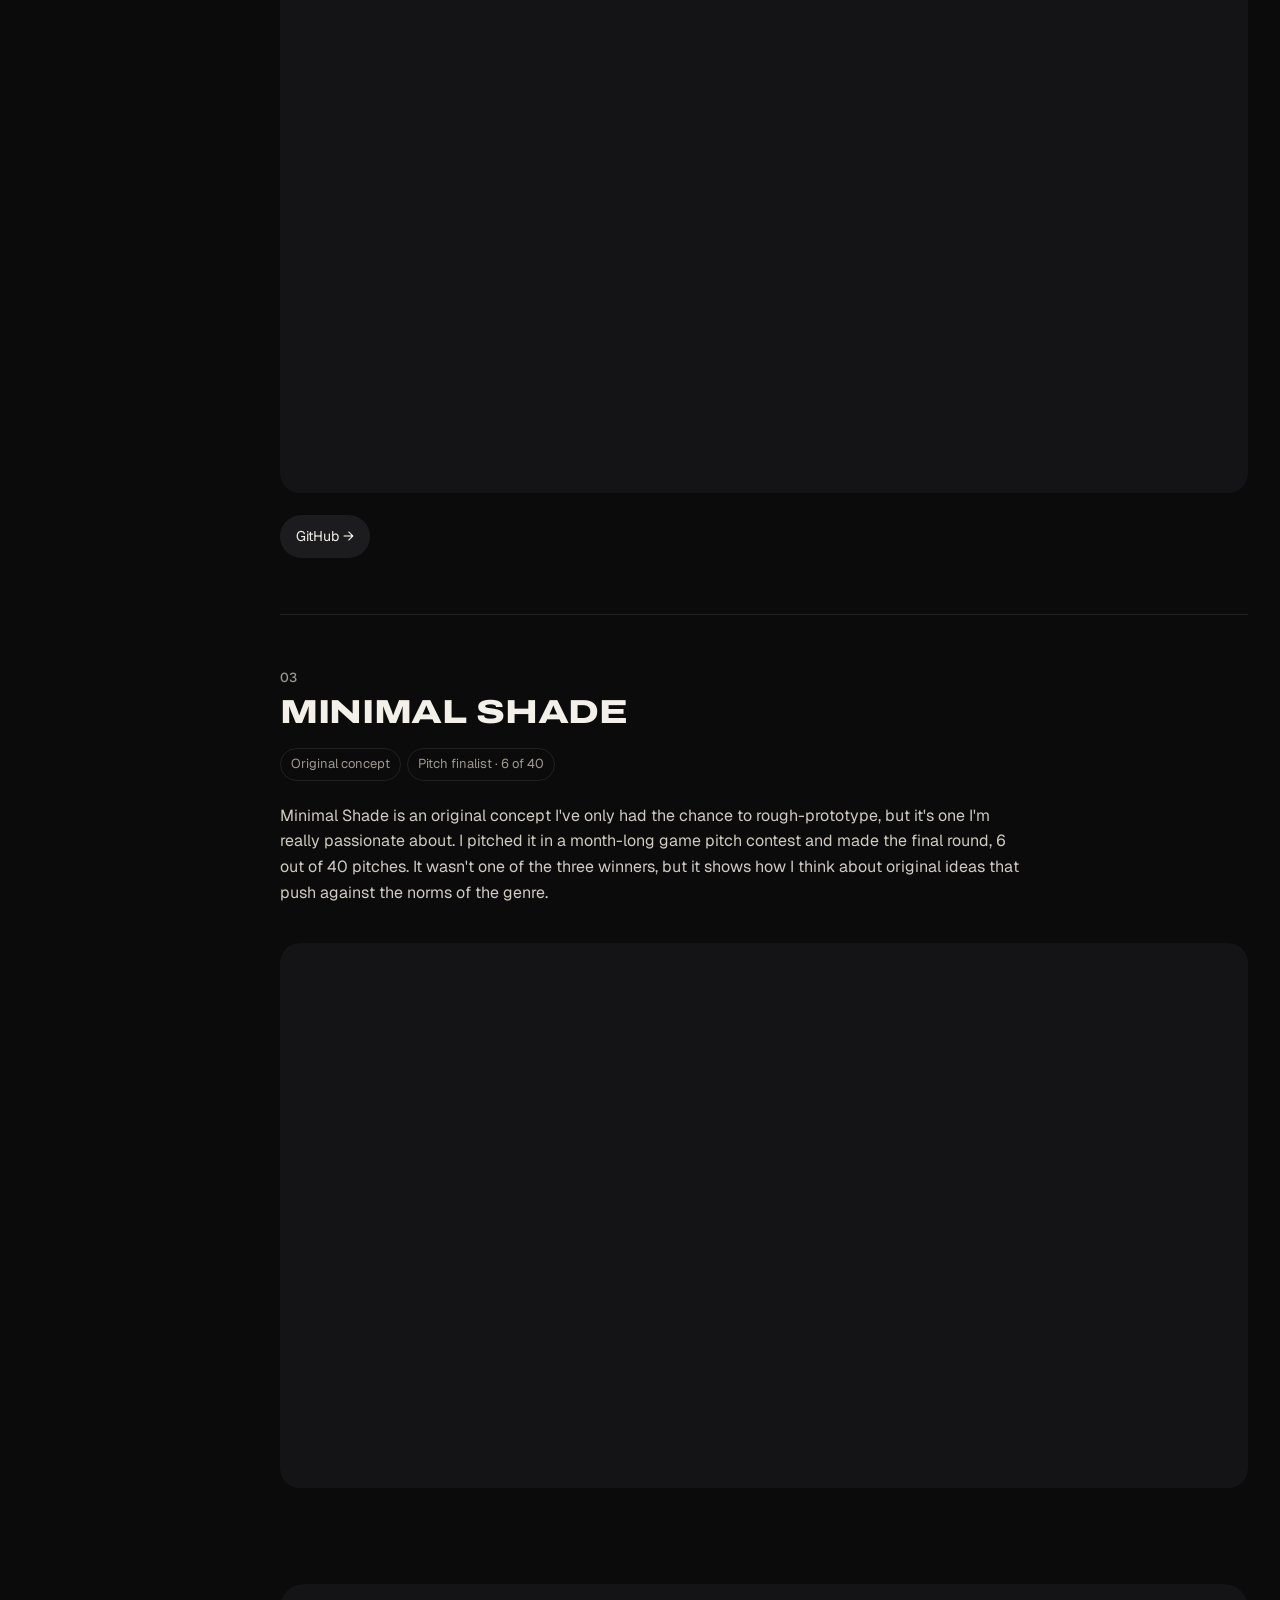
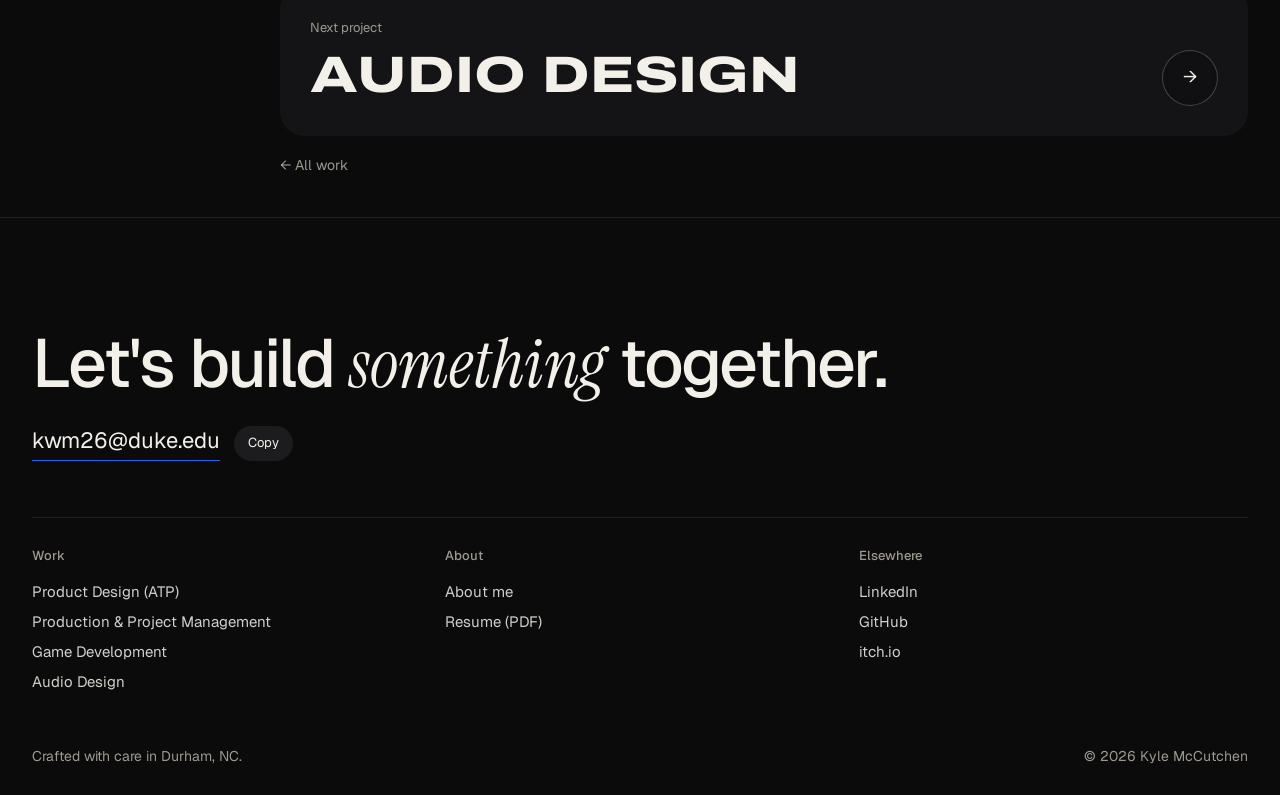
==== commit a7ea4e59: "Case studies in new design: cover media, contents list, next project; command menu, live clock, inte" ====
--- a/game-dev/index.html
+++ b/game-dev/index.html
@@ -20,7 +20,7 @@
 <link rel="preconnect" href="https://fonts.googleapis.com">
 <link rel="preconnect" href="https://fonts.gstatic.com" crossorigin>
 <link href="https://fonts.googleapis.com/css2?family=Archivo:wdth,wght@62..125,100..900&family=Geist:wght@300..700&family=Instrument+Serif:ital@0;1&display=swap" rel="stylesheet">
-<link rel="stylesheet" href="../css/style.css?v=10">
+<link rel="stylesheet" href="../css/style.css?v=11">
 </head>
 <body>
 
@@ -28,14 +28,16 @@
   <a class="brand" href="../index.html">Kyle McCutchen</a>
   <nav><a class="active" href="../index.html#work">Work</a><a href="../about.html">About</a><a href="https://www.linkedin.com/in/kyle-mccutchen/" target="_blank" rel="noopener">LinkedIn</a><a href="../assets/Kyle_McCutchen_Resume.pdf" target="_blank" rel="noopener">Resume</a></nav>
 </div></header>
+<div class="progress" aria-hidden="true"><span></span></div>
 
-<section class="hero"><div class="wrap" style="padding-block:56px;">
-  <div class="tagbox">Game development</div>
+<section class="cs-top"><div class="wrap">
+  <span class="tagbox">Game development</span>
   <h1>Games I've <span class="flip">worked on</span></h1>
   <p class="bio">Most of my work now is in <strong>Unreal Engine</strong>. On Project Gravity, an 18-person, two-year production, I build and implement our audio systems in Unreal with Blueprints, Wwise, and sequencers. Before that, I worked on team projects in Unity, on mechanics, level systems, sound, and 3D models, and pitched an original concept that made the finals of a pitch competition. My sound work has its own page: <a href="audio.html"><strong>Audio Design</strong></a>.</p>
+  <div class="cs-cover stage"><div class="titles"><img src="../assets/img/duo-chrome-title.webp" alt="Duo Chrome"><img src="../assets/img/snowventure-title.webp" alt="Snowventure"></div></div>
 </div></section>
 
-<article class="cs-body"><div class="wrap">
+<article class="cs-body"><div class="wrap cs-layout"><aside class="toc" aria-label="On this page"></aside><div class="cs-main">
 
   <section class="cs-section">
     <div>
@@ -92,12 +94,10 @@
     </div>
   </section>
 
-  <div class="cs-next">
-    <a href="../index.html#work">← All work</a>
-    <a href="audio.html">Next: Audio Design →</a>
-  </div>
+  <a class="next-card" href="audio.html"><span class="label">Next project</span><span class="next-title">Audio Design</span><span class="card-arrow" aria-hidden="true">&rarr;</span></a>
+  <a class="back-link" href="../index.html#work">&larr; All work</a>
 
-</div></article>
+</div></div></article>
 
 <footer class="site-footer" id="contact"><div class="wrap">
   <p class="cta">Let's build <em>something</em> together.</p>
@@ -110,6 +110,6 @@
   <div class="foot-base"><span>Crafted with care in Durham, NC.</span><span>&copy; 2026 Kyle McCutchen</span></div>
 </div></footer>
 
-<script src="../js/site.js?v=5"></script>
+<script src="../js/site.js?v=6"></script>
 </body>
 </html>
--- a/css/style.css
+++ b/css/style.css
@@ -284,3 +284,95 @@
   *,*::before,*::after{animation:none !important;transition:none !important;}
   .reveal{opacity:1;transform:none;}
 }
+
+/* =========================================================
+   v2: case study template, interactions, command menu
+   ========================================================= */
+@view-transition{navigation:auto;}
+::view-transition-old(root),::view-transition-new(root){animation-duration:.35s;}
+
+/* case study top + cover */
+.cs-top{padding:clamp(120px,14vw,170px) 0 8px;}
+.cs-top .tagbox{margin-bottom:22px;}
+.cs-top h1{font-family:var(--display);font-stretch:125%;font-weight:800;text-transform:uppercase;letter-spacing:-.01em;font-size:clamp(32px,5vw,68px);line-height:.98;max-width:20ch;margin:0 0 22px;}
+.cs-top h1 .flip{font-family:var(--serif);font-style:italic;font-weight:400;text-transform:none;font-stretch:100%;letter-spacing:0;font-size:1.12em;}
+.cs-top .bio{max-width:62ch;color:var(--muted);font-size:17px;margin-bottom:36px;}
+.cs-top .bio strong{color:var(--text);font-weight:500;}
+.cs-top .bio a{border-bottom:1px solid var(--accent);}
+.cs-cover{position:relative;height:clamp(300px,46vw,600px);border-radius:28px;overflow:hidden;animation:rise .9s cubic-bezier(.2,.7,.2,1) .25s both;}
+.cs-cover .screen{left:10%;right:10%;bottom:-10%;}
+.cs-cover .screen.desk{left:6%;right:30%;bottom:-6%;}
+.cs-cover .phone{left:auto;right:9%;transform:none;width:min(24%,250px);bottom:-14%;}
+.cs-cover .titles{inset:auto 10% 18% 10%;gap:28px;}
+.cs-cover .titles img{width:48%;}
+.cs-cover .wave{height:46%;}
+.cs-top .tagbox,.cs-top h1,.cs-top .bio{animation:rise .8s cubic-bezier(.2,.7,.2,1) both;}
+.cs-top h1{animation-delay:.06s;}.cs-top .bio{animation-delay:.14s;}
+@media (max-width:700px){
+  .cs-cover{height:300px;}
+  .cs-cover .screen{left:5%;right:5%;bottom:auto;top:16%;}
+  .cs-cover .screen.desk{right:4%;left:4%;bottom:auto;top:16%;}
+  .cs-cover .phone{width:34%;right:6%;}
+  .cs-cover .titles img{width:70%;}
+}
+
+/* layout with sticky contents list */
+.cs-layout{display:grid;grid-template-columns:200px minmax(0,1fr);gap:48px;}
+.toc{position:sticky;top:96px;align-self:start;padding-top:60px;display:grid;gap:2px;}
+.toc a{font-size:14px;color:var(--faint);padding:6px 0 6px 14px;border-left:1px solid var(--line);transition:color .2s ease,border-color .2s ease;}
+.toc a:hover{color:var(--text);}
+.toc a.on{color:var(--text);border-left-color:var(--accent);}
+.cs-main{min-width:0;}
+.cs-main .cs-section{display:block;}
+.cs-main .cs-section > div:first-child,.cs-main .cs-section > h2{margin-bottom:22px;}
+.cs-main .cs-section h2{font-size:clamp(22px,2.6vw,34px);}
+@media (max-width:980px){.cs-layout{grid-template-columns:minmax(0,1fr);gap:0;}.toc{display:none;}}
+
+/* reading progress */
+.progress{position:fixed;left:0;right:0;top:0;height:2px;z-index:60;pointer-events:none;}
+.progress span{display:block;height:100%;width:100%;background:var(--accent);transform-origin:0 50%;transform:scaleX(0);}
+
+/* next project */
+.next-card{position:relative;display:flex;flex-direction:column;gap:10px;margin-top:40px;padding:34px 30px;border-radius:24px;background:var(--surface);overflow:hidden;transition:background .3s ease;}
+.next-card .label{color:var(--muted);}
+.next-card .next-title{font-family:var(--display);font-stretch:125%;font-weight:800;text-transform:uppercase;font-size:clamp(26px,4vw,52px);line-height:1;max-width:85%;}
+.next-card .card-arrow{top:auto;bottom:30px;right:30px;width:56px;height:56px;}
+.next-card:hover{background:var(--accent);}
+.next-card:hover .label{color:rgba(255,255,255,.8);}
+.next-card:hover .card-arrow{background:#fff;color:var(--accent);border-color:#fff;}
+.back-link{display:inline-block;margin-top:18px;color:var(--muted);font-size:14px;}
+.back-link:hover{color:var(--text);}
+
+/* hero niceties */
+.hero-portrait{perspective:1200px;}
+.hero-portrait img{transition:transform .5s cubic-bezier(.2,.7,.2,1);will-change:transform;}
+.local-time{color:var(--muted);}
+
+/* header menu button */
+.menu-btn{display:inline-flex;align-items:center;gap:8px;background:none;border:0;color:var(--text);font:inherit;font-size:15px;opacity:.86;cursor:pointer;padding:0;}
+.menu-btn:hover{opacity:1;}
+.menu-btn kbd{font-family:var(--sans);font-size:11px;color:var(--muted);border:1px solid var(--line);border-radius:6px;padding:2px 6px;}
+@media (max-width:560px){.menu-btn kbd{display:none;}}
+
+/* command menu */
+.cmdk{position:fixed;inset:0;z-index:100;display:none;align-items:flex-start;justify-content:center;padding:14vh 16px 16px;background:rgba(5,5,6,.6);backdrop-filter:blur(6px);-webkit-backdrop-filter:blur(6px);}
+.cmdk.open{display:flex;animation:fade .18s ease;}
+@keyframes fade{from{opacity:0;}to{opacity:1;}}
+.cmdk-box{width:min(560px,100%);background:#121214;border:1px solid var(--line);border-radius:18px;box-shadow:0 30px 80px rgba(0,0,0,.6);overflow:hidden;animation:pop .2s cubic-bezier(.2,.7,.2,1);}
+@keyframes pop{from{transform:translateY(8px) scale(.98);opacity:0;}to{transform:none;opacity:1;}}
+.cmdk input{width:100%;background:transparent;border:0;border-bottom:1px solid var(--line);color:var(--text);font:inherit;font-size:17px;padding:18px 20px;outline:none;}
+.cmdk input::placeholder{color:var(--faint);}
+.cmdk ul{list-style:none;margin:0;padding:8px;max-height:min(52vh,420px);overflow:auto;}
+.cmdk li{display:flex;justify-content:space-between;align-items:center;gap:12px;padding:11px 12px;border-radius:10px;cursor:pointer;font-size:15px;}
+.cmdk li small{color:var(--faint);font-size:12px;}
+.cmdk li.sel{background:var(--surface-2);}
+.cmdk li.sel small{color:var(--muted);}
+.cmdk .group{padding:10px 12px 4px;font-size:12px;color:var(--faint);cursor:default;}
+.cmdk-foot{display:flex;gap:14px;padding:10px 16px;border-top:1px solid var(--line);font-size:12px;color:var(--faint);}
+
+/* toast + copy */
+.copy-btn{margin-left:14px;background:var(--surface-2);color:var(--text);border:0;border-radius:999px;font:inherit;font-size:13px;padding:7px 14px;cursor:pointer;vertical-align:middle;transition:background .2s ease;}
+.copy-btn:hover{background:var(--accent);}
+.toast{position:fixed;left:50%;bottom:28px;transform:translate(-50%,20px);opacity:0;z-index:120;background:var(--text);color:var(--bg);font-size:14px;font-weight:500;padding:10px 18px;border-radius:999px;transition:opacity .25s ease,transform .25s ease;pointer-events:none;}
+.toast.show{opacity:1;transform:translate(-50%,0);}
+@media (prefers-reduced-motion:reduce){.hero-portrait img{transition:none;}}
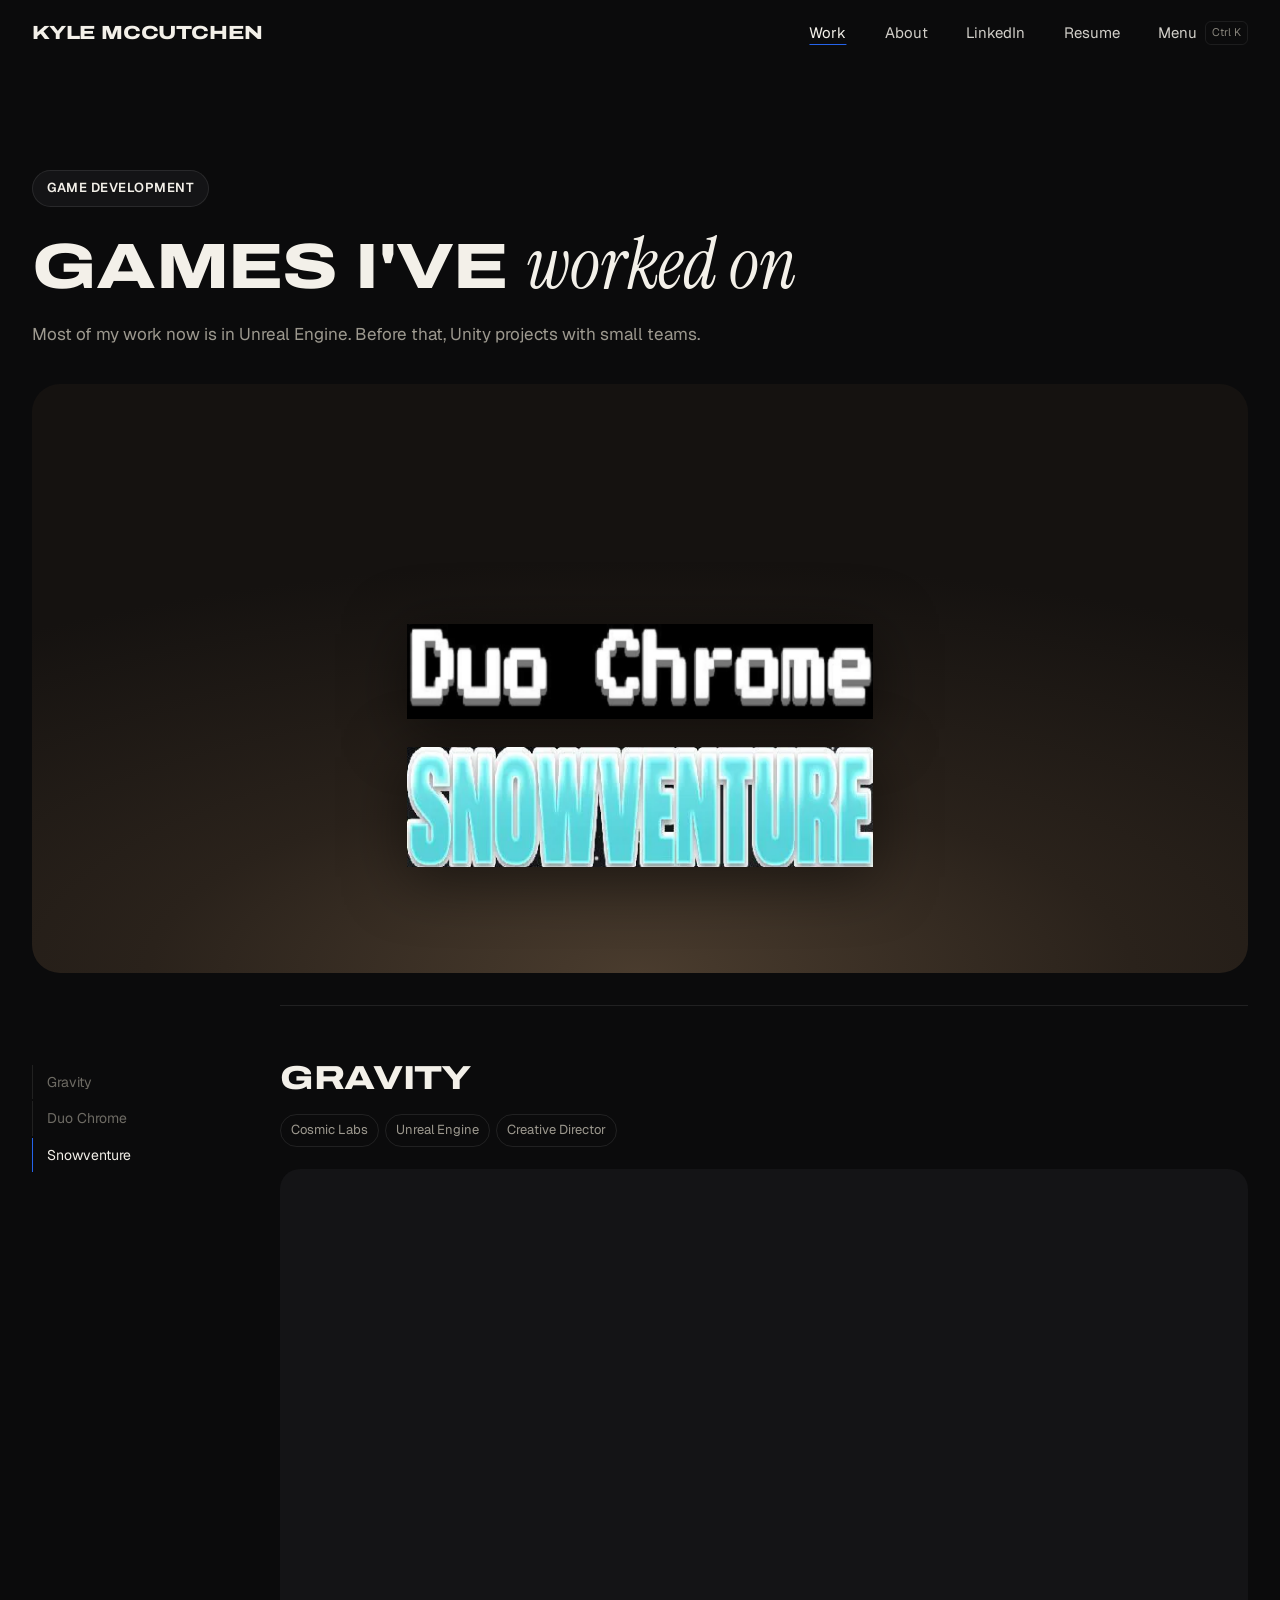
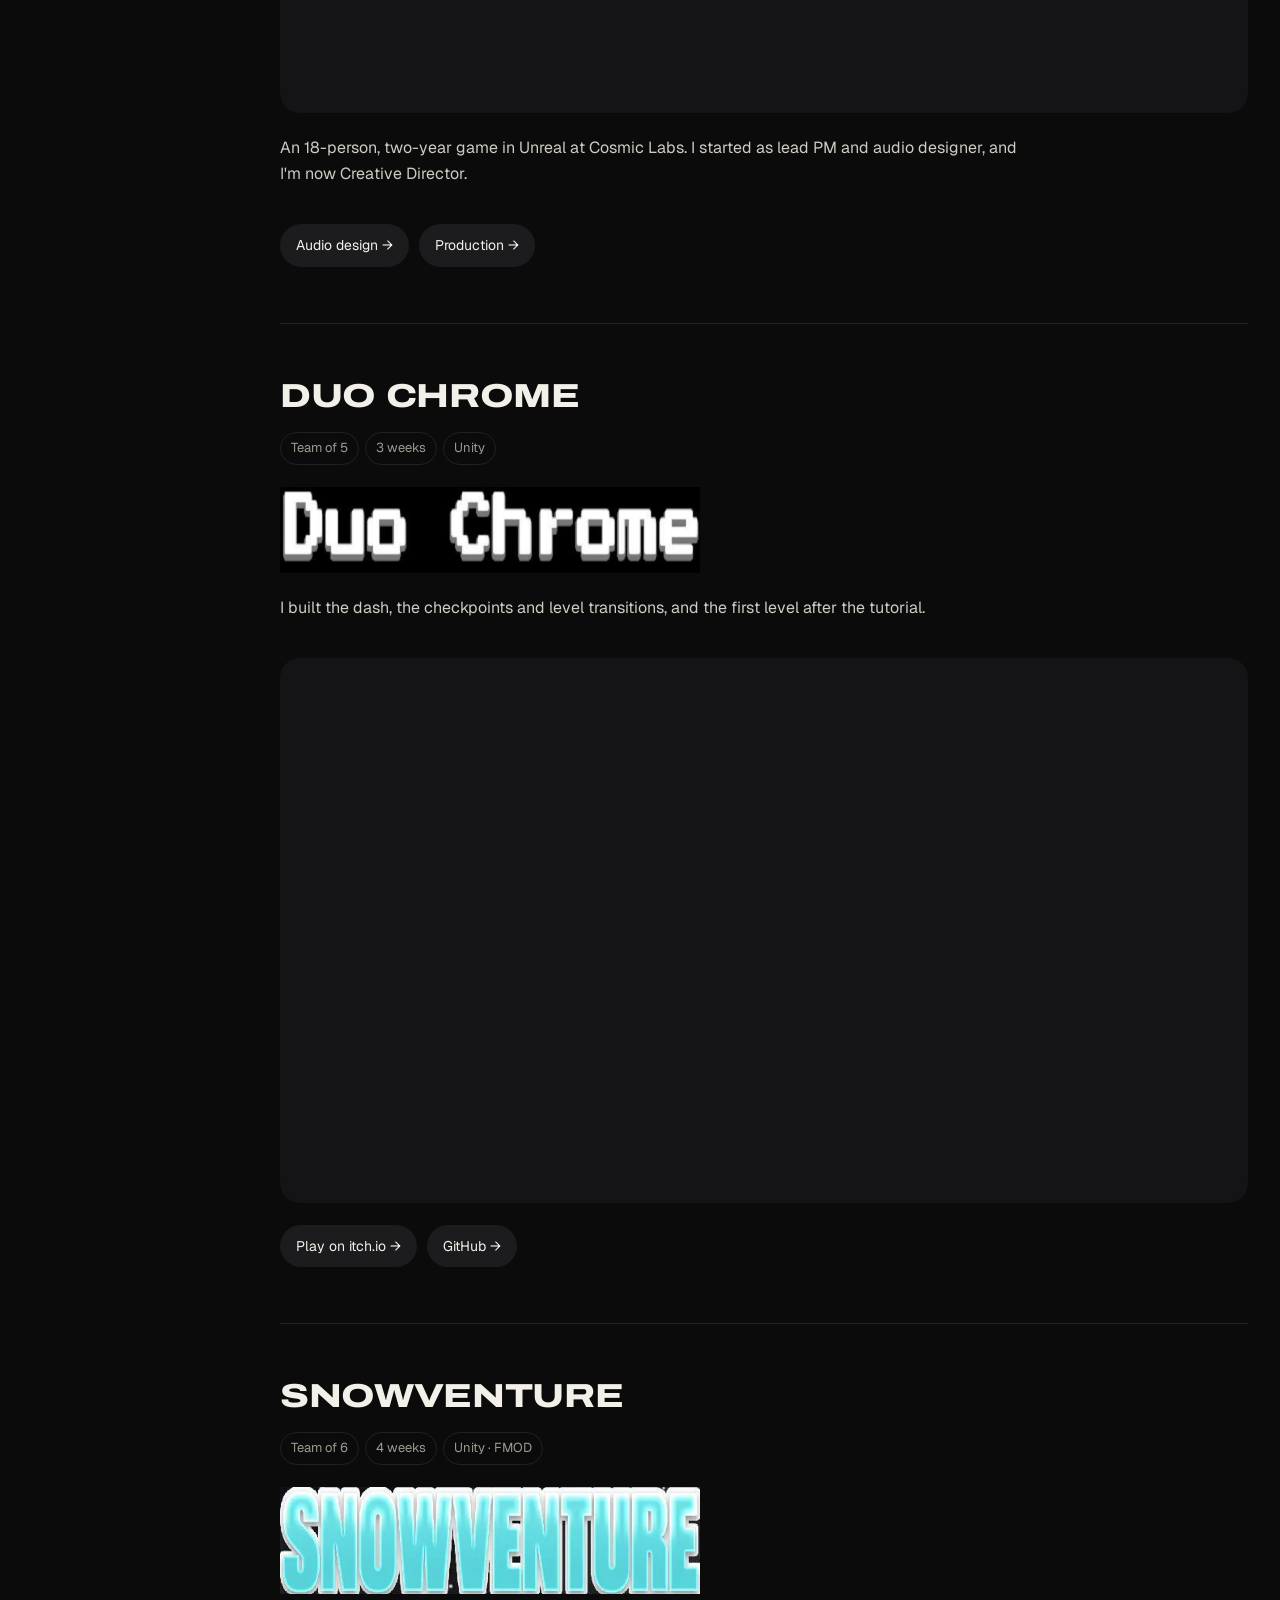
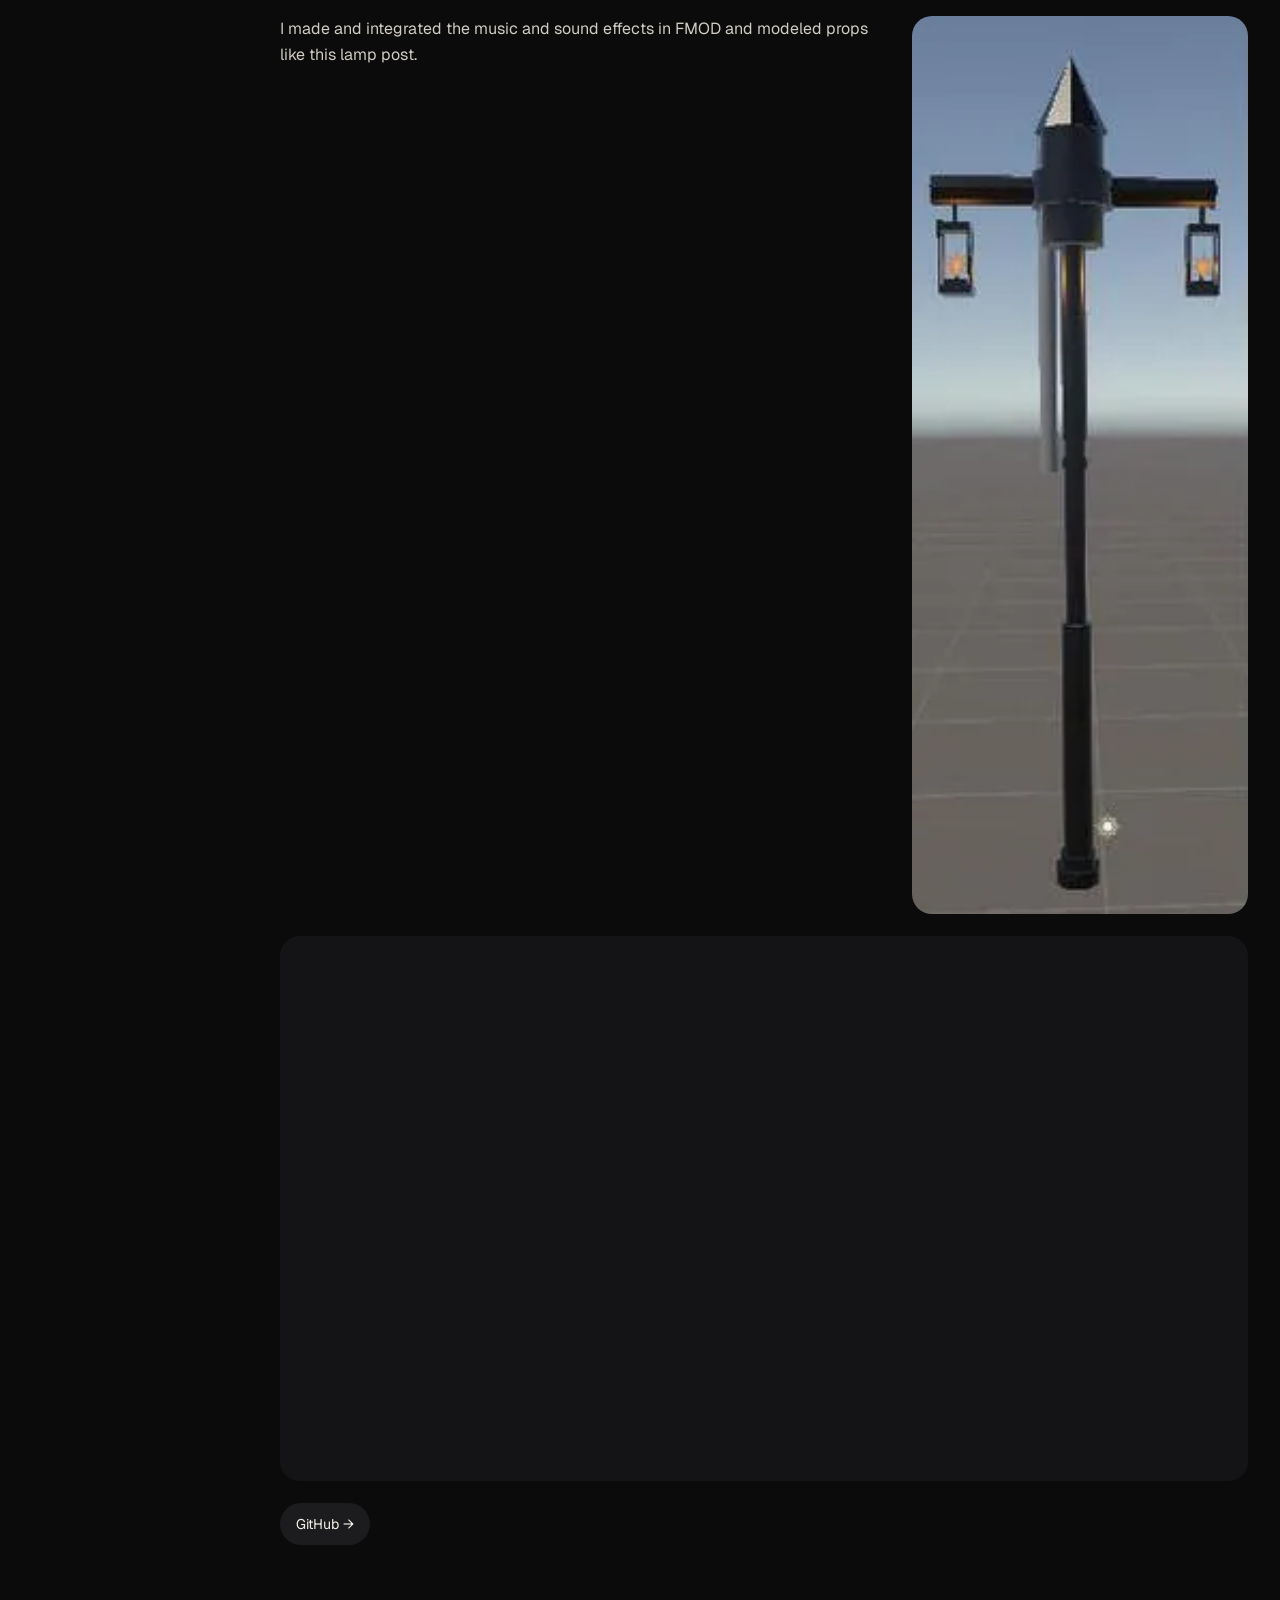
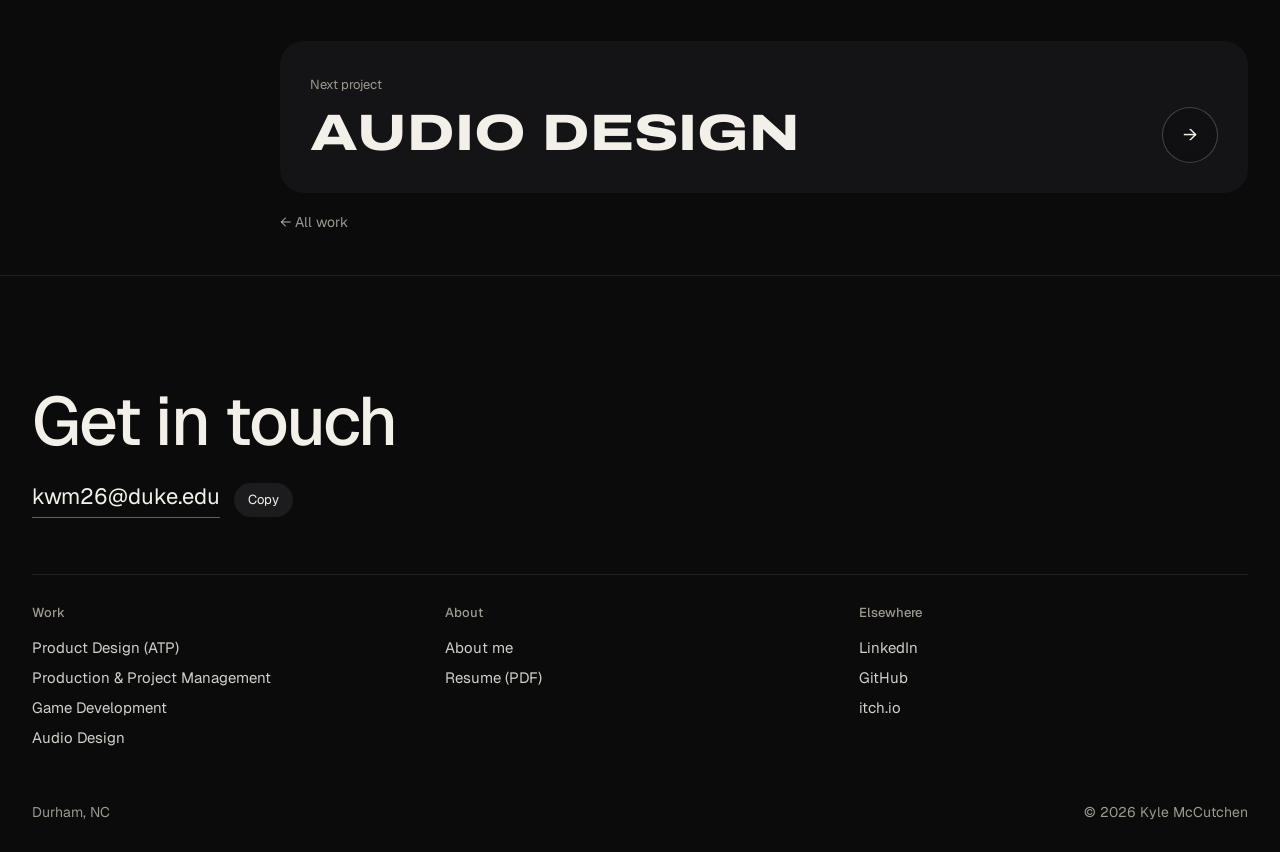
==== commit 4d914bea: "Cut copy way down in Kyle's voice; remove Minimal Shade; Audio Design naming; AI as tools not narrat" ====
--- a/game-dev/index.html
+++ b/game-dev/index.html
@@ -4,14 +4,14 @@
 <meta charset="utf-8">
 <meta name="viewport" content="width=device-width, initial-scale=1">
 <title>Game Development — Kyle McCutchen</title>
-<meta name="description" content="Game development work by Kyle McCutchen: Duo Chrome, Snowventure, and the Minimal Shade pitch.">
+<meta name="description" content="Game development work by Kyle McCutchen: Gravity, Duo Chrome, and Snowventure.">
 <link rel="icon" href="../assets/img/favicon.svg" type="image/svg+xml">
 <link rel="apple-touch-icon" href="../assets/img/apple-touch-icon.png">
 <meta name="theme-color" content="#0B0B0C">
 <meta property="og:type" content="website">
 <meta property="og:site_name" content="Kyle McCutchen">
 <meta property="og:title" content="Game Development — Kyle McCutchen">
-<meta property="og:description" content="Game development work by Kyle McCutchen: Duo Chrome, Snowventure, and the Minimal Shade pitch.">
+<meta property="og:description" content="Game development work by Kyle McCutchen: Gravity, Duo Chrome, and Snowventure.">
 <meta property="og:url" content="https://kwm26.github.io/portfolio/game-dev/index.html">
 <meta property="og:image" content="https://kwm26.github.io/portfolio/assets/img/og-image.png">
 <meta property="og:image:width" content="1200">
@@ -31,68 +31,34 @@
 <div class="progress" aria-hidden="true"><span></span></div>
 
 <section class="cs-top"><div class="wrap">
-  <span class="tagbox">Game development</span>
+  <span class="tagbox">Game Development</span>
   <h1>Games I've <span class="flip">worked on</span></h1>
-  <p class="bio">Most of my work now is in <strong>Unreal Engine</strong>. On Project Gravity, an 18-person, two-year production, I build and implement our audio systems in Unreal with Blueprints, Wwise, and sequencers. Before that, I worked on team projects in Unity, on mechanics, level systems, sound, and 3D models, and pitched an original concept that made the finals of a pitch competition. My sound work has its own page: <a href="audio.html"><strong>Audio Design</strong></a>.</p>
+  <p class="bio">Most of my work now is in Unreal Engine. Before that, Unity projects with small teams.</p>
   <div class="cs-cover stage"><div class="titles"><img src="../assets/img/duo-chrome-title.webp" alt="Duo Chrome"><img src="../assets/img/snowventure-title.webp" alt="Snowventure"></div></div>
 </div></section>
 
 <article class="cs-body"><div class="wrap cs-layout"><aside class="toc" aria-label="On this page"></aside><div class="cs-main">
-
   <section class="cs-section">
-    <div>
-      <h2><span class="n">Featured</span>Audio design process</h2>
-      <ul class="meta-list"><li>Project Gravity · Cosmic Labs</li><li>Creative Director · previously Lead Audio Designer &amp; PM</li><li>Manage 2 sound designers + 2 composers (UNCSA)</li><li>Ableton · Wwise · Unreal</li></ul>
-    </div>
+    <div><h2>Gravity</h2><ul class="meta-list"><li>Cosmic Labs</li><li>Unreal Engine</li><li>Creative Director</li></ul></div>
     <div class="proj-stack">
-      <div class="yt"><iframe src="https://www.youtube-nocookie.com/embed/L_uDEit0hL8?rel=0" title="Audio design process" loading="lazy" allow="accelerometer; encrypted-media; gyroscope; picture-in-picture; fullscreen" allowfullscreen></iframe></div>
-      <p>For Gravity, I'm now Creative Director, and I started as the lead audio designer and a project manager. Along with working with our 18-person team, I also manage a team of two sound designers and two composers from UNCSA.</p>
-      <p>This video shows my day-to-day process and full workflow pipeline: reviewing a task my team has completed, making any changes in Ableton, integrating it in Wwise, and finally bringing it into Unreal. I also show some of my sound design that's currently being used in the game.</p>
-      <div class="linkrow"><a href="audio.html">More Gravity audio</a><a href="../production.html">How I run the production</a></div>
+      <div class="yt"><iframe src="https://www.youtube-nocookie.com/embed/L_uDEit0hL8?rel=0" title="Audio design process" loading="lazy" allow="accelerometer; encrypted-media; gyroscope; picture-in-picture; fullscreen" allowfullscreen></iframe></div><p>An 18-person, two-year game in Unreal at Cosmic Labs. I started as lead PM and audio designer, and I'm now Creative Director.</p><div class="linkrow"><a href="audio.html">Audio design</a><a href="../production.html">Production</a></div>
     </div>
   </section>
 
   <section class="cs-section">
-    <div>
-      <h2><span class="n">01</span>Duo Chrome</h2>
-      <ul class="meta-list"><li>Team of 5</li><li>3 weeks</li><li>Unity · version control</li></ul>
-    </div>
+    <div><h2>Duo Chrome</h2><ul class="meta-list"><li>Team of 5</li><li>3 weeks</li><li>Unity</li></ul></div>
     <div class="proj-stack">
-      <img class="proj-title-img" src="../assets/img/duo-chrome-title.webp" alt="Duo Chrome title art" width="542" height="111">
-      <p>We built Duo Chrome as a team of five in three weeks. It was a good test of working in Unity and using version control with a team.</p>
-      <p class="role-line"><strong>My part:</strong> I built the dash mechanic, the checkpoint and level-transition systems, and the first level after the tutorial.</p>
-      <div class="yt"><iframe src="https://www.youtube-nocookie.com/embed/HxY6oPc4MoE?rel=0" title="Duo Chrome gameplay" loading="lazy" allow="accelerometer; encrypted-media; gyroscope; picture-in-picture; fullscreen" allowfullscreen></iframe></div>
-      <div class="linkrow"><a href="https://kylemccw.itch.io/duo-chrome" target="_blank" rel="noopener">Play on itch.io</a><a href="https://github.com/kwm26/Duo-Chrome" target="_blank" rel="noopener">GitHub</a></div>
+      <img class="proj-title-img" src="../assets/img/duo-chrome-title.webp" alt="Duo Chrome title art" width="542" height="111"><p>I built the dash, the checkpoints and level transitions, and the first level after the tutorial.</p><div class="yt"><iframe src="https://www.youtube-nocookie.com/embed/HxY6oPc4MoE?rel=0" title="Duo Chrome gameplay" loading="lazy" allow="accelerometer; encrypted-media; gyroscope; picture-in-picture; fullscreen" allowfullscreen></iframe></div><div class="linkrow"><a href="https://kylemccw.itch.io/duo-chrome" target="_blank" rel="noopener">Play on itch.io</a><a href="https://github.com/kwm26/Duo-Chrome" target="_blank" rel="noopener">GitHub</a></div>
     </div>
   </section>
 
   <section class="cs-section">
-    <div>
-      <h2><span class="n">02</span>Snowventure</h2>
-      <ul class="meta-list"><li>Team of 6</li><li>4 weeks</li><li>3D puzzle-platformer · FMOD</li></ul>
-    </div>
+    <div><h2>Snowventure</h2><ul class="meta-list"><li>Team of 6</li><li>4 weeks</li><li>Unity · FMOD</li></ul></div>
     <div class="proj-stack">
-      <img class="proj-title-img" src="../assets/img/snowventure-title.webp" alt="Snowventure title art" width="519" height="133">
-      <p>Snowventure was the same team plus one more programmer, over four weeks. It was my first time working on a fully 3D puzzle-platformer.</p>
-      <div class="side-by-side">
-        <p class="role-line"><strong>My part:</strong> I made and integrated the music and sound effects, mostly in FMOD. I also modeled and programmed the checkpoint flag and modeled other objects in the game, like the lamp post shown here.</p>
-        <figure class="shot"><img src="../assets/img/snowventure-lamp-model.webp" alt="Lamp post 3D model from Snowventure" width="157" height="420" loading="lazy"><figcaption>Lamp post model</figcaption></figure>
-      </div>
-      <div class="yt"><iframe src="https://www.youtube-nocookie.com/embed/1xxd3UNAjl4?rel=0" title="Snowventure gameplay" loading="lazy" allow="accelerometer; encrypted-media; gyroscope; picture-in-picture; fullscreen" allowfullscreen></iframe></div>
-      <div class="linkrow"><a href="https://github.com/kwm26/Snowventure" target="_blank" rel="noopener">GitHub</a></div>
+      <img class="proj-title-img" src="../assets/img/snowventure-title.webp" alt="Snowventure title art" width="519" height="133"><div class="side-by-side"><p>I made and integrated the music and sound effects in FMOD and modeled props like this lamp post.</p><figure class="shot"><img src="../assets/img/snowventure-lamp-model.webp" alt="Lamp post 3D model from Snowventure" width="157" height="420" loading="lazy"></figure></div><div class="yt"><iframe src="https://www.youtube-nocookie.com/embed/1xxd3UNAjl4?rel=0" title="Snowventure gameplay" loading="lazy" allow="accelerometer; encrypted-media; gyroscope; picture-in-picture; fullscreen" allowfullscreen></iframe></div><div class="linkrow"><a href="https://github.com/kwm26/Snowventure" target="_blank" rel="noopener">GitHub</a></div>
     </div>
   </section>
 
-  <section class="cs-section">
-    <div>
-      <h2><span class="n">03</span>Minimal Shade</h2>
-      <ul class="meta-list"><li>Original concept</li><li>Pitch finalist · 6 of 40</li></ul>
-    </div>
-    <div class="proj-stack">
-      <p>Minimal Shade is an original concept I've only had the chance to rough-prototype, but it's one I'm really passionate about. I pitched it in a month-long game pitch contest and made the final round, 6 out of 40 pitches. It wasn't one of the three winners, but it shows how I think about original ideas that push against the norms of the genre.</p>
-      <div class="yt"><iframe src="https://www.youtube-nocookie.com/embed/q0xZ7B7bld4?rel=0" title="Minimal Shade pitch video" loading="lazy" allow="accelerometer; encrypted-media; gyroscope; picture-in-picture; fullscreen" allowfullscreen></iframe></div>
-    </div>
-  </section>
 
   <a class="next-card" href="audio.html"><span class="label">Next project</span><span class="next-title">Audio Design</span><span class="card-arrow" aria-hidden="true">&rarr;</span></a>
   <a class="back-link" href="../index.html#work">&larr; All work</a>
@@ -100,14 +66,14 @@
 </div></div></article>
 
 <footer class="site-footer" id="contact"><div class="wrap">
-  <p class="cta">Let's build <em>something</em> together.</p>
+  <p class="cta">Get in touch</p>
   <a class="mail" href="mailto:kwm26@duke.edu">kwm26@duke.edu</a>
   <div class="foot-cols">
     <div><h4>Work</h4><a href="../front-end.html">Product Design (ATP)</a><a href="../production.html">Production &amp; Project Management</a><a href="../game-dev/index.html">Game Development</a><a href="../game-dev/audio.html">Audio Design</a></div>
     <div><h4>About</h4><a href="../about.html">About me</a><a href="../assets/Kyle_McCutchen_Resume.pdf" target="_blank" rel="noopener">Resume (PDF)</a></div>
     <div><h4>Elsewhere</h4><a href="https://www.linkedin.com/in/kyle-mccutchen/" target="_blank" rel="noopener">LinkedIn</a><a href="https://github.com/kwm26" target="_blank" rel="noopener">GitHub</a><a href="https://kylemccw.itch.io/" target="_blank" rel="noopener">itch.io</a></div>
   </div>
-  <div class="foot-base"><span>Crafted with care in Durham, NC.</span><span>&copy; 2026 Kyle McCutchen</span></div>
+  <div class="foot-base"><span>Durham, NC</span><span>&copy; 2026 Kyle McCutchen</span></div>
 </div></footer>
 
 <script src="../js/site.js?v=6"></script>
--- a/css/style.css
+++ b/css/style.css
@@ -376,3 +376,12 @@
 .toast{position:fixed;left:50%;bottom:28px;transform:translate(-50%,20px);opacity:0;z-index:120;background:var(--text);color:var(--bg);font-size:14px;font-weight:500;padding:10px 18px;border-radius:999px;transition:opacity .25s ease,transform .25s ease;pointer-events:none;}
 .toast.show{opacity:1;transform:translate(-50%,0);}
 @media (prefers-reduced-motion:reduce){.hero-portrait img{transition:none;}}
+
+/* audio waveform: bars pulse like a live meter while the card is hovered or on screen */
+@keyframes meter{0%,100%{transform:scaleY(1);}50%{transform:scaleY(.45);}}
+.wave rect{transform-box:fill-box;transform-origin:center;}
+.c-audio:hover .wave rect,.cs-cover .wave rect{animation:meter 1.1s ease-in-out infinite;}
+.wave rect:nth-child(3n){animation-delay:-.2s !important;}
+.wave rect:nth-child(3n+1){animation-delay:-.55s !important;animation-duration:.9s !important;}
+.wave rect:nth-child(4n){animation-delay:-.8s !important;animation-duration:1.3s !important;}
+@media (prefers-reduced-motion:reduce){.wave rect{animation:none !important;}}
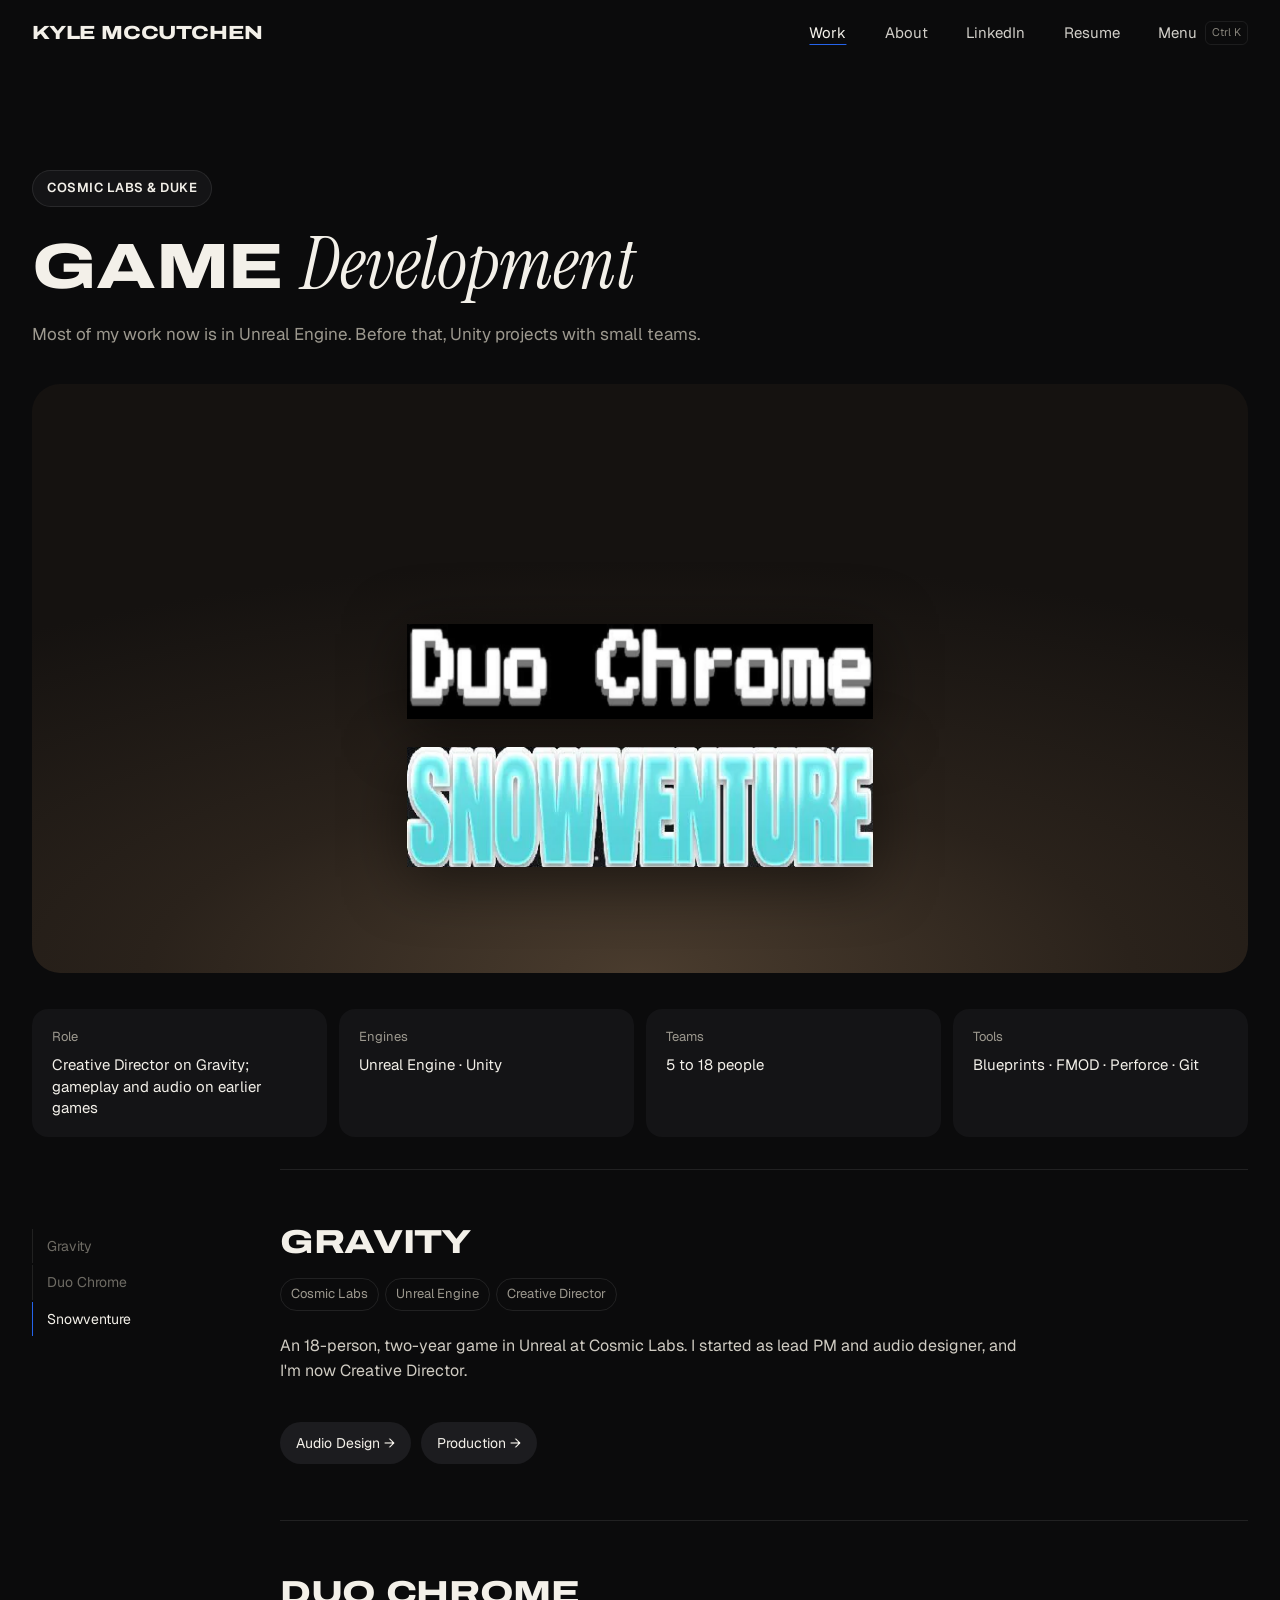
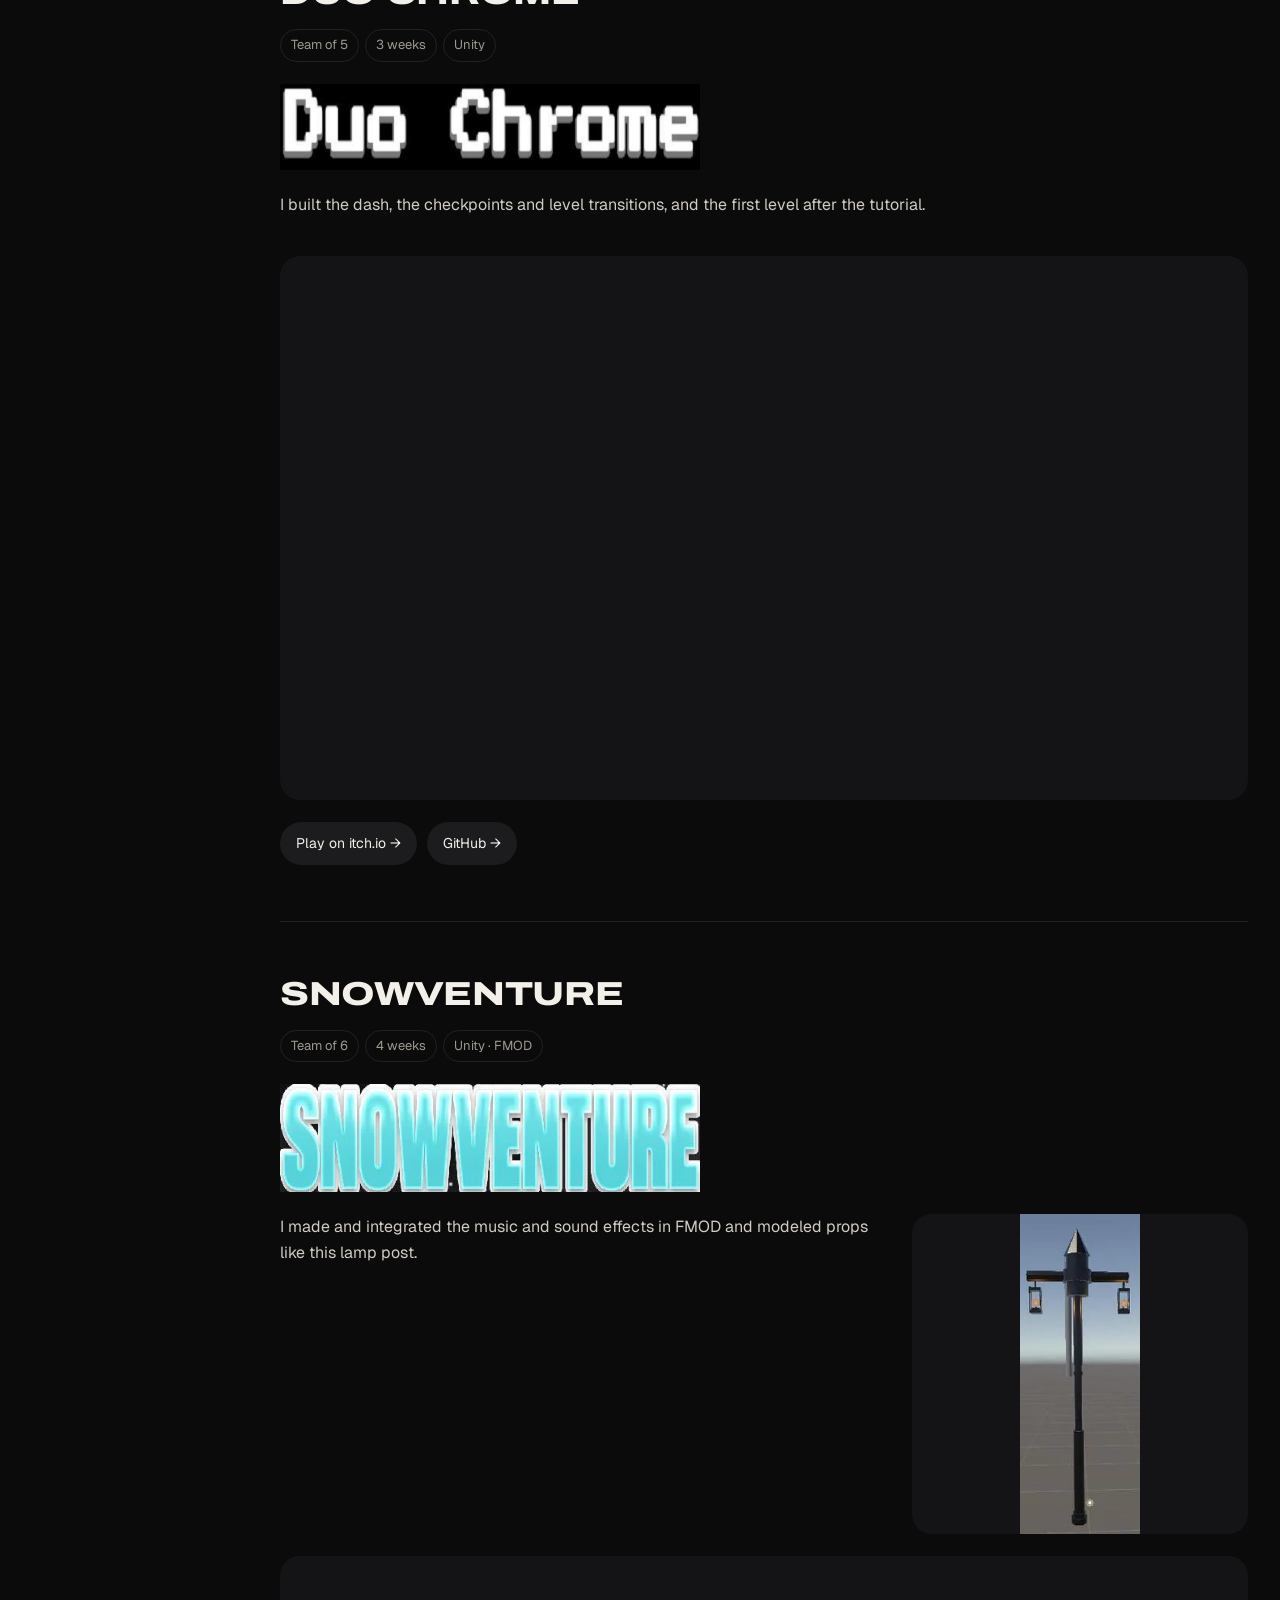
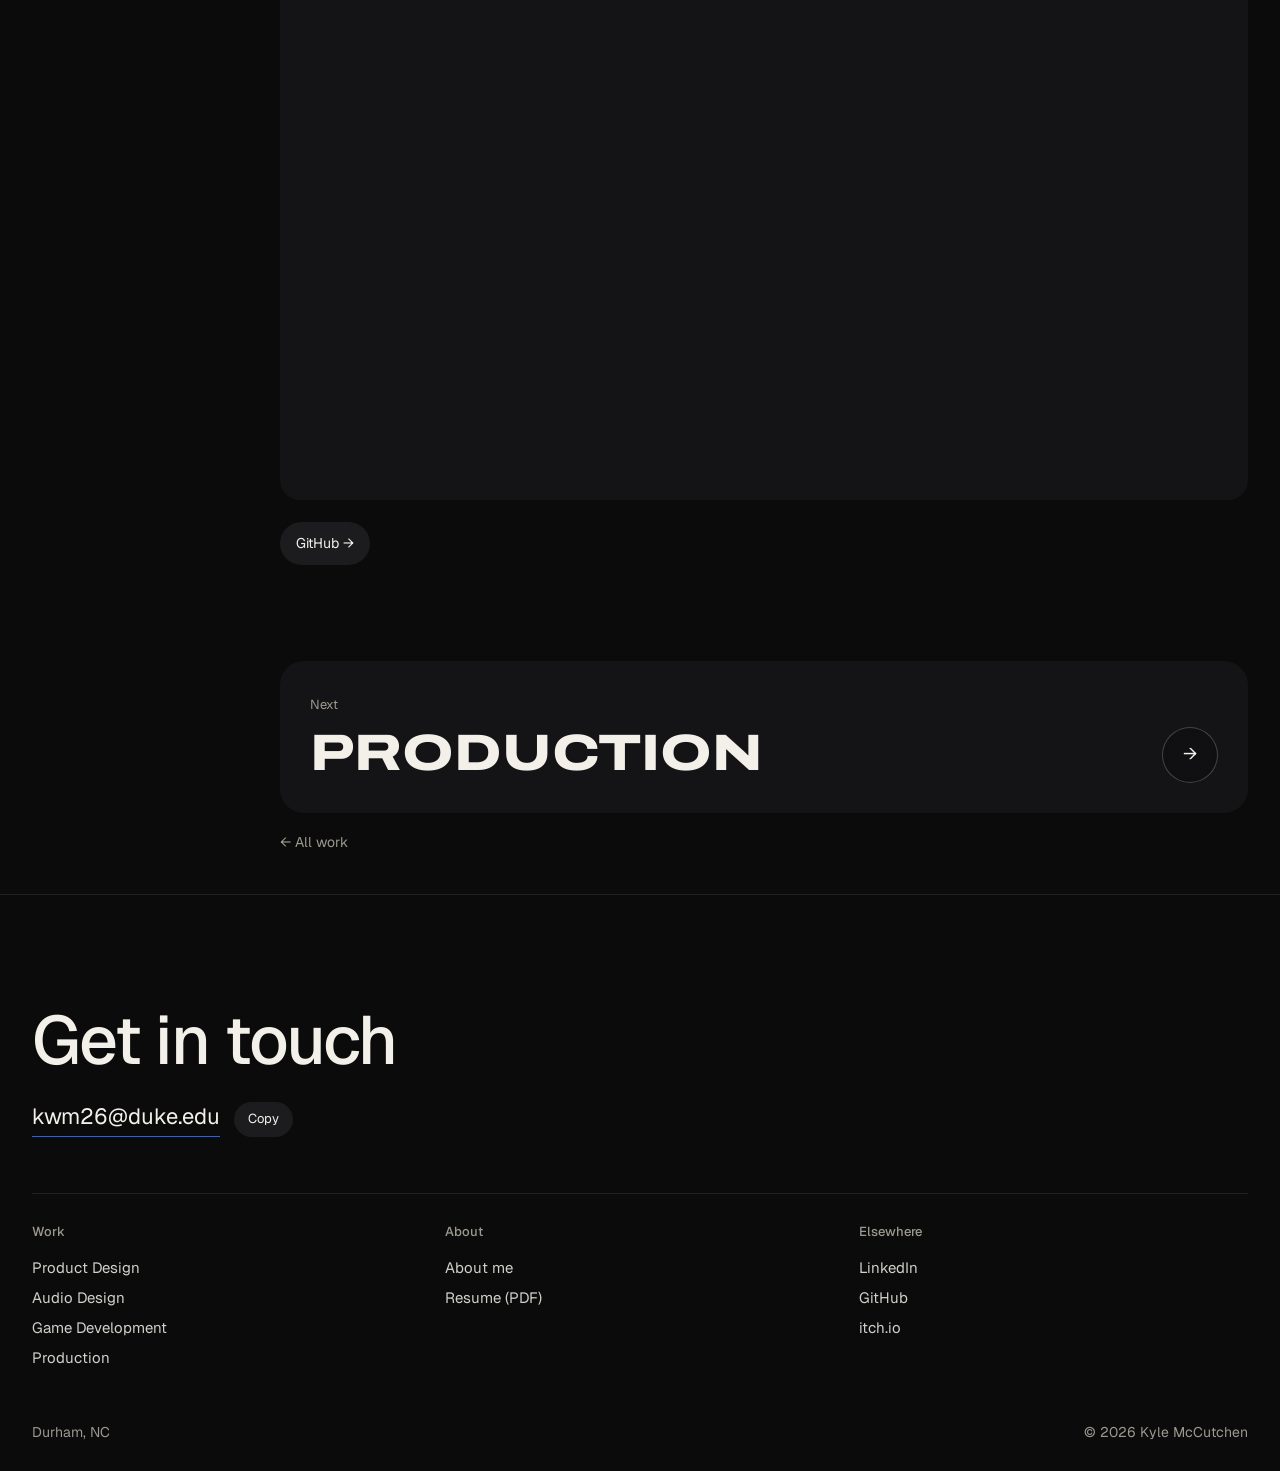
==== commit 49bbd7c9: "Make the site cohesive: four case studies with one naming system, consistent page headers and facts," ====
--- a/game-dev/index.html
+++ b/game-dev/index.html
@@ -31,17 +31,26 @@
 <div class="progress" aria-hidden="true"><span></span></div>
 
 <section class="cs-top"><div class="wrap">
-  <span class="tagbox">Game Development</span>
-  <h1>Games I've <span class="flip">worked on</span></h1>
+  <span class="tagbox">Cosmic Labs &amp; Duke</span>
+  <h1>Game <span class="flip">Development</span></h1>
   <p class="bio">Most of my work now is in Unreal Engine. Before that, Unity projects with small teams.</p>
   <div class="cs-cover stage"><div class="titles"><img src="../assets/img/duo-chrome-title.webp" alt="Duo Chrome"><img src="../assets/img/snowventure-title.webp" alt="Snowventure"></div></div>
+</div></section>
+
+<section class="cs-facts"><div class="wrap">
+  <dl class="facts">
+    <div><dt>Role</dt><dd>Creative Director on Gravity; gameplay and audio on earlier games</dd></div>
+    <div><dt>Engines</dt><dd>Unreal Engine · Unity</dd></div>
+    <div><dt>Teams</dt><dd>5 to 18 people</dd></div>
+    <div><dt>Tools</dt><dd>Blueprints · FMOD · Perforce · Git</dd></div>
+  </dl>
 </div></section>
 
 <article class="cs-body"><div class="wrap cs-layout"><aside class="toc" aria-label="On this page"></aside><div class="cs-main">
   <section class="cs-section">
     <div><h2>Gravity</h2><ul class="meta-list"><li>Cosmic Labs</li><li>Unreal Engine</li><li>Creative Director</li></ul></div>
     <div class="proj-stack">
-      <div class="yt"><iframe src="https://www.youtube-nocookie.com/embed/L_uDEit0hL8?rel=0" title="Audio design process" loading="lazy" allow="accelerometer; encrypted-media; gyroscope; picture-in-picture; fullscreen" allowfullscreen></iframe></div><p>An 18-person, two-year game in Unreal at Cosmic Labs. I started as lead PM and audio designer, and I'm now Creative Director.</p><div class="linkrow"><a href="audio.html">Audio design</a><a href="../production.html">Production</a></div>
+      <p>An 18-person, two-year game in Unreal at Cosmic Labs. I started as lead PM and audio designer, and I'm now Creative Director.</p><div class="linkrow"><a href="audio.html">Audio Design</a><a href="../production.html">Production</a></div>
     </div>
   </section>
 
@@ -60,7 +69,7 @@
   </section>
 
 
-  <a class="next-card" href="audio.html"><span class="label">Next project</span><span class="next-title">Audio Design</span><span class="card-arrow" aria-hidden="true">&rarr;</span></a>
+  <a class="next-card" href="../production.html"><span class="label">Next</span><span class="next-title">Production</span><span class="card-arrow" aria-hidden="true">&rarr;</span></a>
   <a class="back-link" href="../index.html#work">&larr; All work</a>
 
 </div></div></article>
@@ -69,7 +78,7 @@
   <p class="cta">Get in touch</p>
   <a class="mail" href="mailto:kwm26@duke.edu">kwm26@duke.edu</a>
   <div class="foot-cols">
-    <div><h4>Work</h4><a href="../front-end.html">Product Design (ATP)</a><a href="../production.html">Production &amp; Project Management</a><a href="../game-dev/index.html">Game Development</a><a href="../game-dev/audio.html">Audio Design</a></div>
+    <div><h4>Work</h4><a href="../front-end.html">Product Design</a><a href="../game-dev/audio.html">Audio Design</a><a href="../game-dev/index.html">Game Development</a><a href="../production.html">Production</a></div>
     <div><h4>About</h4><a href="../about.html">About me</a><a href="../assets/Kyle_McCutchen_Resume.pdf" target="_blank" rel="noopener">Resume (PDF)</a></div>
     <div><h4>Elsewhere</h4><a href="https://www.linkedin.com/in/kyle-mccutchen/" target="_blank" rel="noopener">LinkedIn</a><a href="https://github.com/kwm26" target="_blank" rel="noopener">GitHub</a><a href="https://kylemccw.itch.io/" target="_blank" rel="noopener">itch.io</a></div>
   </div>
--- a/css/style.css
+++ b/css/style.css
@@ -385,3 +385,17 @@
 .wave rect:nth-child(3n+1){animation-delay:-.55s !important;animation-duration:.9s !important;}
 .wave rect:nth-child(4n){animation-delay:-.8s !important;animation-duration:1.3s !important;}
 @media (prefers-reduced-motion:reduce){.wave rect{animation:none !important;}}
+
+/* v3: four case-study cards on the home page */
+.c-pd{grid-column:span 7;min-height:480px;}
+.c-au{grid-column:span 5;min-height:480px;}
+.c-gd{grid-column:span 5;min-height:420px;}
+.c-pr{grid-column:span 7;min-height:420px;}
+.c-pd .screen.desk{left:6%;right:30%;bottom:-10%;}
+.c-pd .phone{left:auto;right:6%;transform:none;width:min(24%,190px);bottom:-14%;}
+.c-pr .screen{left:10%;right:-4%;bottom:-14%;}
+.c-au:hover .wave rect{animation:meter 1.1s ease-in-out infinite;}
+@media (max-width:900px){.c-pd,.c-au,.c-gd,.c-pr{grid-column:span 12;}}
+@media (max-width:620px){.card.c-pd{min-height:420px;}.c-pd .screen.desk{right:4%;left:4%;bottom:auto;top:34%;}.c-pd .phone{width:34%;}}
+.side-by-side:not(.wide-side) figure img{max-height:320px;width:auto;margin-inline:auto;}
+.cs-facts{padding:28px 0 8px;}
